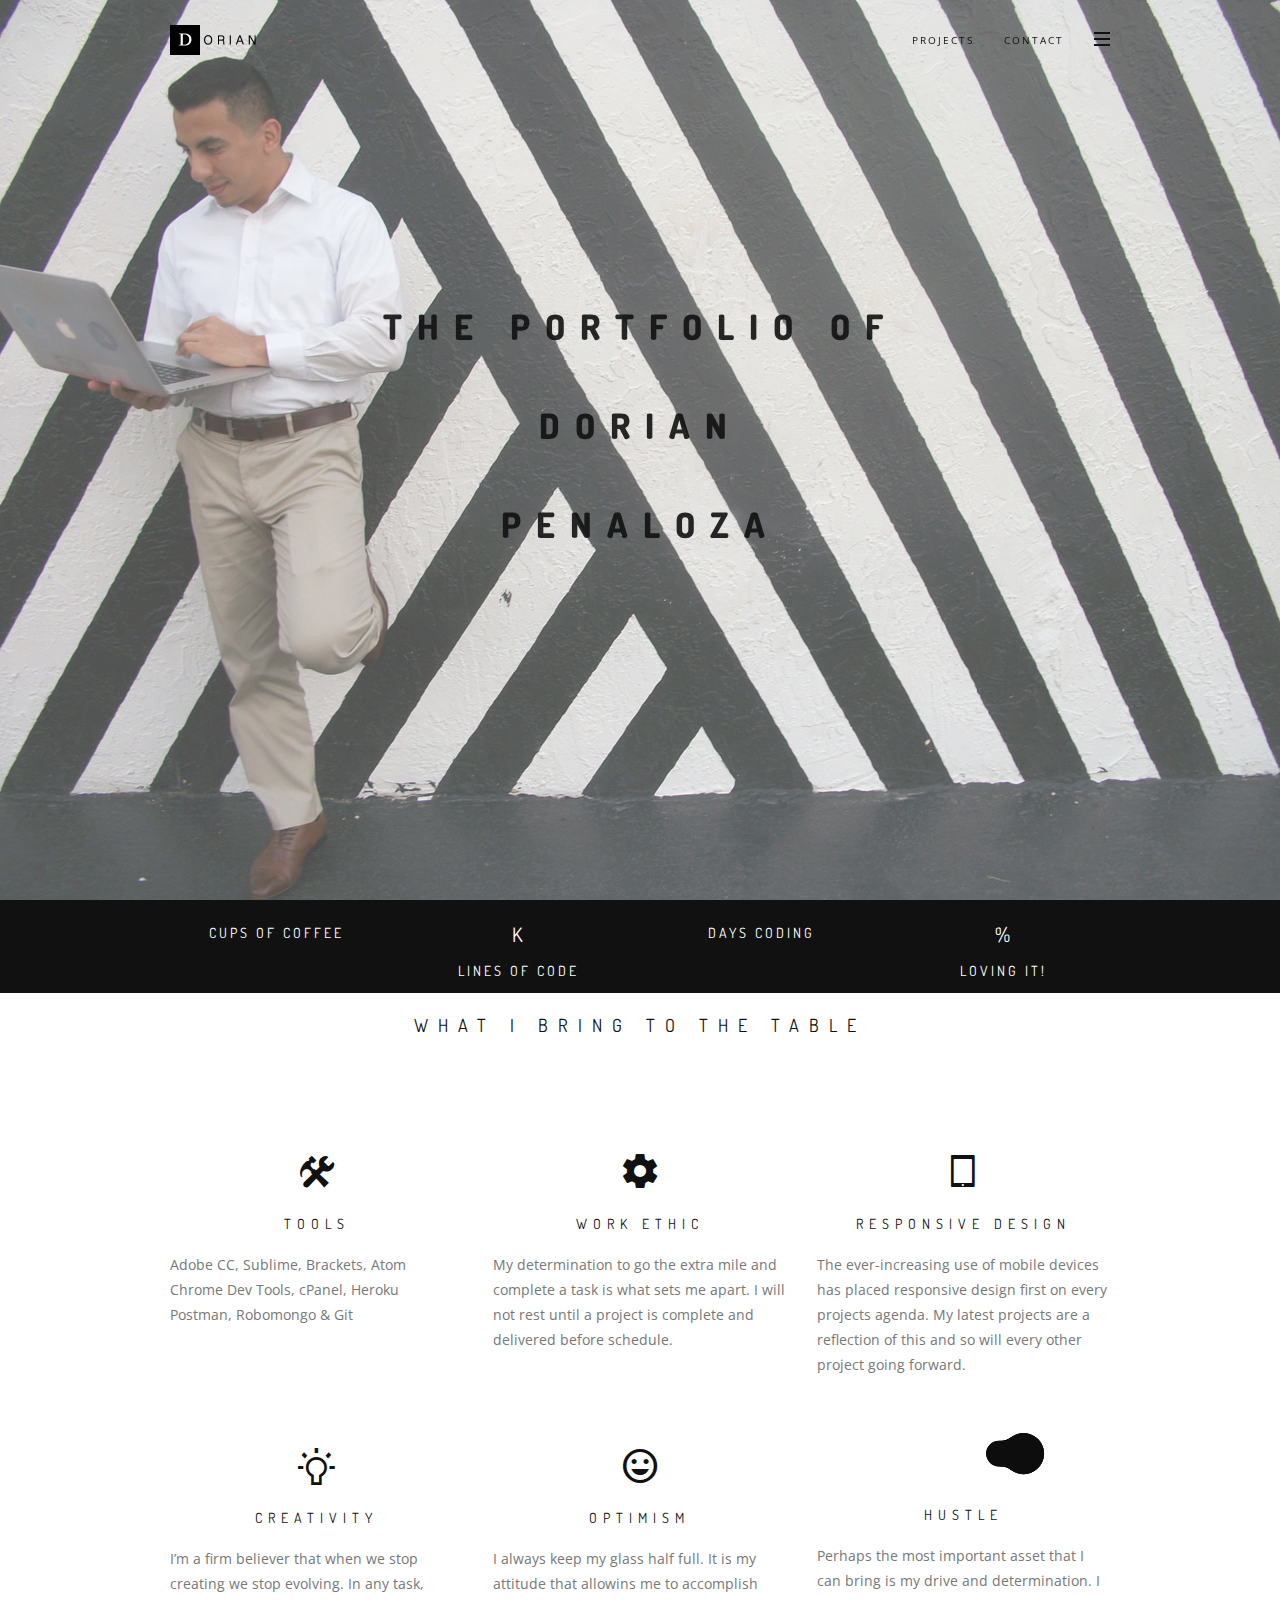
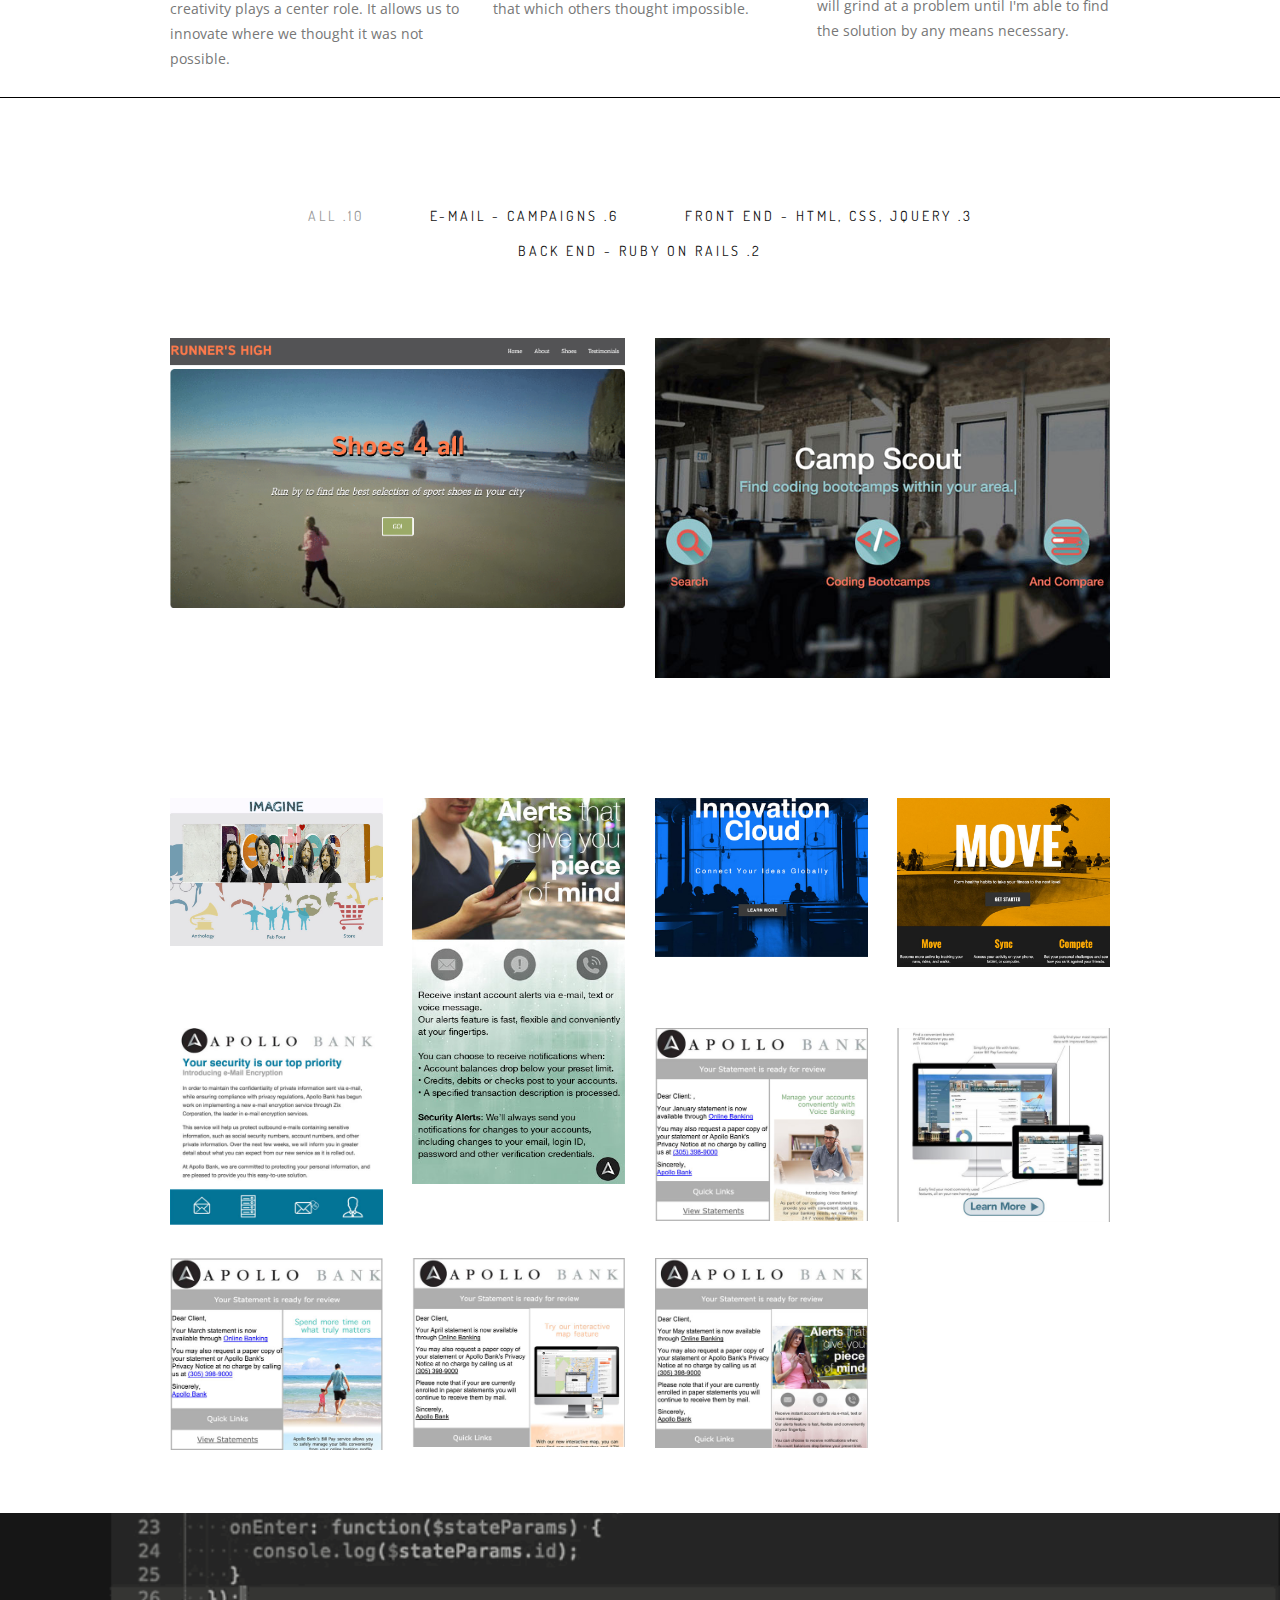
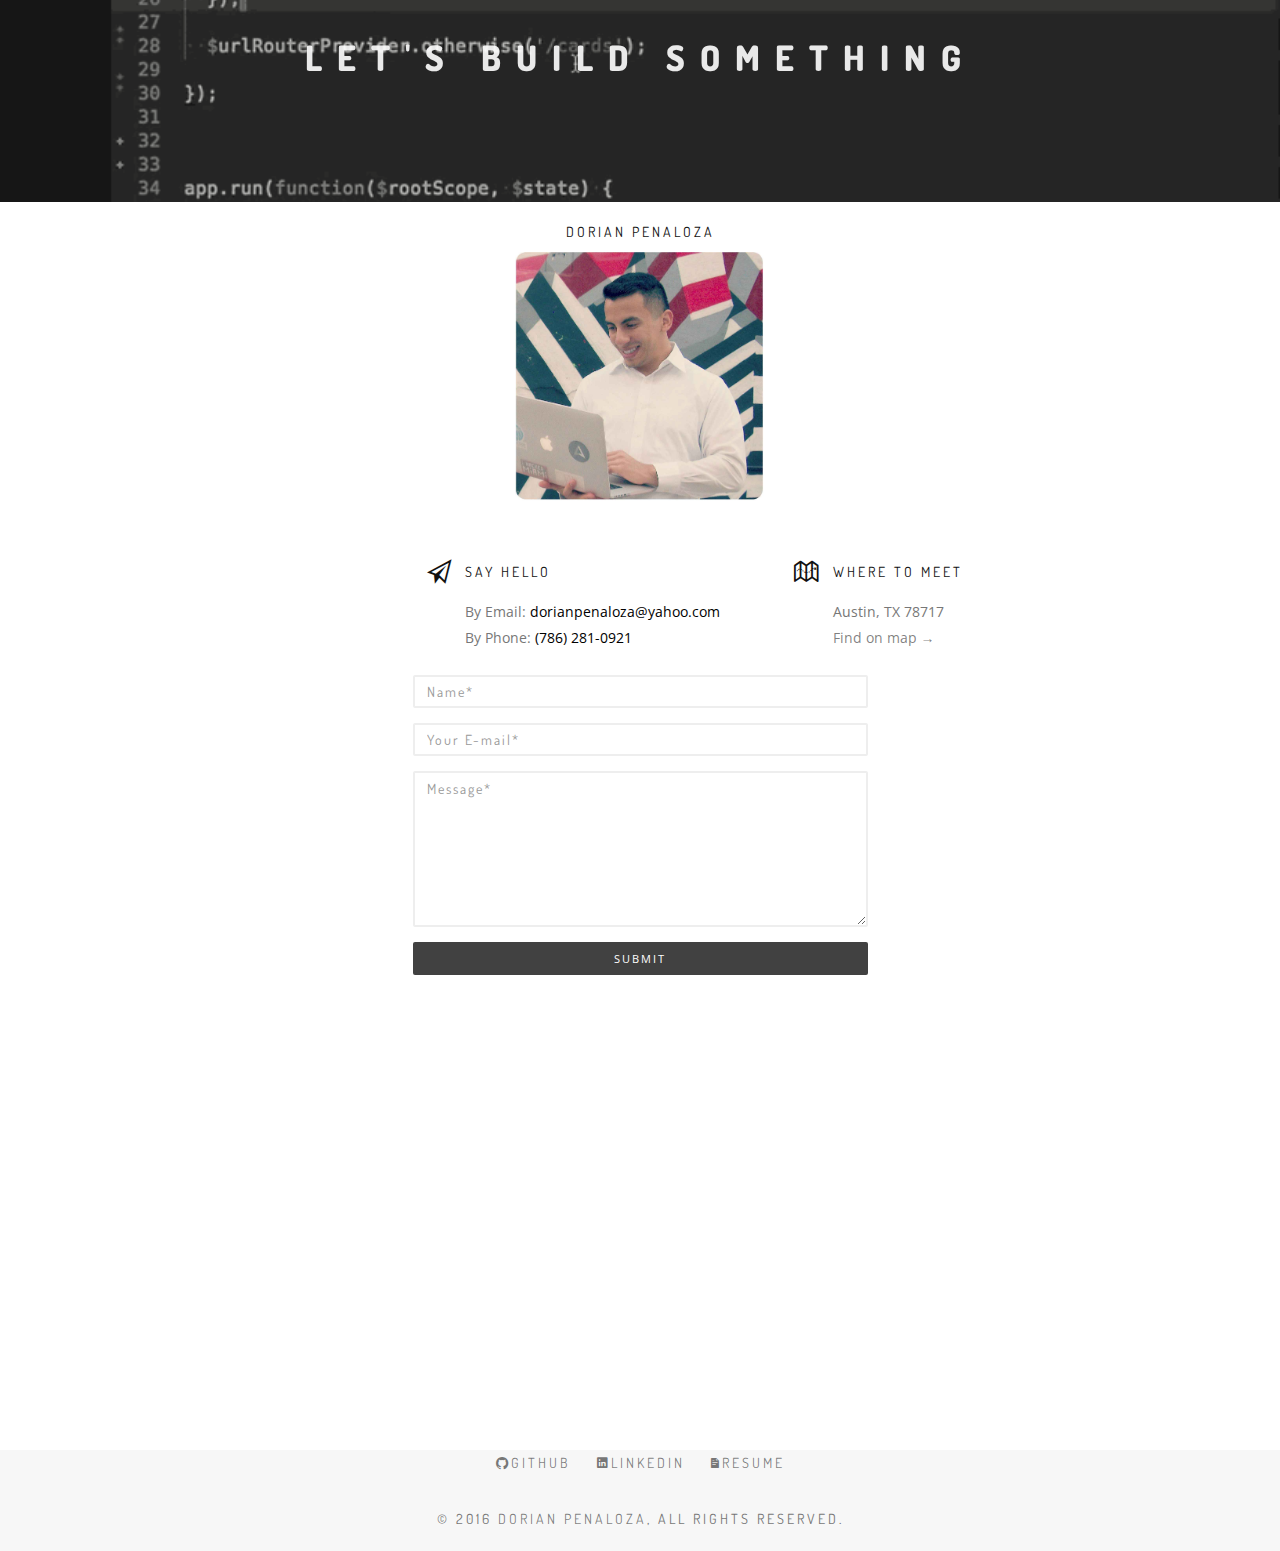
==== index.html @ 83045cae "hustleSVG updloaded" ====
<!DOCTYPE html>
<html lang="en">
<head>
	<meta charset="UTF-8">
	<meta name="viewport" content="width=device-width, initial-scale=1.0">
	<meta name="description" content="">
	<meta name="author" content="">

	<title>orian Penaloza</title>

	<!-- Favicons -->
	<link rel="shortcut icon" href="assets/images/favicon.png">
	<link rel="apple-touch-icon" href="assets/images/apple-touch-icon.png">
	<link rel="apple-touch-icon" sizes="72x72" href="assets/images/apple-touch-icon-72x72.png">
	<link rel="apple-touch-icon" sizes="114x114" href="assets/images/apple-touch-icon-114x114.png">

	<!-- Bootstrap core CSS -->
	<link href="assets/bootstrap/css/bootstrap.min.css" rel="stylesheet">

	<!-- Plugins -->
	<link href="assets/css/ionicons.min.css" rel="stylesheet">
	<link href="assets/css/owl.carousel.css" rel="stylesheet">
	<link href="assets/css/vertical.css" rel="stylesheet">

	<!-- Template core CSS -->
	<link href="assets/css/style.css" rel="stylesheet">
</head>
<body>

	<!-- PRELOADER -->
	<div class="page-loader">
		<div class="loader">Loading...</div>
	</div>
	<!-- /PRELOADER -->

	<!-- OVERLAY MENU -->
	<div id="overlay-menu" class="overlay-menu">

		<a href="#" id="overlay-menu-hide" class="navigation-hide"><i class="ion-close-round"></i></a>

		<div class="overlay-menu-inner">
			<nav class="overlay-menu-nav">

				<ul id="nav">
					<li><a>Projects</a>
						<ul>
							<li><a href="emails.html" title="Emails">E-Mails</a></li>
							<li><a href="front_end.html" title="Front End">Front End</a>
							<li><a href="back_end.html" title="Back End">Back End</a></li>
						</ul>
					</li>
				</ul>

			</nav>
		</div>

		<div class="overlay-navigation-footer">

			<div class="container">

				<div class="row">

					<div class="col-sm-12 text-center">
						<p class="copyright font-alt m-b-0">© 2016 Dorian Penaloza, All Rights Reserved.</p>
					</div>

				</div>

			</div>

		</div>

	</div>
	<!-- /OVERLAY MENU -->

	<!-- WRAPPER -->
	<div class="wrapper">

		<!-- NAVIGATION -->
		<nav class="navbar navbar-custom navbar-transparent navbar-light navbar-fixed-top">

			<div class="container">

				<div class="navbar-header">
					<!-- YOU LOGO HERE -->
					<a class="navbar-brand" href="index.html">
						<!-- IMAGE OR SIMPLE TEXT -->
						<img src="assets/images/logo-dark.png" width="95" alt="">
					</a>
				</div>

				<!-- ICONS NAVBAR -->
				<ul id="icons-navbar" class="nav navbar-nav navbar-right">
					<li><a href="#contact" title="Contact">Contact</a></li>
					<li>
						<a href="#" id="toggle-menu" class="show-overlay" title="Menu">
							<span class="icon-bar"></span>
							<span class="icon-bar"></span>
							<span class="icon-bar"></span>
						</a>
					</li>

				</ul>
				<!-- /ICONS NAVBAR -->

				<ul class="extra-navbar nav navbar-nav navbar-right">
					<li><a href="#projects" title="Projects">Projects</a></li>
				</ul>

			</div>

		</nav>
		<!-- /NAVIGATION -->

		<!-- HERO -->
		<section id="hero" class="index_img index_mobile module-hero module-parallax module-full-height bg-light-30">

			<!-- HERO TEXT -->
			<div class="hero-caption">
				<div class="hero-text">
					<h3 class="mh-line-size-1 font-alt m-b-50">The Portfolio of</h3>
					<h1 class="mh-line-size-1 font-alt m-b-50">Dorian</h1>
					<a name="about"></a>
					<h1 id="about" class="mh-line-size-1 font-alt m-b-50">Penaloza</h1>

				</div>
			</div>
			<!-- /HERO TEXT -->

		</section>
		<!-- /HERO -->


		<!-- COUNTERS -->

		<section class="module-small bg-dark" >

			<div class="container">

				<div class="row">

					<!-- COUNTER -->
					<div class="col-sm-3 m-b-md-20">
						<div class="counter-item">
							<div class="counter-title font-alt">
								<h5 class="font-alt counter-number" data-number="368"><span></span></h5>
								Cups of coffee
							</div>
						</div>
					</div>
					<!-- /COUNTER -->

					<!-- COUNTER -->
					<div class="col-sm-3 m-b-md-20">
						<div class="counter-item">
							<div class="counter-title font-alt">
								<h5 class="font-alt counter-number" data-number="183"><span></span>k</h5>
								Lines of Code
							</div>
						</div>
					</div>
					<!-- /COUNTER -->

					<!-- COUNTER -->
					<div class="col-sm-3 m-b-md-20">
						<div class="counter-item">
							<div class="counter-title font-alt">
								<h5 class="font-alt counter-number" data-number="463"><span></span></h5>
								Days coding
							</div>
						</div>
					</div>
					<!-- /COUNTER -->

					<!-- COUNTER -->
					<div class="col-sm-3 m-b-md-20">
						<div class="counter-item">
							<div class="counter-title font-alt">
								<h5 class="counter-number" data-number="100"><span></span>%</h5>
								Loving it!
							</div>
						</div>
					</div>
					<!-- /COUNTER -->

				</div>

			</div>

		</section>
		<!-- /COUNTERS -->

		<!-- STORY -->
		<section id="services" class="module">

			<div class="container">

				<!-- MODULE TITLE -->
				<div class="row">
					<div class="col-sm-6 col-sm-offset-3">
						<h2 class="module-title font-alt">What I bring to the table</h2>
					</div>
				</div>
				<!-- /MODULE TITLE -->

				<div class="row multi-columns-row">

					<!-- CONTENT BOX -->
					<div class="col-sm-6 col-md-4 col-lg-4">
						<div class="content-box">
							<div class="content-box-icon">
								<i class="ion-settings"></i>
							</div>
							<h5 class="content-box-title font-alt">Tools</h5>
							<div class="content-box-text">
								Adobe CC, Sublime, Brackets, Atom <br>
								Chrome Dev Tools, cPanel, Heroku <br>
								Postman, Robomongo & Git
							</div>
						</div>
					</div>
					<!-- /CONTENT BOX -->

					<!-- CONTENT BOX -->
					<div class="col-sm-6 col-md-4 col-lg-4">
						<div class="content-box">
							<div class="content-box-icon">
								<i class="ion-android-settings"></i>
							</div>
							<h5 class="content-box-title font-alt">Work Ethic</h5>
							<div class="content-box-text">
								My determination to go the extra mile and complete a task is what sets me apart. I will not rest until a project is complete and delivered before schedule.
							</div>
						</div>
					</div>
					<!-- /CONTENT BOX -->

					<!-- CONTENT BOX -->
					<div class="col-sm-6 col-md-4 col-lg-4">
						<div class="content-box">
							<div class="content-box-icon">
								<i class="ion-ipad"></i>
							</div>
							<h5 class="content-box-title font-alt">Responsive design</h5>
							<div class="content-box-text">
								The ever-increasing use of mobile devices has placed responsive design first on every projects agenda. My latest projects are a reflection of this and so will every other project going forward.
							</div>
						</div>
					</div>
					<!-- /CONTENT BOX -->

					<!-- CONTENT BOX -->
					<div class="col-sm-6 col-md-4 col-lg-4">
						<div class="content-box">
							<div class="content-box-icon">
								<i class="ion-android-bulb"></i>
							</div>
							<h5 class="content-box-title font-alt">Creativity</h5>
							<div class="content-box-text">
								I’m a firm believer that when we stop creating we stop evolving. In any task, creativity plays a center role. It allows us to innovate where we thought it was not possible.
							</div>
						</div>
					</div>
					<!-- /CONTENT BOX -->

					<!-- CONTENT BOX -->
					<div class="col-sm-6 col-md-4 col-lg-4">
						<div class="content-box">
							<div class="content-box-icon">
								<i class="ion-android-happy"></i>
							</div>
							<h5 class="content-box-title font-alt">Optimism</h5>
							<div class="content-box-text">
								I always keep my glass half full. It is my attitude that allowins me to accomplish that which others thought impossible.
							</div>
						</div>
					</div>
					<!-- /CONTENT BOX -->

					<!-- CONTENT BOX -->
					<div class="col-sm-6 col-md-4 col-lg-4">
						<div class="content-box">
							<div class="content-box">
								<h6><svg width="100%" height="48" viewBox="100 50 165 75">
									<defs>
										<filter id="goo">
											<feGaussianBlur in="SourceGraphic" stdDeviation="7" result="blur" />
											<feColorMatrix in="blur" mode="matrix" values="1 0 0 0 0  0 1 0 0 0  0 0 1 0 0  0 0 0 17 -7" result="cm" />
											<feComposite in="SourceGraphic" in2="cm">
										</filter>
										<filter id="f2" x="0%" y="0%" width="250%" height="100%">
											<feOffset in="SourceAlpha" dx="9" dy="3" />
											<feGaussianBlur result="blurOut" in="offOut" stdDeviation="0.51" />
											<feComponentTransfer>
												<feFuncA type="linear" slope="0.05" />
											</feComponentTransfer>
											<feMerge>
												<feMergeNode/>
												<feMergeNode in="SourceGraphic" />
											</feMerge>
										</filter>
									</defs>
									<g filter="url(#goo)" style="fill:#FFFFFF">
										<ellipse id="drop" cx="125" cy="90" rx="20" ry="20" fill-opacity="1" fill="#ededed"/>
										<ellipse id="drop2"cx="125" cy="90" rx="20" ry="20" fill-opacity="1" fill="#ededed"/>
									</g>
								</svg></h6>
							</div>
							<h5 class="content-box-title font-alt">Hustle</h5>
							<div class="content-box-text">
								Perhaps the most important asset that I can bring is my drive and determination. I will grind at a problem until I'm able to find the solution by any means necessary.
							</div>
						</div>
					</div>
					<!-- /CONTENT BOX -->

				</div>

			</div>

		</section>
		<!-- /STORY -->

		<section class="module module-parallax bg-dark" style="background-color: black">

			<div class="container">

				<div class="row">

					<div class="col-sm-6 col-sm-offset-3">

						<!-- QOUTES CAROUSEL -->
						<div class="owl-carousel slider-quotes text-center">

							<!-- SLIDE 1 -->
							<div class="item">


								<h5 class="module-icon m-b-20">
									<i class="ion-quote"></i>
								</h5>
								<div class="font-serif m-b-20" >
									"Anyone who has lost track of time when using a computer knows the propensity to dream, the urge to make dreams come true and the tendency to miss lunch."
								</div>
								<div class="quote-author font-alt">Tim Berners-Lee</div>
							</div>
							<!-- /SLIDE 1 -->

							<!-- SLIDE 2 -->
							<div class="item">
								<h5 class="module-icon m-b-20">
									<i class="ion-quote"></i>
								</h5>
								<div class="font-serif m-b-20">
									“Imagination is the Discovering Faculty, pre-eminently. It is that which penetrates into the unseen worlds around us, the worlds of Science."
								</div>
								<div class="quote-author font-alt">Ada Lovelace</div>
							</div>
							<!-- /SLIDE 2 -->

							<!-- SLIDE 3 -->
							<div class="item">
								<h5 class="module-icon m-b-20">
									<i class="ion-quote"></i>
								</h5>
								<div class="font-serif m-b-20">
									"Choose a job you love, and you will never have to work a day in your life."
								</div>
								<div class="quote-author font-alt">Confucius</div>
							</div>
							<!-- /SLIDE 3 -->

							<!-- SLIDE 4 -->
							<div class="item">
								<h5 class="module-icon m-b-20">
									<i class="ion-quote"></i>
								</h5>
								<div class="font-serif m-b-20">
									"Simplicity is the ultimate sophistication."
								</div>
								<div class="quote-author font-alt">Leonardo da Vinci</div>
							</div>
							<!-- /SLIDE 4 -->

						</div>
						<!-- /QOUTES CAROUSEL -->

					</div>

				</div>
			<a name="projects"></a>
			</div>


		</section>

		<!-- PORTFOLIO -->
				<section id="portfolio" class="module">

			<div class="container">

				<!-- FILTER -->

				<div class="row">

					<div class="col-sm-12">
						<ul id="filters" class="filters font-alt">
							<li><a href="#" data-filter="*" class="current">All .10</a></li>
							<li><a href="#" data-filter=".branding" title="Click to filter">E-mail - Campaigns .6</a></li>
							<li><a href="#" data-filter=".design" title="Click to filter">Front End - HTML, CSS, jQuery .3</a></li>
							<li><a href="#" data-filter=".web" title="Click to filter">Back End - Ruby on Rails .2</a></li>
						</ul>
					</div>

				</div>
				<!-- /FILTER -->

				<!-- WORKS GRID -->
				<div class="row">

					<div id="works-grid" class="works-grid works-hover-w">

						<!-- REMEMBER TO NOT DELETE THIS DIV -->
						<div class="grid-sizer"></div>

						<!-- PORTFOLIO ITEM -->
						<div class="work-item wide-tall web">
							<a href="assets/projects/aca1final/index.html" target="_blank">
								<img src="assets/images/portfolio/runnershigh.png" alt="">
								<div class="work-caption font-alt">
									<h3 class="work-title">Runner's High</h3>
									<div class="work-descr">
										HTML, CSS, JQ
									</div>
								</div>
							</a>
						</div>
						<!-- /PORTFOLIO ITEM -->

						<!-- PORTFOLIO ITEM -->
						<div class="work-item wide-tall web">
							<a href="back_end.html">
								<img src="assets/images/portfolio/campscout.jpg" alt="">
								<div class="work-caption font-alt">
									<h3 class="work-title">CampScout</h3>
									<div class="work-descr">
										Ruby on Rails
									</div>
								</div>
							</a>
						</div>
						<!-- /PORTFOLIO ITEM -->

						<!-- PORTFOLIO ITEM -->
						<div class="work-item design">
							<a href="front_end.html">
								<img src="assets/images/portfolio/imagine1.jpg" alt="">
								<div class="work-caption font-alt">
									<h3 class="work-title">IMAGINE</h3>
									<div class="work-descr">
										HTML, CSS, JQ
									</div>
								</div>
							</a>
						</div>
						<!-- /PORTFOLIO ITEM -->

						<!-- PORTFOLIO ITEM -->
						<div class="work-item tall">
							<a href="emails.html">
								<img src="assets/images/portfolio/apollo_may.jpg" alt="">
								<div class="work-caption font-alt">
									<h3 class="work-title">Apollo Bank</h3>
									<div class="work-descr">
										Email Campaigns
									</div>
								</div>
							</a>
						</div>
						<!-- /PORTFOLIO ITEM -->

						<!-- PORTFOLIO ITEM -->
						<div class="work-item web">
							<a href="back_end.html">
								<img src="assets/images/portfolio/innovationcloud.jpg" alt="">
								<div class="work-caption font-alt">
									<h3 class="work-title">Innovation Cloud</h3>
									<div class="work-descr">
										Ruby on Rails
									</div>
								</div>
							</a>
						</div>
						<!-- /PORTFOLIO ITEM -->

						<!-- PORTFOLIO ITEM -->
						<div class="work-item design">
							<a href="front_end.html">
								<img src="assets/images/portfolio/move.jpg" alt="">
								<div class="work-caption font-alt">
									<h3 class="work-title">MOVE</h3>
									<div class="work-descr">
										HTML, CSS, JS
									</div>
								</div>
							</a>
						</div>
						<!-- /PORTFOLIO ITEM -->

						<!-- PORTFOLIO ITEM -->
						<div class="work-item branding">
							<a href="emails.html">
								<img src="assets/images/portfolio/encryption.jpg" alt="">
								<div class="work-caption font-alt">
									<h3 class="work-title">Apollo Bank - Email Encryption</h3>
									<div class="work-descr">
										Email Campaigns
									</div>
								</div>
							</a>
						</div>
						<!-- /PORTFOLIO ITEM -->

						<!-- PORTFOLIO ITEM -->
						<div class="work-item branding">
							<a href="emails.html">
								<img src="assets/images/portfolio/apollo_jan.jpg" alt="">
								<div class="work-caption font-alt">
									<h3 class="work-title">Apollo Bank eStatement January</h3>
									<div class="work-descr">
										Email Campaigns
									</div>
								</div>
							</a>
						</div>
						<!-- /PORTFOLIO ITEM -->

						<!-- PORTFOLIO ITEM -->
						<div class="work-item branding">
							<a href="emails.html">
								<img src="assets/images/portfolio/apollo_feb.jpg" alt="">
								<div class="work-caption font-alt">
									<h3 class="work-title">Apollo Bank eStatement February</h3>
									<div class="work-descr">
										Email Campaigns
									</div>
								</div>
							</a>
						</div>
						<!-- /PORTFOLIO ITEM -->

						<!-- PORTFOLIO ITEM -->
						<div class="work-item branding">
							<a href="emails.html">
								<img src="assets/images/portfolio/apollo_march.jpg" alt="">
								<div class="work-caption font-alt">
									<h3 class="work-title">Apollo Bank eStatement March</h3>
									<div class="work-descr">
										Email Campaigns
									</div>
								</div>
							</a>
						</div>
						<!-- /PORTFOLIO ITEM -->

						<!-- PORTFOLIO ITEM -->
						<div class="work-item branding">
							<a href="emails.html">
								<img src="assets/images/portfolio/apollo_april.jpg" alt="">
								<div class="work-caption font-alt">
									<h3 class="work-title">Apollo Bank eStatement April</h3>
									<div class="work-descr">
										Email Campaigns
									</div>
								</div>
							</a>
						</div>
						<!-- /PORTFOLIO ITEM -->

						<!-- PORTFOLIO ITEM -->
						<div class="work-item branding">
							<a href="emails.html">
								<img src="assets/images/portfolio/apollo_may2.jpg" alt="">
								<div class="work-caption font-alt">
									<h3 class="work-title">Apollo Bank eStatement May</h3>
									<div class="work-descr">
										Email Campaigns
									</div>
								</div>
							</a>
						</div>
						<!-- /PORTFOLIO ITEM -->
					<a name="contact"></a>
					</div>

				</div>
				<!-- /WORKS GRID -->

			</div>

		</section>
		<!-- /PORTFOLIO -->

		<!-- HERO -->
		<section id="hero" class="module-hero module-video module-full-height" data-background="assets/images/live_code.gif">

			<!-- HERO TEXT -->
			<div class="hero-caption">
				<div class="hero-text">
					<h5 class="mh-line-size-1 font-alt m-b-20"></h5>
					<h5 class="mh-line-size-1 font-alt m-b-20"><font color="white">Let's Build Something</font></h5>

				</div>
			</div>
			<!-- /HERO TEXT -->

		</section>
		<!-- /HERO -->

		<!-- CONTACT -->
		<section class="module">
			<div class="container">

				<div class="row">
					<div class="col-sm-6 col-sm-offset-3">
						<h2 class="module-title font-alt"></h2>
						<div class="contact-img">
						<h5 class="team-name font-alt">Dorian Penaloza</h5>
						<img src="assets/images/contact.jpg" height="250" width="250" alt="Dorian Penaloza">
						<div class="team-role font-serif">Web Developer</div>
						</div>
					</div>
				</div>

					<div id="contact_info" class="row col-sm-6 col-sm-offset-3">
						<!-- ALT CONTENT BOX -->
						<div class="alt-content-box col-sm-3">
							<div class="alt-content-box-icon">
								<i class="ion-paper-airplane"></i>
							</div>
							<h5 class="alt-content-box-title font-alt">Say Hello</h5>
							By Email: <a href="mailto:dorianpenaloza@yahoo.com" style="color: black;">dorianpenaloza@yahoo.com</a>
							<br>
							By Phone: <a href="tel:786-281-0921" name="tel:786-281-0921" style="color: black;">(786) 281-0921</a>
						</div>
						<!-- /ALT CONTENT BOX -->

						<!-- ALT CONTENT BOX -->
						<div class="alt-content-box col-sm-3">
							<div class="alt-content-box-icon">
								<i class="ion-map"></i>
							</div>
							<h5 class="alt-content-box-title font-alt">Where to meet</h5>
							Austin, TX 78717<br>
							<a href="#module-maps" class="section-scroll">Find on map →</a>
						</div>
						<!-- /ALT CONTENT BOX -->
					</div>
					<!-- GOOGLE FORM -->
					<div class="row">
						<div style="margin-bottom:25px;" class="col-sm-6 col-sm-offset-3">
							<form action="https://docs.google.com/forms/d/e/1FAIpQLScQBJAobh7pVHIHrKOg-4TbBCxViecbdFflQ3mAKx3EUwsLpg/formResponse" method="post" class="contactform">
								<div class="form-group">
									<label class="sr-only">Name</label>
									<input type="text" class="form-control" name="entry.2005620554" placeholder="Name*">
								</div>
								<div class="form-group">
									<label class="sr-only">Your Email</label>
									<input type="email" name="entry.1045781291" class="form-control" placeholder="Your E-mail*">
									<p class="help-block text-danger"></p>
								</div>
								<div class="form-group">
									<textarea class="form-control" name="entry.839337160" rows="7" placeholder="Message*"></textarea>
									<p class="help-block text-danger"></p>
								</div>
								<div class="text-center">
									<button class="btn btn-block btn-round btn-d" type="submit" value="SEND">Submit</button>
								</div>
							</form>
						</div>
					</div>
					<!-- /GOOGLE FORM -->
			</div>
		</section>
		<!-- /CONTACT -->

		<!-- GOOGLE MAP -->
		<section id="module-maps">
			<div id="map"></div>
		</section>
		<!-- /GOOGLE MAP -->

		<!-- FOOTER -->
		<footer class="module bg-light">
			<div class="container">
				<div class="row">
					<div class="col-sm-12">
						<ul class="social-text-links font-alt text-center m-b-20">
							<li><i class="ion-social-github"></i><a href="https://github.com/dorianpenaloza">Github</a></li>
							<li><i class="ion-social-linkedin"></i><a href="https://www.linkedin.com/pub/dorian-penaloza/7b/11a/a17">Linkedin</a></li>
							<li><i class="ion-document-text"></i><a href="dorian_penaloza_cv.pdf">Resume</a></li>
							<p class="copyright text-center m-b-0">© 2016 <a href="#">Dorian Penaloza</a>, All Rights Reserved.</p>
						</ul>
					</div>
				</div>
			</div>
		</footer>
		<!-- /FOOTER -->

	</div>
	<!-- /WRAPPER -->

	<!-- Javascript files -->
	<script src="assets/js/jquery-2.1.3.min.js"></script>
	<script src="assets/bootstrap/js/bootstrap.min.js"></script>
	<script src="assets/js/jquery.superslides.min.js"></script>
	<script src="assets/js/jquery.magnific-popup.min.js"></script>
	<script src="assets/js/owl.carousel.min.js"></script>
	<script src="assets/js/jquery.simple-text-rotator.min.js"></script>
	<script src="assets/js/imagesloaded.pkgd.js"></script>
	<script src="assets/js/isotope.pkgd.min.js"></script>
	<script src="assets/js/packery-mode.pkgd.min.js"></script>
	<script src="assets/js/appear.js"></script>
	<script src="assets/js/jquery.easing.1.3.js"></script>
	<script src="assets/js/jqBootstrapValidation.js"></script>
	<script src="assets/js/jquery.parallax-1.1.3.js"></script>
	<script src="assets/js/smoothscroll.js"></script>
	<!-- <script src="https://maps-api-ssl.google.com/maps/api/js?v=3"></script> -->
	<script src="https://maps-api-ssl.google.com/maps/api/js?key=AIzaSyC4ow-AOMAYfZzW2f-w2A5UB8wJxl7rhe0"></script>
	<script src="assets/js/gmaps.js"></script>
	<script type="text/javascript" src="assets/js/TweenMax.min.js"></script>
	<script type="text/javascript" src="assets/js/hustleicon.js"></script>
	<script src="assets/js/contact.js"></script>
	<script src="assets/js/custom.js"></script>

</body>
</html>
---- assets/css/vertical.css ----
/*
 * Author - Sergei Troitskyi
 * https://wrapbootstrap.com/user/web-master72
*/
.m-b-0{margin-bottom:0 !important}
.m-b-10{margin-bottom:10px !important}
.m-b-20{margin-bottom:20px !important}
.m-b-30{margin-bottom:30px !important}
.m-b-40{margin-bottom:40px !important}
.m-b-50{margin-bottom:50px !important}
.m-b-60{margin-bottom:60px !important}
.m-b-70{margin-bottom:70px !important}
.m-b-80{margin-bottom:80px !important}
.m-b-90{margin-bottom:90px !important}

.m-t-0{margin-top:0 !important}
.m-t-10{margin-top:10px !important}
.m-t-20{margin-top:20px !important}
.m-t-30{margin-top:30px !important}
.m-t-40{margin-top:40px !important}
.m-t-50{margin-top:50px !important}
.m-t-60{margin-top:60px !important}
.m-t-70{margin-top:70px !important}
.m-t-80{margin-top:80px !important}
.m-t-90{margin-top:90px !important}
.m-t-100{margin-top:100px !important}
.m-t-110{margin-top:110px !important}
.m-t-120{margin-top:120px !important}
.m-t-130{margin-top:130px !important}
.m-t-140{margin-top:140px !important}

.p-t-0{padding-top:0 !important}.p-t-10{padding-top:10px !important}.p-t-20{padding-top:20px !important}.p-t-30{padding-top:30px !important}.p-t-40{padding-top:40px !important}.p-t-50{padding-top:50px !important}.p-t-60{padding-top:60px !important}.p-t-70{padding-top:70px !important}.p-t-80{padding-top:80px !important}.p-t-90{padding-top:90px !important}.p-b-0{padding-bottom:0 !important}.p-b-10{padding-bottom:10px !important}.p-b-20{padding-bottom:20px !important}.p-b-30{padding-bottom:30px !important}.p-b-40{padding-bottom:40px !important}.p-b-50{padding-bottom:50px !important}.p-b-60{padding-bottom:60px !important}.p-b-70{padding-bottom:70px !important}.p-b-80{padding-bottom:80px !important}.p-b-90{padding-bottom:90px !important}@media only screen and (max-width:991px){.m-b-md-0{margin-bottom:0 !important}.m-b-md-10{margin-bottom:10px !important}.m-b-md-20{margin-bottom:20px !important}.m-b-md-30{margin-bottom:30px !important}.m-b-md-40{margin-bottom:40px !important}.m-b-md-50{margin-bottom:50px !important}.m-b-md-60{margin-bottom:60px !important}.m-b-md-70{margin-bottom:70px !important}.m-b-md-80{margin-bottom:80px !important}.m-b-md-90{margin-bottom:90px !important}.m-t-md-0{margin-top:0 !important}.m-t-md-10{margin-top:10px !important}.m-t-md-20{margin-top:20px !important}.m-t-md-30{margin-top:30px !important}.m-t-md-40{margin-top:40px !important}.m-t-md-50{margin-top:50px !important}.m-t-md-60{margin-top:60px !important}.m-t-md-70{margin-top:70px !important}.m-t-md-80{margin-top:80px !important}.m-t-md-90{margin-top:90px !important}.p-t-md-0{padding-top:0 !important}.p-t-md-10{padding-top:10px !important}.p-t-md-20{padding-top:20px !important}.p-t-md-30{padding-top:30px !important}.p-t-md-40{padding-top:40px !important}.p-t-md-50{padding-top:50px !important}.p-t-md-60{padding-top:60px !important}.p-t-md-70{padding-top:70px !important}.p-t-md-80{padding-top:80px !important}.p-t-md-90{padding-top:90px !important}.p-b-md-0{padding-bottom:0 !important}.p-b-md-10{padding-bottom:10px !important}.p-b-md-20{padding-bottom:20px !important}.p-b-md-30{padding-bottom:30px !important}.p-b-md-40{padding-bottom:40px !important}.p-b-md-50{padding-bottom:50px !important}.p-b-md-60{padding-bottom:60px !important}.p-b-md-70{padding-bottom:70px !important}.p-b-md-80{padding-bottom:80px !important}.p-b-md-90{padding-bottom:90px !important}}@media (max-width: 767px){.m-b-sm-0{margin-bottom:0 !important}.m-b-sm-10{margin-bottom:10px !important}.m-b-sm-20{margin-bottom:20px !important}.m-b-sm-30{margin-bottom:30px !important}.m-b-sm-40{margin-bottom:40px !important}.m-b-sm-50{margin-bottom:50px !important}.m-b-sm-60{margin-bottom:60px !important}.m-b-sm-70{margin-bottom:70px !important}.m-b-sm-80{margin-bottom:80px !important}.m-b-sm-90{margin-bottom:90px !important}.m-t-sm-0{margin-top:0 !important}.m-t-sm-10{margin-top:10px !important}.m-t-sm-20{margin-top:20px !important}.m-t-sm-30{margin-top:30px !important}.m-t-sm-40{margin-top:40px !important}.m-t-sm-50{margin-top:50px !important}.m-t-sm-60{margin-top:60px !important}.m-t-sm-70{margin-top:70px !important}.m-t-sm-80{margin-top:80px !important}.m-t-sm-90{margin-top:90px !important}.p-t-sm-0{padding-top:0 !important}.p-t-sm-10{padding-top:10px !important}.p-t-sm-20{padding-top:20px !important}.p-t-sm-30{padding-top:30px !important}.p-t-sm-40{padding-top:40px !important}.p-t-sm-50{padding-top:50px !important}.p-t-sm-60{padding-top:60px !important}.p-t-sm-70{padding-top:70px !important}.p-t-sm-80{padding-top:80px !important}.p-t-sm-90{padding-top:90px !important}.p-b-sm-0{padding-bottom:0 !important}.p-b-sm-10{padding-bottom:10px !important}.p-b-sm-20{padding-bottom:20px !important}.p-b-sm-30{padding-bottom:30px !important}.p-b-sm-40{padding-bottom:40px !important}.p-b-sm-50{padding-bottom:50px !important}.p-b-sm-60{padding-bottom:60px !important}.p-b-sm-70{padding-bottom:70px !important}.p-b-sm-80{padding-bottom:80px !important}.p-b-sm-90{padding-bottom:90px !important}}
---- assets/css/style.css ----
@import url("https://fonts.googleapis.com/css?family=Dosis");
@import url("https://fonts.googleapis.com/css?family=Libre+Baskerville:400italic");
@import url("https://fonts.googleapis.com/css?family=Open+Sans:300,400,400italic,700");

/* ------------------------------------------------------------------
General Styles
------------------------------------------------------------------ */

body {
	background: #fff;
	font: 400 14px/1.8 "Open Sans", sans-serif;
	color: #777;
	overflow-x: hidden;
	-ms-overflow-style: scrollbar;
}

img {
	max-width: 100%;
	height: auto;
}

iframe {
	border: 0;
}


/* ------------------------------------------------------------------
Header Images Classes
------------------------------------------------------------------ */
.index_img {
	background-image: url(../images/index_img.jpg);
}

@media screen and (max-width: 767px) {
  .index_mobile {
    		background-image: url(../images/index_mobile.jpg);
    		background-repeat: no-repeat;
	-webkit-background-size: cover;
	   -moz-background-size: cover;
	     -o-background-size: cover;
	        background-size: cover;
  }
}

.emails {
	background-image: url(../images/emails.jpg);
}

.front_end {
	background-image: url(../images/front_end.jpg);
}

.back_end {
	background-image: url(../images/back_end.jpg);
}
/* ------------------------------------------------------------------
Selection
------------------------------------------------------------------ */

::-moz-selection {
	background: #000;
	color: #fff;
}

::-webkit-selection {
	background: #000;
	color: #fff;
}

::selection {
	background: #000;
	color: #fff;
}

/* ------------------------------------------------------------------
Transition elsements
------------------------------------------------------------------- */

a,
.btn,
.navbar a {
	-webkit-transition: all 0.3s cubic-bezier(0.300, 0.100, 0.580, 1.000);
	   -moz-transition: all 0.3s cubic-bezier(0.300, 0.100, 0.580, 1.000);
	     -o-transition: all 0.3s cubic-bezier(0.300, 0.100, 0.580, 1.000);
	        transition: all 0.3s cubic-bezier(0.300, 0.100, 0.580, 1.000);
}

.overlay-menu {
	-webkit-transition: all 0.4s ease-in-out 0s;
	   -moz-transition: all 0.4s ease-in-out 0s;
	    -ms-transition: all 0.4s ease-in-out 0s;
	     -o-transition: all 0.4s ease-in-out 0s;
	        transition: all 0.4s ease-in-out 0s;
}

/* ------------------------------------------------------------------
Reset box-shadow
------------------------------------------------------------------- */

.btn,
.well,
.panel,
.progress,
.form-control, .form-control:hover, .form-control:focus {
	-webkit-box-shadow: none;
	   -moz-box-shadow: none;
	    -ms-box-shadow: none;
	     -o-box-shadow: none;
	        box-shadow: none;
}

/* ------------------------------------------------------------------
Reset border-radius
------------------------------------------------------------------- */

.well, .label, .alert,
.modal-content {
	-webkit-border-radius: 2px;
	   -moz-border-radius: 2px;
	    -ms-border-radius: 2px;
	     -o-border-radius: 2px;
	        border-radius: 2px;
}

/* ------------------------------------------------------------------
Typography
------------------------------------------------------------------- */

a {
	color: rgba(17, 17, 17, 0.55);
}

a:hover, a:focus {
	text-decoration: none;
	color: #111;
	outline: 0;
}

.bg-dark a {
	color: #aaa;
}

.bg-dark a:hover,
.bg-dark a:focus {
	color: #fff;
}

.text-light {
	color: rgba(255, 255, 255, 0.7);
}

.text-light h1, .text-light h2, .text-light h3, .text-light h4, .text-light h5, .text-light h6,
.text-light .h1, .text-light .h2, .text-light .h3, .text-light .h4, .text-light .h5, .text-light .h6 {
	color: #fff;
}

h1, h2, h3, h4, h5, h6, .h1, .h2, .h3, .h4, .h5, .h6 {
	line-height: 1.4;
	font-weight: 400;
	color: #111;
}

h1, .h1 {
	font-size: 28px;
}

h2, .h2 {
	font-size: 24px;
}

h3, .h3 {
	font-size: 18px;
}

h4, .h4 {
	font-size: 16px;
}

h5, .h5 {
	font-size: 14px;
}

h6, .h6 {
	font-size: 12px;
}

p, ol, ul, blockquote {
	margin: 10px 0 20px;
}

blockquote {
	border-color: #f7f7f7;
}

blockquote.serif-quote {
	border: 0;
	padding-left: 0;
	padding-right: 0;
}

.font-alt {
	font-family: "Dosis", sans-serif;
	text-transform: uppercase;
	letter-spacing: 3px;
}

.font-serif {
	font-family: "Libre Baskerville", "Times New Roman", sans-serif;
	letter-spacing: 1px;
	font-style: italic;
	color: white;
}

.rotate {
	text-shadow: none !important;
}

/* ------------------------------------------------------------------
Forms
------------------------------------------------------------------- */

.form-control {
	border: 2px solid #eee;
	height: 33px;
	font-family: "Dosis", sans-serif;
	letter-spacing: 2px;
	-webkit-border-radius: 2px;
	   -moz-border-radius: 2px;
	    -ms-border-radius: 2px;
	     -o-border-radius: 2px;
	        border-radius: 2px;
	-webkit-transition: all 0.3s cubic-bezier(0.300, 0.100, 0.580, 1.000);
	   -moz-transition: all 0.3s cubic-bezier(0.300, 0.100, 0.580, 1.000);
	     -o-transition: all 0.3s cubic-bezier(0.300, 0.100, 0.580, 1.000);
	        transition: all 0.3s cubic-bezier(0.300, 0.100, 0.580, 1.000);
}

.form-control:focus {
	border-color: #111;
}

/* Form sizes */

.input-lg,
.form-horizontal .form-group-lg .form-control {
	height: 43px;
	font-size: 13px;
}

.input-sm, .form-horizontal .form-group-sm .form-control {
	height: 29px;
	font-size: 10px;
}

/* ------------------------------------------------------------------
Buttons
------------------------------------------------------------------- */

.btn {
	text-transform: uppercase;
	letter-spacing: 2px;
	font-size: 11px;
	padding: 8px 37px;
	-webkit-border-radius: 0;
	   -moz-border-radius: 0;
	     -o-border-radius: 0;
	        border-radius: 0;
}

.btn.focus, .btn:focus,
.btn.active.focus, .btn.active:focus,
.btn:active.focus, .btn:active:focus {
	background: none;
	outline: 0;
}

/* Button types */

.btn.btn-round {
	-webkit-border-radius: 2px;
	   -moz-border-radius: 2px;
	     -o-border-radius: 2px;
	        border-radius: 2px;
}

.btn.btn-circle {
	-webkit-border-radius: 30px;
	   -moz-border-radius: 30px;
	     -o-border-radius: 30px;
	        border-radius: 30px;
}

/* Button colors */

.btn.btn-w {
	background: rgba(255, 255, 255, 0.8);
	color: #111;
}

.btn.btn-w:hover, .btn.btn-w:focus {
	background: white;
	color: #111;
}

.btn.btn-border-w {
	background: transparent;
	border: 1px solid rgba(255, 255, 255, 0.75);
	color: #fff;
}

.btn.btn-border-w:hover, .btn.btn-border-w:focus {
	background: #fff;
	border-color: transparent;
	color: #111;
}

.btn.btn-g {
	background: #eee;
	color: #111;
}

.btn.btn-g:hover, .btn.btn-g:focus {
	background: rgba(238, 238, 238, 0.7);
	color: #111;
}

.btn.btn-d {
	background: rgba(17, 17, 17, 0.8);
	color: #fff;
}

.btn.btn-d:hover, .btn.btn-d:focus {
	background: #111111;
}

.btn.btn-border-d {
	background: transparent;
	border: 2px solid #111;
	color: #111;
}

.btn.btn-border-d:hover {
	background: #111;
	color: #fff;
}

.btn.btn-b {
	background: #111111;
	color: #fff;
}

.btn.btn-b:hover, .btn.btn-b:focus {
	background: rgba(17, 17, 17, 0.8);
}

/* Button sizes */

.btn.btn-lg {
	font-size: 13px;
	padding: 12px 45px;
}

.btn.btn-sm {
	letter-spacing: 1px;
	font-size: 10px;
	padding: 6px 25px;
}

.btn.btn-xs {
	letter-spacing: 0;
	font-size: 10px;
	padding: 4px 19px;
}

/* ------------------------------------------------------------------
Progress bars
------------------------------------------------------------------- */

.progress {
	overflow: visible;
	height: 4px;
}

.progress-title {
	margin-top: 0;
}

.progress-bar {
	position: relative;
	-webkit-border-radius: 4px;
	   -moz-border-radius: 4px;
	    -ms-border-radius: 4px;
	     -o-border-radius: 4px;
	        border-radius: 4px;
}

.progress-bar.pb-dark {
	background: #111;
}

.progress-bar span {
	position: absolute;
	padding: 4px 0px;
	display: block;
	top: -28px;
	right: 0;
	opacity: 0;
	line-height: 12px;
	font-size: 12px;
	color: #777;
}

/* ------------------------------------------------------------------
Tabs and Accordion
------------------------------------------------------------------- */

.nav-tabs {
	border-color: #eee;
}

.nav-tabs > li > a {
	-webkit-border-radius: 2px;
	   -moz-border-radius: 2px;
	    -ms-border-radius: 2px;
	     -o-border-radius: 2px;
	        border-radius: 2px;
}

.nav-tabs >li.active > a,
.nav-tabs >li.active > a:hover,
.nav-tabs >li.active > a:focus {
	border: 1px solid #eee;
	border-bottom-color: transparent;
}

.nav-tabs > li > a:hover,
.nav-tabs > li > a:focus {
	background: #eee;
}

.tab-content {
	padding: 15px 0;
}

/* Accordion */

.panel-group {
	border: 1px solid #eee;
	-webkit-border-radius: 2px;
	   -moz-border-radius: 2px;
	    -ms-border-radius: 2px;
	     -o-border-radius: 2px;
	        border-radius: 2px;
}

.panel-group .panel {
	border-radius: 0;
}

.panel {
	border: 0;
	border-bottom: 1px solid #eee;
}

.panel-default > .panel-heading + .panel-collapse > .panel-body {
	border-color: #eee;
}

.panel-heading {
	padding: 15px 20px;
}

.panel-default > .panel-heading {
	background: transparent;
	border-color: #eee;
}

.panel-heading a {
	position: relative;
	display: block;
}

.panel-heading a:after {
	position: absolute;
	content: "\f106";
	top: 50%;
	right: 0px;
	margin-top: -7px;
	font-family: "FontAwesome";
	font-size: 14px;
	line-height: 1;
}

.panel-heading a.collapsed:after {
	content: "\f107";
}

.panel-title {
	font-size: 12px;
}

.panel-group .panel + .panel {
	border-top: 0;
	margin-top: 0;
}

/* -------------------------------------------------------------------
Price-tables
------------------------------------------------------------------- */

.price-table {
	background: #fff;
	border: 1px solid #eee;
	padding: 25px 20px;
	margin: 15px 0 30px;
	text-align: center;
	-webkit-border-radius: 2px;
	   -moz-border-radius: 2px;
	     -o-border-radius: 2px;
	        border-radius: 2px;
}

.price-table:hover {
	border-color: #eee;
}

.price-table.best {
	margin: 0 0 30px;
}

.price-table .small {
	margin: 0;
}

.borderline {
	position: relative;
	background: #eee;
	display: block;
	height: 1px;
	width: 100%;
	margin: 20px 0 15px;
}

.borderline:before {
	position: absolute;
	background: #eee;
	content: "";
	bottom: -7px;
	left: 50%;
	height: 14px;
	width: 14px;
	-webkit-transform: rotate(45deg);
	   -moz-transform: rotate(45deg);
	    -ms-transform: rotate(45deg);
	     -o-transform: rotate(45deg);
	margin-left: -7px;
}

.borderline:after {
	position: absolute;
	background: #fff;
	content: "";
	bottom: -5px;
	left: 50%;
	height: 16px;
	width: 16px;
	-webkit-transform: rotate(45deg);
	   -moz-transform: rotate(45deg);
	    -ms-transform: rotate(45deg);
	     -o-transform: rotate(45deg);
	margin-left: -8px;
}

.price-table h4 {
	color: #111;
	margin: 0;
}

.price-table p.price {
	font-size: 60px;
	color: #111;
	padding: 0;
	margin: 0 0 0 -10px;
}

.price-table p.price span {
	display: inline-block;
	vertical-align: top;
	font-size: 16px;
	padding-top: 25px;
}

.price-details {
	list-style: none;
	padding: 0;
	margin: 0 0 23px;
}

.price-details li {
	padding: 7px 0;
}

.price-details li > span {
	text-decoration: line-through;
	color: #aaa;
}

/* ------------------------------------------------------------------
Pagination
------------------------------------------------------------------- */

.pagination > li {
	display: inline-block;
}

.pagination > li > a,
.pagination > li > span {
	background: #f7f7f7;
	border: 0;
	width: 38px;
	height: 38px;
	padding: 0;
	margin: 0;
	text-align: center;
	line-height: 38px;
	color: #111;
	-webkit-border-radius: 2px;
	   -moz-border-radius: 2px;
	     -o-border-radius: 2px;
	        border-radius: 2px;
}

.pagination > .active > a,
.pagination > .active > span,
.pagination > .active > a:hover,
.pagination > .active > span:hover,
.pagination > .active > a:focus,
.pagination > .active > span:focus {
	background: #111;
}

.pagination > li > a:hover,
.pagination > li > span:hover,
.pagination > li > a:focus,
.pagination > li > span:focus {
	background: #f0f0f0;
	color: #111;
}

/* ------------------------------------------------------------------
Social links
------------------------------------------------------------------- */

.social-text-links,
.social-icon-links {
	list-style: none;
	padding: 0;
	margin: 0;
}

.socicon-round > li > a {
	-webkit-border-radius: 2px;
	   -moz-border-radius: 2px;
	     -o-border-radius: 2px;
	        border-radius: 2px;
}

.socicon-circle > li > a {
	-webkit-border-radius: 100%;
	   -moz-border-radius: 100%;
	     -o-border-radius: 100%;
	        border-radius: 100%;
}

.social-text-links > li {
	display: inline-block;
	margin: 0 10px 20px;
}

.social-icon-links > li {
	display: inline-block;
	margin: 0 5px 10px 0;
}

.social-icon-links > li > a {
	display: inline-block;
	background: #f7f7f7;
	height: 36px;
	width: 36px;
	text-align: center;
	line-height: 36px;
	font-size: 14px;
	color: #111;
}

.social-icon-links > li > a:hover {
	background: #f0f0f0;
}

/* ------------------------------------------------------------------
Content box
------------------------------------------------------------------- */

.content-box {
	margin: 25px 0;
}
#contact {

}
#contact_info {
	width: 1500px;
}
.content-box-icon {
	text-align: center;
	font-size: 42px;
	color: #111;
}

.content-box-title {
	letter-spacing: 6px;
	text-align: center;
	margin: 5px 0 18px;
}

/* Alt content box */

.alt-content-box {
	position: relative;
	padding-left: 45px;
	margin: 25px 0;
}

.alt-content-box-icon {
	position: absolute;
	height: 38px;
	width: 38px;
	left: 0;
	top: 0;
	text-align: center;
	line-height: 38px;
	font-size: 28px;
	color: #111;
}

.alt-content-box-title {
	margin-bottom: 18px;
}

/* ------------------------------------------------------------------
Gallery box
------------------------------------------------------------------- */

.gallery-box {
	text-align: center;
	margin: 35px 0;
}

.gallery-box-text {
	font-size: 12px;
}

.gallery-box .gallery {
	display: block;
	margin: 20px 0 0;
}

.gallery-box .gallery:after {
	background: rgba(255, 255, 255, 0.3);
	position: absolute;
	content: "";
	left: 0;
	top: 0;
	height: 100%;
	width: 100%;
	opacity: 5;
	-webkit-transition: all 0.3s cubic-bezier(0.300, 0.100, 0.580, 1.000);
	   -moz-transition: all 0.3s cubic-bezier(0.300, 0.100, 0.580, 1.000);
	     -o-transition: all 0.3s cubic-bezier(0.300, 0.100, 0.580, 1.000);
	        transition: all 0.3s cubic-bezier(0.300, 0.100, 0.580, 1.000);
}

.gallery-box:hover .gallery:after {
	opacity: 0;
}

/* ------------------------------------------------------------------
Counters
------------------------------------------------------------------- */

.counter-item {
	text-align: center;
}

.counter-number {
	font-size: 20px;
}

/* ------------------------------------------------------------------
Contact Image
------------------------------------------------------------------- */


.contact-img {
	text-align: center;
	margin-top: -50px;
}

/* ------------------------------------------------------------------
Client logos
------------------------------------------------------------------- */

.client-item {
	position: relative;
	border-top: 1px solid #eee;
	border-right: 1px solid #eee;
	padding: 0;
	text-align: center;
	-webkit-transition: all 0.3s cubic-bezier(0.300, 0.100, 0.580, 1.000);
	   -moz-transition: all 0.3s cubic-bezier(0.300, 0.100, 0.580, 1.000);
	     -o-transition: all 0.3s cubic-bezier(0.300, 0.100, 0.580, 1.000);
	        transition: all 0.3s cubic-bezier(0.300, 0.100, 0.580, 1.000);
}

.client-item a {
	display: block;
	width: 100%;
	padding: 50px 15px;
	opacity: 0.9;
}

.client-item a:hover {
	background-color: rgba(0, 0, 0, 0.05);
	opacity: 1;
}

.client-item:before {
	position: absolute;
	border-left: 1px solid #eee;
	height: 100%;
	content: "";
	top: 0;
	left: -1px;
}

.client-item:after {
	position: absolute;
	border-bottom: 1px solid #eee;
	width: 100%;
	content: "";
	bottom: -1px;
	left: 0;
}

.quote-author {
	font-size: 14px;
	opacity: 0.75;
	color: white;
}

/* ------------------------------------------------------------------
Owl sliders
------------------------------------------------------------------- */

.owl-carousel .owl-controls .owl-buttons .owl-prev,
.owl-carousel .owl-controls .owl-buttons .owl-next {
	position: absolute;
	background: #fff;
	display: block;
	height: 40px;
	width: 40px;
	top: 50%;
	margin: -20px 10px 0;
	padding: 0;
	opacity: 0;
	text-align: center;
	line-height: 40px;
	font-size: 17px;
	color: #111;
	-webkit-border-radius: 2px;
	   -moz-border-radius: 2px;
	        border-radius: 2px;
	-webkit-transition: all 0.3s cubic-bezier(0.300, 0.100, 0.580, 1.000);
	   -moz-transition: all 0.3s cubic-bezier(0.300, 0.100, 0.580, 1.000);
	     -o-transition: all 0.3s cubic-bezier(0.300, 0.100, 0.580, 1.000);
	        transition: all 0.3s cubic-bezier(0.300, 0.100, 0.580, 1.000);
}

.owl-carousel .owl-controls .owl-buttons .owl-prev {
	left: -20px;
}

.owl-carousel .owl-controls .owl-buttons .owl-next{
	right: -20px;
}


.owl-carousel:hover .owl-controls .owl-buttons .owl-prev {
	opacity: 0.5;
	left: 0px;
}

.owl-carousel:hover .owl-controls .owl-buttons .owl-next {
	opacity: 0.5;
	right: 0px;
}

/* Pagination */

.owl-pagination {
	position: absolute;
	z-index: 3;
	margin-top: 15px;
	text-align: center;
	width: 100%;
}

.slider-quotes .owl-pagination {
	bottom: -50px;
	margin: 0;
}

.ion-quote {
	color: white;
}

/* Slider images */

.slider-images .owl-pagination {
	bottom: 10px;
	margin: 0;
}

.owl-page {
	position: relative;
	background: rgba(255, 255, 255, 0.7);
	display: inline-block;
	overflow: hidden;
	height: 6px;
	width: 6px;
	margin: 6px 4px;
	text-indent: -200%;
	z-index: 1000;
	-webkit-border-radius: 6px;
	   -moz-border-radius: 6px;
	        border-radius: 6px;
	-webkit-box-shadow: 0 0 1px rgba(17, 17, 17, 0.4);
	   -moz-box-shadow: 0 0 1px rgba(17, 17, 17, 0.4);
	     -o-box-shadow: 0 0 1px rgba(17, 17, 17, 0.4);
	        box-shadow: 0 0 1px rgba(17, 17, 17, 0.4);
	-webkit-transition: all 0.3s cubic-bezier(0.000, 0.000, 0.580, 1.000);
	   -moz-transition: all 0.3s cubic-bezier(0.000, 0.000, 0.580, 1.000);
	     -o-transition: all 0.3s cubic-bezier(0.000, 0.000, 0.580, 1.000);
	        transition: all 0.3s cubic-bezier(0.000, 0.000, 0.580, 1.000);
}

.owl-page.active {
	-webkit-transform: scale(1.3);
	   -moz-transform: scale(1.3);
	     -o-transform: scale(1.3);
	        transform: scale(1.3);
}

/* ------------------------------------------------------------------
Overlays
------------------------------------------------------------------- */

.bg-light {
	background-color: #f7f7f7;
	height: 100%;
	width: 100%;
}

.bg-dark {
	background-color: #111;
	height: 100%;
	width: 100%;
}

.bg-dark,
.bg-dark-30,
.bg-dark-60,
.bg-dark-90,
.bg-dark h1, .bg-dark h2, .bg-dark h3, .bg-dark h4, .bg-dark h5, .bg-dark h6,
.bg-dark-30 h1, .bg-dark-30 h2, .bg-dark-30 h3, .bg-dark-30 h4, .bg-dark-30 h5, .bg-dark-30 h6,
.bg-dark-60 h1, .bg-dark-60 h2, .bg-dark-60 h3, .bg-dark-60 h4, .bg-dark-60 h5, .bg-dark-60 h6,
.bg-dark-90 h1, .bg-dark-90 h2, .bg-dark-90 h3, .bg-dark-90 h4, .bg-dark-90 h5, .bg-dark-90 h6 {
	color: #fff;
}

.bg-film:before,
.bg-dark-30:before,
.bg-dark-60:before,
.bg-dark-90:before,
.bg-light-30:before,
.bg-light-60:before,
.bg-light-90:before {
	position: absolute;
	height: 100%;
	width: 100%;
	z-index: 0;
}

.bg-dark-30:before {
	background: rgba(34, 34, 34, 0.3);
	content: "";
	left: 0;
	top: 0;
}

.bg-dark-60:before {
	background: rgba(34, 34, 34, 0.6);
	content: "";
	left: 0;
	top: 0;
}

.bg-dark-90:before {
	background: rgba(34, 34, 34, 0.9);
	content: "";
	left: 0;
	top: 0;
}

.bg-light-30:before {
	background: rgba(255, 255, 255, 0.3);
	content: "";
	left: 0;
	top: 0;
}

.bg-light-60:before {
	background: rgba(255, 255, 255, 0.6);
	content: "";
	left: 0;
	top: 0;
}

.bg-light-90:before {
	background: rgba(255, 255, 255, 0.9);
	content: "";
	left: 0;
	top: 0;
}

.bg-film:before {
	background: url(../images/dot.gif);
	opacity: 0.06;
	content: "";
	left: 0;
	top: 0;
}

/* ------------------------------------------------------------------
Navigation
------------------------------------------------------------------- */

.navbar-custom {
	-webkit-transition: all 0.3s cubic-bezier(0.300, 0.100, 0.580, 1.000);
	   -moz-transition: all 0.3s cubic-bezier(0.300, 0.100, 0.580, 1.000);
	     -o-transition: all 0.3s cubic-bezier(0.300, 0.100, 0.580, 1.000);
	        transition: all 0.3s cubic-bezier(0.300, 0.100, 0.580, 1.000);
}

.navbar-custom {
	background: rgba(10, 10, 10, 0.9);
	border: 0;
	padding-top: 5px;
	padding-bottom: 5px;
	text-transform: uppercase;
	letter-spacing: 2px;
	font-size: 10px;
}

.navbar-custom .navbar-brand {
	padding: 10px 15px;
	letter-spacing: 4px;
	font-weight: 400;
	font-size: 20px;
	color: #fff;
}

.navbar-custom a {
	color: #fff;
}

.navbar-custom .nav > li > a:focus,
.navbar-custom .nav > li > a:hover,
.navbar-custom .nav .open > a,
.navbar-custom .nav .open > a:focus,
.navbar-custom .nav .open > a:hover,
.navbar-custom .dropdown-menu > li > a:focus,
.navbar-custom .dropdown-menu > li > a:hover {
	background: none;
	color: rgba(255, 255, 255, 0.7);
}

.show-overlay .icon-bar {
	margin-top: 2px;
}

.show-overlay .icon-bar + .icon-bar {
	margin-top: 4px;
}

.show-overlay .icon-bar {
	background: #fff;
	display: block;
	height: 2px;
	width: 16px;
}

.navbar-custom.show-overlay .icon-bar {
	background: #fff;
}

.navbar-custom .show-overlay:hover .icon-bar {
	background: rgba(255, 255, 255, 0.7);
}

/* Navbar transparent */

.navbar-transparent {
	background: transparent;
	padding-top: 15px;
	padding-bottom: 15px;
}

.navbar-transparent a,
.navbar-transparent .navbar-brand {
	color: #FFF;
}

.navbar-transparent.nav > li > a:focus,
.navbar-transparent .nav > li > a:hover,
.navbar-transparent .nav .open > a,
.navbar-transparent .nav .open > a:focus,
.navbar-transparent .nav .open > a:hover,
.navbar-transparent.dropdown-menu > li > a:focus,
.navbar-transparent .dropdown-menu > li > a:hover {
	background: none;
	color: rgba(255, 255, 255, 0.7);
}

.navbar-transparent .show-overlay .icon-bar {
	background: #fff;
}

/* Navbar light */

.navbar-transparent.navbar-light {
	background: transparent;
	webkit-box-shadow: none;
	  -moz-box-shadow: none;
	       box-shadow: none;
}

.navbar-light {
	background: rgba(255, 255, 255, 0.95);
	webkit-box-shadow: 0 1px 0 rgba(0, 0, 0, 0.05);
	  -moz-box-shadow: 0 1px 0 rgba(0, 0, 0, 0.05);
	       box-shadow: 0 1px 0 rgba(0, 0, 0, 0.05);
}

.navbar-light a,
.navbar-light .navbar-brand {
	color: #111;
}

.navbar-light .nav > li > a:focus,
.navbar-light .nav > li > a:hover,
.navbar-light .nav .open > a,
.navbar-light .nav .open > a:focus,
.navbar-light .nav .open > a:hover,
.navbar-light .dropdown-menu > li > a:focus,
.navbar-light .dropdown-menu > li > a:hover {
	background: none;
	color: rgba(17, 17, 17, 0.7);
}

.navbar-light .show-overlay .icon-bar {
	background: #111;
}

.navbar-light .show-overlay:hover .icon-bar {
	background: rgba(17, 17, 17, 0.7);
}

/* Overlay menu */

.overlay-menu {
	position: fixed;
	background: rgba(0, 0, 0, 0.9);
	display: table;
	min-height: 100%;
	height: 100%;
	width: 100%;
	visibility: hidden;
	z-index: 9999;
	opacity: 0;
}

.overlay-menu.active {
	visibility: visible;
	opacity: 1;
	top: 0;
}


/* Hide menu link */

.navigation-hide {
	position: absolute;
	right: 20px;
	top: 20px;
	height: 40px;
	width: 40px;
	text-align: center;
	line-height: 40px;
	color: #fff;
}

.navigation-hide:hover {
	color: rgba(255, 255, 255, 0.7);
}

.overlay-menu-inner {
	vertical-align: middle;
	display: table-cell;
	height: 100%;
	width: 100%;
	text-align: center;
}

.overlay-menu-nav {
	max-width: 300px;
	margin: 0 auto 60px;
}

.overlay-navigation-footer {
	font-size: 1.2rem;
	position: absolute;
	left: 0;
	bottom: 18px;
	width: 100%;
	color: #666;
}

/* Overlay navbar */

#nav,
#nav ul {
	list-style: none;
	padding: 0;
	margin: 0;
}

#nav > li > a {
	font-family: "Dosis", sans-serif;
	text-transform: uppercase;
	letter-spacing: 3px;
	font-size: 30px;
	color: #FDFDFD;
}

#nav li a:hover, #nav li a.active {
	color: #fff;
}

#nav li ul {
	padding: 5px 0;
	margin: 5px 0 10px;
}

#nav li ul li a {
	font-family: "Dosis", sans-serif;
	display: inline-block;
	padding: 6px 0;
	text-transform: uppercase;
	letter-spacing: 2px;
	font-size: 20px;
	color: #666;
}

/* ------------------------------------------------------------------
Hero
------------------------------------------------------------------- */

.module-hero {
	position: relative;
	background-repeat: no-repeat;
	background-position: center;
	-webkit-background-size: cover;
	   -moz-background-size: cover;
	     -o-background-size: cover;
	        background-size: cover;

}

.hero-caption {
	display: table;
	height: 100%;
	width: 100%;
	text-align: center;
}

.hero-text {
	display: table-cell;
	vertical-align: middle;
	height: 100%;
}

/* Hero caption sizes*/

.mh-line-size-1,
.mh-line-size-2,
.mh-line-size-3,
.mh-line-size-4,
.mh-line-size-5,
.mh-line-size-6 {
	font-weight: 800;
	margin: 0;
}

.mh-line-size-1 {
	letter-spacing: 15px;
	font-size: 35px;
	opacity: 0.9;
}

.mh-line-size-2 {
	letter-spacing: 15px;
	font-size: 26px;
	opacity: 0.9;
}

.mh-line-size-3 {
	letter-spacing: 15px;
	font-size: 26px;
	opacity: 0.8;
}

.mh-line-size-4 {
	letter-spacing: 10px;
	font-size: 16px;
	opacity: 0.6;
}

.mh-line-size-5 {
	letter-spacing: 3px;
	font-size: 14px;
	opacity: 0.6;
}

.mh-line-size-6 {
	font-size: 15px;
	opacity: 0.6;
}

/* ------------------------------------------------------------------
Modules
------------------------------------------------------------------- */

.wrapper {
	background: #fff;
	overflow: hidden;
	margin: 0 auto;
	width: 100%;
}


.module-video {
	padding-top: 100px;
	padding-bottom: 100px;
}

.module,
.module-small {
	position: relative;
	background-repeat: no-repeat;
	background-position: center center;
	-webkit-background-size: cover;
	   -moz-background-size: cover;
	     -o-background-size: cover;
	        background-size: contain;
}

.module-small {
	padding: 10px 0;
}

.navbar-custom + .module {
	padding: 200px 0;
}

.navbar-custom + .module-small {
	padding: 130px 0;
}

.module-parallax {
	background-attachment: fixed;
}

/* Module titles */

.module-title {
	text-transform: uppercase;
	letter-spacing: 10px;
	text-align: center;
	font-size: 18px;
	margin-bottom: 70px;
}

.module-subtitle {
	text-align: center;
	margin-bottom: 70px;
}

.module-icon {
	font-size: 48px;
	margin-bottom: 70px;
}

.module-title + .module-subtitle {
	margin-top: -35px;
}

.divider {
	margin: 0;
}

.copyright {
	padding: 0 5px;
}

/* ------------------------------------------------------------------
Works grid
------------------------------------------------------------------- */

.works-grid {
	position: relative;
	width: 100%;
}

.work-item,
.grid-sizer {
	width: 25%;
}

.work-item.wide,
.work-item.wide-tall {
	width: 50%;
}

.show-more {
	font-size: 11px !important;
}

/* ------------------------------------------------------------------
Works item
------------------------------------------------------------------- */

.work-item a {
	position: absolute;
	top: 0;
	bottom: 30px;
	right: 15px;
	left: 15px;
	overflow: hidden;
}

.work-item a:after {
	position: absolute;
	display: block;
	content: "";
	top: 0;
	left: 0;
	width: 100%;
	height: 100%;
	-webkit-transition: all 0.3s cubic-bezier(0.300, 0.100, 0.580, 1.000);
	   -moz-transition: all 0.3s cubic-bezier(0.300, 0.100, 0.580, 1.000);
	     -o-transition: all 0.3s cubic-bezier(0.300, 0.100, 0.580, 1.000);
	        transition: all 0.3s cubic-bezier(0.300, 0.100, 0.580, 1.000);
}

.work-item img {
	height: auto;
	width: 100%;
}

.work-caption {
	position: absolute;
	left: 0;
	top: 100%;
	width: 100%;
	opacity: 0;
	overflow: hidden;
	padding: 20px;
	z-index: 3;
	text-align: center;
	-webkit-transition: all 0.3s cubic-bezier(0.300, 0.100, 0.580, 1.000);
	   -moz-transition: all 0.3s cubic-bezier(0.300, 0.100, 0.580, 1.000);
	     -o-transition: all 0.3s cubic-bezier(0.300, 0.100, 0.580, 1.000);
	        transition: all 0.3s cubic-bezier(0.300, 0.100, 0.580, 1.000);
}

.work-title {
	font-size: 14px;
	color: #fff;
	margin: 6px 0 6px;
}

.work-descr {
	font-size: 11px;
	color: rgba(255, 255, 255, 0.75);
}

/* White hover */

.works-hover-w .work-title {
	color: #111;
}

.works-hover-w .work-descr {
	color: rgba(17, 17, 17, 0.75);
}

/* ------------------------------------------------------------------
Works item hover
------------------------------------------------------------------- */

.work-item:hover a:after {
	background: rgba(34, 34, 34, 0.75);
	background: rgba(0, 0, 0, 0.8);
}

.works-hover-w .work-item:hover a:after {
	background: rgba(255, 255, 255, 0.8);
}

.work-item:hover .work-caption {
	opacity: 1;
	top: 50%;
	-webkit-transform: translateY(-50%);
	   -moz-transform: translateY(-50%);
	        transform: translateY(-50%);
}

/* ------------------------------------------------------------------
Portfolio Filter
------------------------------------------------------------------- */

#portfolio {
	margin-top: 100px;
	margin-bottom: 25px;
}

.filters {
	text-align: center;
	list-style: none;
	padding: 0;
	margin: 0 0 70px;
}

.filters > li {
	display: inline-block;
	margin: 5px 30px;
}

.filters > li sup {
	top: -.7em;
	font-size: 80%;
	color: #999;
}

.filters > li > a {
	text-transform: uppercase;
	color: #111;
}

.filters > li > a:hover, .filters > li > a.current,
.filters > li > a:hover sup, .filters > li > a.current sup {
	color: #999;
}

/* ------------------------------------------------------------------
Portfolio Single
------------------------------------------------------------------- */

.image-caption {
	position: relative;
	margin: 0 0 20px;
}

.image-caption .caption-text {
	position: absolute;
	display: table;
	bottom: 0;
	height: 100%;
	width: 100%;
	z-index: 2;
	padding: 20px;
	font-size: 12px;
}

.project-details {
	list-style: none;
	padding: 0;
	margin: 0;
}

.project-details li {
	padding: 0 0 10px;
}

/* ------------------------------------------------------------------
Blog
------------------------------------------------------------------- */

/* Fix Firefox 3 column width bug */

@-moz-document url-prefix() {

	@media (min-width: 1310px) {
		.posts-masonry .col-lg-4 {
			width: 33.3333%;
		}
	}

	@media (min-width: 992px) {
		.posts-masonry .col-md-4 {
			width: 33.3333%;
		}
	}

}

.post {
	width: 100%;
}

.post-media {
	position: relative;
	margin: 0 0 20px;
}

.post-media img {
	width: 100%;
}

.post-media a:after {
	background: rgba(255, 255, 255, 0.3);
	position: absolute;
	content: "";
	left: 0;
	top: 0;
	height: 100%;
	width: 100%;
	opacity: 0;
	-webkit-transition: all 0.3s cubic-bezier(0.300, 0.100, 0.580, 1.000);
	   -moz-transition: all 0.3s cubic-bezier(0.300, 0.100, 0.580, 1.000);
	     -o-transition: all 0.3s cubic-bezier(0.300, 0.100, 0.580, 1.000);
	        transition: all 0.3s cubic-bezier(0.300, 0.100, 0.580, 1.000);
}

.post-media:hover a:after {
	opacity: 1;
}

.post-title {
	margin: 0;
}

.post-title a {
	color: #111;
}

.post-title a:hover {
	color: rgba(34, 34, 34, 0.55);
}

.post-meta {
	font-size: 12px;
	margin: 0 0 10px;
}

.post-header {
	margin: 0 0 20px;
}

/* Single post */

.post-single .post-media,
.post-single .post-header,
.post-single .post-entry {
	margin: 0 0 40px;
}

.post-single .post-meta {
	margin: 0 0 20px;
}

/* ------------------------------------------------------------------
Tags
------------------------------------------------------------------- */

.tags a {
	background: #f7f7f7;
	position: relative;
	display: inline-block;
	padding: 1px 15px 1px 10px;
	margin: 0px 15px 10px 0;
	height: 26px;
	letter-spacing: 1px;
	line-height: 24px;
	font-size: 11px;
	-webkit-border-radius: 2px 0 0 2px;
	   -moz-border-radius: 2px 0 0 2px;
	        border-radius: 2px 0 0 2px;
	-webkit-transition: all 0.3s cubic-bezier(0.300, 0.100, 0.580, 1.000);
	   -moz-transition: all 0.3s cubic-bezier(0.300, 0.100, 0.580, 1.000);
	     -o-transition: all 0.3s cubic-bezier(0.300, 0.100, 0.580, 1.000);
	        transition: all 0.3s cubic-bezier(0.300, 0.100, 0.580, 1.000);
}

.tags a:before {
	border-left: 8px solid #f7f7f7;
	border-top: 13px solid rgba(0, 0, 0, 0);
	border-bottom: 13px solid rgba(0, 0, 0, 0);
	position: absolute;
	content: "";
	right: -8px;
	top: 0;
	height: 0;
	width: 0;
	-webkit-transition: all 0.3s cubic-bezier(0.300, 0.100, 0.580, 1.000);
	   -moz-transition: all 0.3s cubic-bezier(0.300, 0.100, 0.580, 1.000);
	     -o-transition: all 0.3s cubic-bezier(0.300, 0.100, 0.580, 1.000);
	        transition: all 0.3s cubic-bezier(0.300, 0.100, 0.580, 1.000);
}

.tags a:after {
	background: #fff;
	position: absolute;
	display: block;
	content: "";
	right: 4px;
	top: 11px;
	height: 4px;
	width: 4px;
	-webkit-border-radius: 50%;
	   -moz-border-radius: 50%;
	        border-radius: 50%;
}

.tags a:hover {
	background: #f0f0f0;
}
.tags a:hover:before {
	border-left-color: #f0f0f0;
}

/* ------------------------------------------------------------------
Post author
------------------------------------------------------------------- */

.post-author .author-avatar {
	max-width: 70px;
	float: left;
}

.post-author .author-avatar img {
	-webkit-border-radius: 50%;
	   -moz-border-radius: 50%;
	        border-radius: 50%;
}

.post-author .author-content {
	margin-left: 100px;
}

.post-author .author-name {
	margin-top: 0;
}

/* ------------------------------------------------------------------
Comments and Comment form
------------------------------------------------------------------- */

.comment-avatar {
	float: left;
	max-width: 70px;
}

.comment-avatar img {
	-webkit-border-radius: 50%;
	   -moz-border-radius: 50%;
	        border-radius: 50%;
}

.comment-content {
	margin-left: 100px;
	margin-bottom: 30px;
}

.comment-author {
	margin: 0 0 20px;
}

.comment-author a {
	color: #111;
}

.comments,
.comment-form,
.post-author {
	margin: 80px 0 0;
}

.comment-title,
.comment-form-title,
.post-author-title {
	margin: 0 0 15px;
}

/* ------------------------------------------------------------------
Widgets
------------------------------------------------------------------- */

.widget {
	margin: 0 0 60px;
}

.widget-title {
	border-bottom: 1px solid #eee;
	padding: 0 0 10px;
	margin: 0 0 20px;
}

.widget ul {
	list-style: none;
	padding: 0;
	margin: 0;
}

.widget li {
	padding-bottom: 10px;
}

/* Search */

.search-box {
	position: relative;
}

.search-btn {
	background: transparent;
	border: none;
	position: absolute;
	overflow: hidden;
	right: 1px;
	top: 50%;
	height: 40px;
	width: 42px;
	outline: none;
	margin-top: -20px;
	line-height: 38px;
	font-size: 14px;
	color: #eee;
}

/* Recent posts */

.widget-posts li {
	padding-bottom: 20px;
}

.widget-posts-image {
	float: left;
	width: 64px;
}

.widget-posts-body {
	margin-left: 74px;
}

.widget-posts-title {
	margin: 0 0 5px;
}

.widget-posts-meta {
	letter-spacing: 1px;
	font-size: 11px;
}

/* -------------------------------------------------------------------
Google map
------------------------------------------------------------------- */

#module-maps {
	position: relative;
	height: 450px;
	width: 100%;
}

#map {
	height: 100%;
	width: 100%;
}

#map img {
	max-width: none;
}

/* ------------------------------------------------------------------
Preloader
------------------------------------------------------------------- */

.page-loader {
	background: #fff;
	position: fixed;
	top: 0;
	bottom: 0;
	right: 0;
	left: 0;
	z-index: 9998;
}

.loader {
	background: #ddd;
	position: absolute;
	display: inline-block;
	height: 40px;
	width: 40px;
	left: 50%;
	top: 50%;
	margin: -20px 0 0 -20px;
	text-indent: -9999em;
	-webkit-border-radius: 100%;
	   -moz-border-radius: 100%;
	        border-radius: 100%;
	-webkit-animation-fill-mode: both;
	        animation-fill-mode: both;
	-webkit-animation: ball-scale 1s 0s ease-in-out infinite;
	        animation: ball-scale 1s 0s ease-in-out infinite;
}


@-webkit-keyframes ball-scale {

	0% {
		-webkit-transform: scale(0);
		   -moz-transform: scale(0);
		    -ms-transform: scale(0);
		     -o-transform: scale(0);
		        transform: scale(0);
	}

	100% {
		opacity: 0;
		-webkit-transform: scale(1);
		   -moz-transform: scale(1);
		    -ms-transform: scale(1);
		     -o-transform: scale(1);
		        transform: scale(1);
	}

}

@keyframes ball-scale {

	0% {
		-webkit-transform: scale(0);
		   -moz-transform: scale(0);
		    -ms-transform: scale(0);
		     -o-transform: scale(0);
		        transform: scale(0);
	}

	100% {
		opacity: 0;
		-webkit-transform: scale(1);
		   -moz-transform: scale(1);
		    -ms-transform: scale(1);
		     -o-transform: scale(1);
		        transform: scale(1);
	}

}

/* -------------------------------------------------------------------
SVG icon Hustle
------------------------------------------------------------------- */
#drop {
	fill: currentColor;
}
#drop2 {
	fill: currentColor;
}

/* -------------------------------------------------------------------
Scroll to top
------------------------------------------------------------------- */

.scroll-up {
	position: fixed;
	display: none;
	bottom: 7px;
	right: 7px;
	z-index: 999;
}

.scroll-up a {
	background: #fff;
	display: block;
	height: 28px;
	width: 28px;
	text-align: center;
	line-height: 28px;
	font-size: 14px;
	color: #000;
	opacity: 0.6;
	-webkit-border-radius: 2px;
	   -moz-border-radius: 2px;
		 -o-border-radius: 2px;
			border-radius: 2px;
}

.scroll-up a:hover,
.scroll-up a:active {
	opacity: 1;
	color: #000;
}

/* ------------------------------------------------------------------
Reset bootstrap navigation styles for small screens
------------------------------------------------------------------- */

.navbar-custom .navbar-header {
	float: left;
}

.navbar-custom .navbar-right {
	float: right !important;
	margin-right: -15px;
}

.navbar-custom .navbar-nav {
	margin: 0 -15px;
}

.navbar-right + .extra-navbar {
	margin: 0 15px;
}

.navbar-custom .navbar-nav > li {
	float: left;
}

.navbar-custom .navbar-nav > li > a {
	padding-top: 15px;
	padding-bottom: 15px;
}
/* -------------------------------------------------------------------
Responsive Media Querries
------------------------------------------------------------------- */

@media (min-width: 768px) {

	/* Comments */

	.comment .comment {
		margin-left: 100px;
	}

}


@media (max-width: 992px) {

	/* Hero captions */

	.mh-line-size-1 {
		letter-spacing: 40px;
		font-size: 26px;
	}

	.mh-line-size-2 {
		letter-spacing: 28px;
		font-size: 20px;
	}

	.mh-line-size-3 {
		letter-spacing: 20px;
		font-size: 22px;
	}

	.mh-line-size-4 {
		letter-spacing: 8px;
		font-size: 16px;
	}

	/* Portfolio grid */

	.work-item,
	.grid-sizer {
		width: 33.3333%;
	}

	.work-item.wide,
	.work-item.wide-tall {
		width: 66.6666%;
	}

}

@media only screen and (max-width: 960px) {

	/* Side and overlay nav */
	.overlay-menu.active {
		position: absolute;
	}
	.aux-navigation-active .wrapper{
		position: fixed;
	}
	.aux-navigation-active .side-navigation-wrapper,
	.aux-navigation-active .overlay-menu {
		position: absolute;
	}

}

@media (max-width: 767px) {

	/* Hero captions */

	.mh-line-size-1 {
		letter-spacing: 24px;
		font-size: 26px;
	}

	.mh-line-size-2 {
		letter-spacing: 16px;
		font-size: 15px;
	}

	.mh-line-size-3 {
		letter-spacing: 14px;
		font-size: 14px;
	}

	.mh-line-size-4 {
		letter-spacing: 4px;
		font-size: 14px;
	}

	.mh-line-size-5 {
		letter-spacing: 2px;
		font-size: 13px;
	}

	.mh-line-size-6 {
		font-size: 13px;
	}

	/* Navbar */

	.extra-navbar {
		display: none;
	}

	/* Portfolio filters */

	.filters li {
		display: block;
		margin: 0 10px 10px;
	}

	.filters li:last-child {
		margin: 0 10px 140px;
	}

	/* Portfolio grid */

	.work-item,
	.grid-sizer {
		width: 50%;
	}

	.work-item.wide,
	.work-item.wide-tall {
		width: 100%;
	}

}

@media (max-width: 500px) {

	/* Hero captions */

	.mh-line-size-1 {
		letter-spacing: 12px;
		font-size: 26px;
	}

	.mh-line-size-2 {
		letter-spacing: 6px;
		font-size: 14px;
	}

	.mh-line-size-3 {
		letter-spacing: 4px;
		font-size: 13px;
	}

	.mh-line-size-4 {
		letter-spacing: 4px;
		font-size: 12px;
	}

	.mh-line-size-5 {
		letter-spacing: 2px;
		font-size: 11px;
	}

	.mh-line-size-6 {
		font-size: 12px;
	}

	/* Portfolio grid */

	.work-item,
	.grid-sizer {
		width: 100%;
	}

	.work-item.wide,
	.work-item.wide-tall {
		width: 100%;
	}

}

/* -------------------------------------------------------------------
Multi-columns-row
------------------------------------------------------------------- */

.multi-columns-row .first-in-row {
	clear: left;
}

.multi-columns-row .col-xs-6:nth-child(2n + 3) { clear: left; }
.multi-columns-row .col-xs-4:nth-child(3n + 4) { clear: left; }
.multi-columns-row .col-xs-3:nth-child(4n + 5) { clear: left; }
.multi-columns-row .col-xs-2:nth-child(6n + 7) { clear: left; }
.multi-columns-row .col-xs-1:nth-child(12n + 13) { clear: left; }

@media (min-width: 768px) {

	.multi-columns-row .col-xs-6:nth-child(2n + 3) { clear: none; }
	.multi-columns-row .col-xs-4:nth-child(3n + 4) { clear: none; }
	.multi-columns-row .col-xs-3:nth-child(4n + 5) { clear: none; }
	.multi-columns-row .col-xs-2:nth-child(6n + 7) { clear: none; }
	.multi-columns-row .col-xs-1:nth-child(12n + 13) { clear: none; }

	.multi-columns-row .col-sm-6:nth-child(2n + 3) { clear: left; }
	.multi-columns-row .col-sm-4:nth-child(3n + 4) { clear: left; }
	.multi-columns-row .col-sm-3:nth-child(4n + 5) { clear: left; }
	.multi-columns-row .col-sm-2:nth-child(6n + 7) { clear: left; }
	.multi-columns-row .col-sm-1:nth-child(12n + 13) { clear: left; }
}

@media (min-width: 992px) {

	.multi-columns-row .col-sm-6:nth-child(2n + 3) { clear: none; }
	.multi-columns-row .col-sm-4:nth-child(3n + 4) { clear: none; }
	.multi-columns-row .col-sm-3:nth-child(4n + 5) { clear: none; }
	.multi-columns-row .col-sm-2:nth-child(6n + 7) { clear: none; }
	.multi-columns-row .col-sm-1:nth-child(12n + 13) { clear: none; }

	.multi-columns-row .col-md-6:nth-child(2n + 3) { clear: left; }
	.multi-columns-row .col-md-4:nth-child(3n + 4) { clear: left; }
	.multi-columns-row .col-md-3:nth-child(4n + 5) { clear: left; }
	.multi-columns-row .col-md-2:nth-child(6n + 7) { clear: left; }
	.multi-columns-row .col-md-1:nth-child(12n + 13) { clear: left; }
}

@media (min-width: 1200px) {

	.multi-columns-row .col-md-6:nth-child(2n + 3) { clear: none; }
	.multi-columns-row .col-md-4:nth-child(3n + 4) { clear: none; }
	.multi-columns-row .col-md-3:nth-child(4n + 5) { clear: none; }
	.multi-columns-row .col-md-2:nth-child(6n + 7) { clear: none; }
	.multi-columns-row .col-md-1:nth-child(12n + 13) { clear: none; }

	.multi-columns-row .col-lg-6:nth-child(2n + 3) { clear: left; }
	.multi-columns-row .col-lg-4:nth-child(3n + 4) { clear: left; }
	.multi-columns-row .col-lg-3:nth-child(4n + 5) { clear: left; }
	.multi-columns-row .col-lg-2:nth-child(6n + 7) { clear: left; }
	.multi-columns-row .col-lg-1:nth-child(12n + 13) { clear: left; }

}
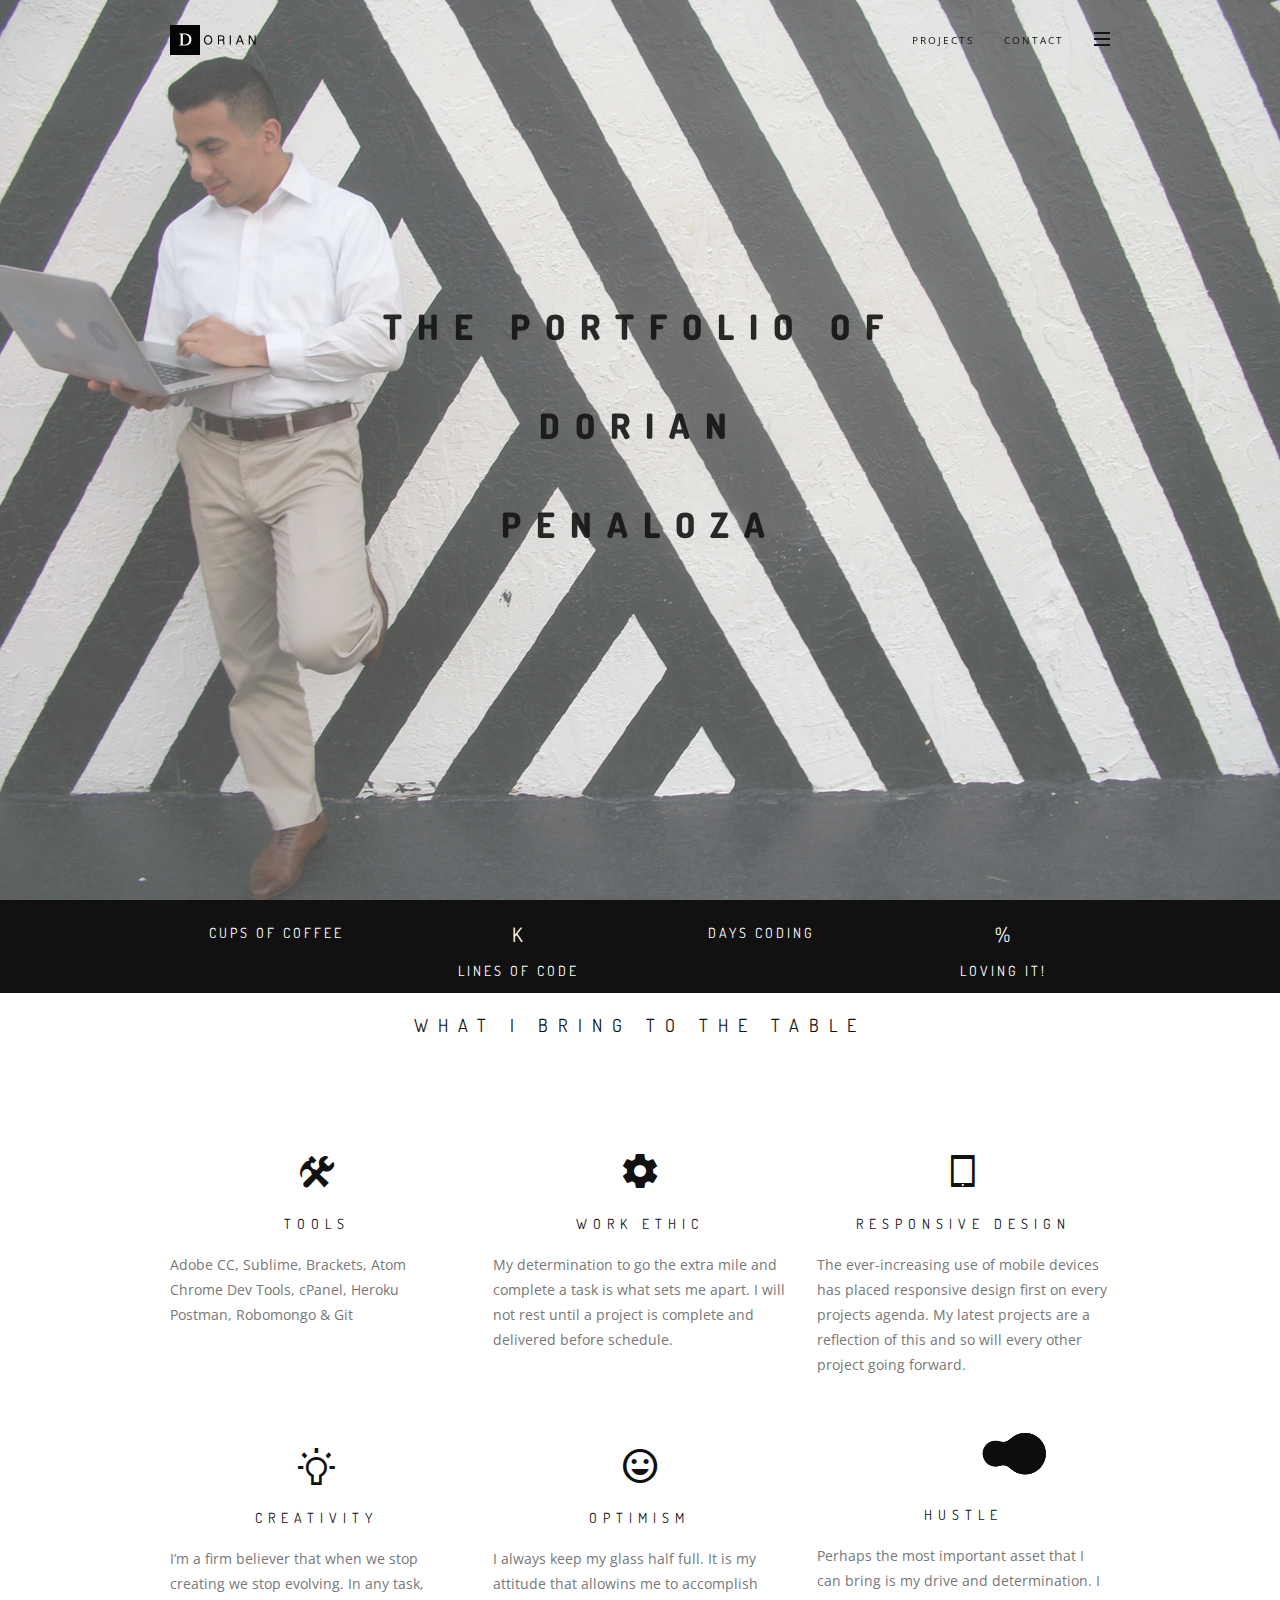
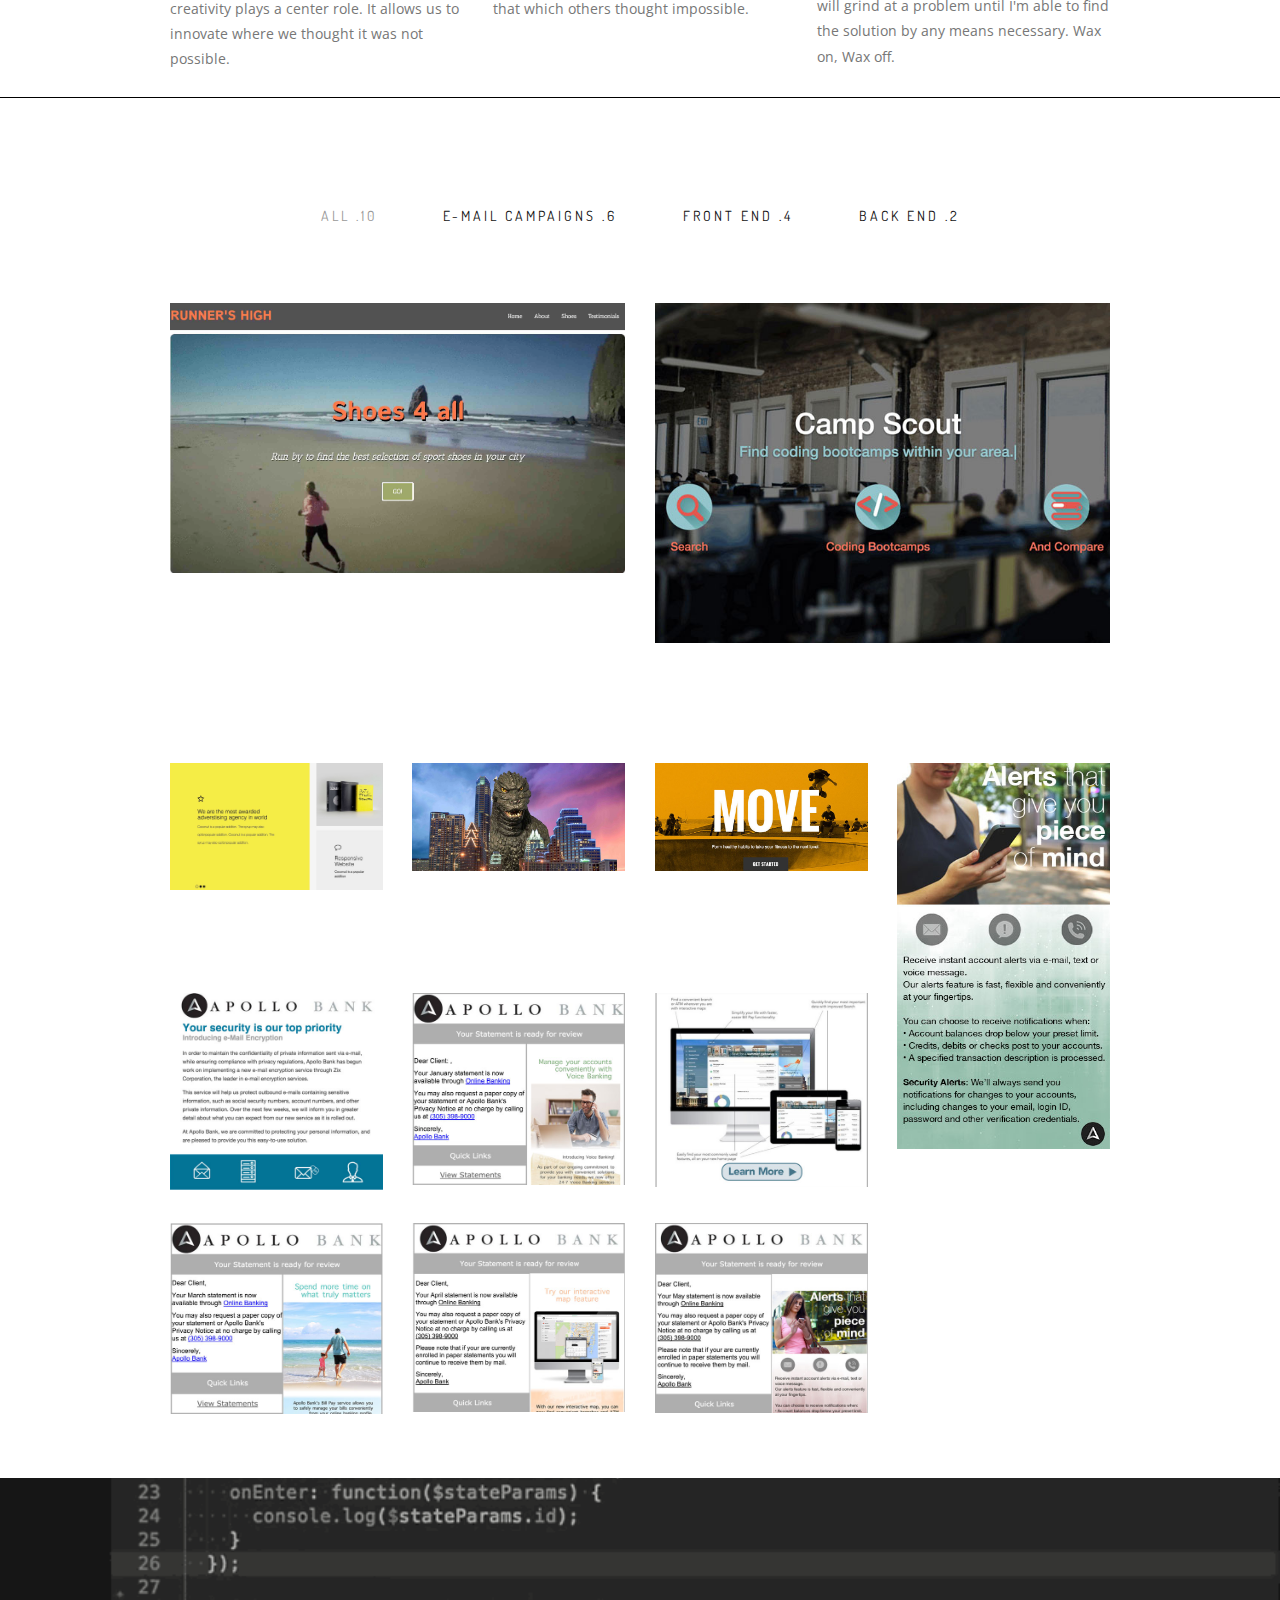
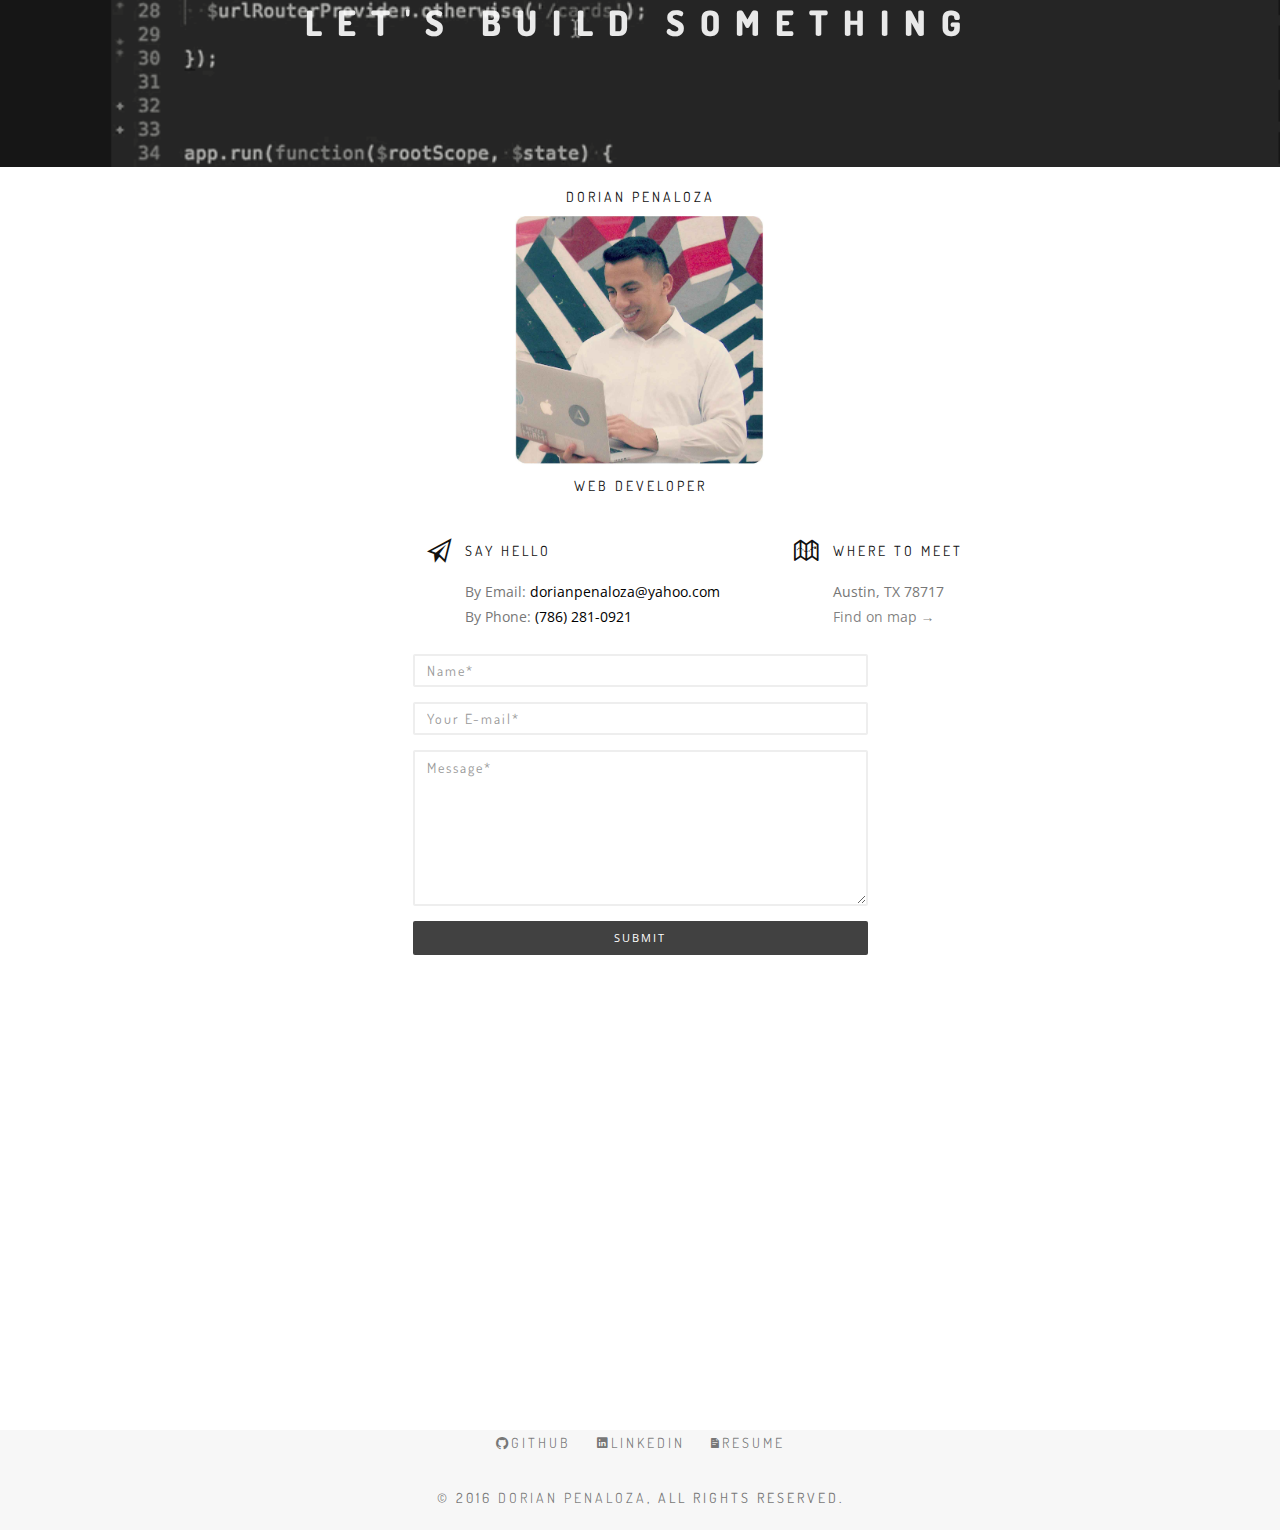
==== commit dd1081b6: "updated portfolio" ====
--- a/index.html
+++ b/index.html
@@ -308,7 +308,7 @@
 							</div>
 							<h5 class="content-box-title font-alt">Hustle</h5>
 							<div class="content-box-text">
-								Perhaps the most important asset that I can bring is my drive and determination. I will grind at a problem until I'm able to find the solution by any means necessary.
+								Perhaps the most important asset that I can bring is my drive and determination. I will grind at a problem until I'm able to find the solution by any means necessary. Wax on, Wax off.
 							</div>
 						</div>
 					</div>
@@ -406,9 +406,9 @@
 					<div class="col-sm-12">
 						<ul id="filters" class="filters font-alt">
 							<li><a href="#" data-filter="*" class="current">All .10</a></li>
-							<li><a href="#" data-filter=".branding" title="Click to filter">E-mail - Campaigns .6</a></li>
-							<li><a href="#" data-filter=".design" title="Click to filter">Front End - HTML, CSS, jQuery .3</a></li>
-							<li><a href="#" data-filter=".web" title="Click to filter">Back End - Ruby on Rails .2</a></li>
+							<li><a href="#" data-filter=".branding" title="Click to filter">E-mail Campaigns .6</a></li>
+							<li><a href="#" data-filter=".design" title="Click to filter">Front End .4</a></li>
+							<li><a href="#" data-filter=".web" title="Click to filter">Back End .2</a></li>
 						</ul>
 					</div>
 
@@ -424,13 +424,13 @@
 						<div class="grid-sizer"></div>
 
 						<!-- PORTFOLIO ITEM -->
-						<div class="work-item wide-tall web">
-							<a href="assets/projects/aca1final/index.html" target="_blank">
-								<img src="assets/images/portfolio/runnershigh.png" alt="">
+						<div class="work-item wide-tall design">
+							<a href="front_end">
+								<img src="assets/images/portfolio/runnershigh.jpg" alt="">
 								<div class="work-caption font-alt">
 									<h3 class="work-title">Runner's High</h3>
 									<div class="work-descr">
-										HTML, CSS, JQ
+										HTML, CSS, Bootstrap
 									</div>
 								</div>
 							</a>
@@ -454,11 +454,39 @@
 						<!-- PORTFOLIO ITEM -->
 						<div class="work-item design">
 							<a href="front_end.html">
-								<img src="assets/images/portfolio/imagine1.jpg" alt="">
-								<div class="work-caption font-alt">
-									<h3 class="work-title">IMAGINE</h3>
-									<div class="work-descr">
-										HTML, CSS, JQ
+								<img src="assets/images/portfolio/responsiveproject.jpg" alt="">
+								<div class="work-caption font-alt">
+									<h3 class="work-title">Responsive Design</h3>
+									<div class="work-descr">
+										HTML, CSS, Bootstrap
+									</div>
+								</div>
+							</a>
+						</div>
+						<!-- /PORTFOLIO ITEM -->
+
+						<!-- PORTFOLIO ITEM -->
+						<div class="work-item design">
+							<a href="front_end.html">
+								<img src="assets/images/portfolio/parallaxproject.jpg" alt="">
+								<div class="work-caption font-alt">
+									<h3 class="work-title">Parallax Site</h3>
+									<div class="work-descr">
+									HTML, CSS, Parallax CDN
+									</div>
+								</div>
+							</a>
+						</div>
+						<!-- /PORTFOLIO ITEM -->
+
+						<!-- PORTFOLIO ITEM -->
+						<div class="work-item design">
+							<a href="front_end.html">
+								<img src="assets/images/portfolio/move.jpg" alt="">
+								<div class="work-caption font-alt">
+									<h3 class="work-title">MOVE</h3>
+									<div class="work-descr">
+										HTML, CSS, JS
 									</div>
 								</div>
 							</a>
@@ -473,34 +501,6 @@
 									<h3 class="work-title">Apollo Bank</h3>
 									<div class="work-descr">
 										Email Campaigns
-									</div>
-								</div>
-							</a>
-						</div>
-						<!-- /PORTFOLIO ITEM -->
-
-						<!-- PORTFOLIO ITEM -->
-						<div class="work-item web">
-							<a href="back_end.html">
-								<img src="assets/images/portfolio/innovationcloud.jpg" alt="">
-								<div class="work-caption font-alt">
-									<h3 class="work-title">Innovation Cloud</h3>
-									<div class="work-descr">
-										Ruby on Rails
-									</div>
-								</div>
-							</a>
-						</div>
-						<!-- /PORTFOLIO ITEM -->
-
-						<!-- PORTFOLIO ITEM -->
-						<div class="work-item design">
-							<a href="front_end.html">
-								<img src="assets/images/portfolio/move.jpg" alt="">
-								<div class="work-caption font-alt">
-									<h3 class="work-title">MOVE</h3>
-									<div class="work-descr">
-										HTML, CSS, JS
 									</div>
 								</div>
 							</a>
@@ -627,7 +627,7 @@
 						<div class="contact-img">
 						<h5 class="team-name font-alt">Dorian Penaloza</h5>
 						<img src="assets/images/contact.jpg" height="250" width="250" alt="Dorian Penaloza">
-						<div class="team-role font-serif">Web Developer</div>
+						<h5 class="team-name font-alt">Web Developer</h5>
 						</div>
 					</div>
 				</div>
--- a/assets/css/style.css
+++ b/assets/css/style.css
@@ -49,11 +49,11 @@
 }
 
 .front_end {
-	background-image: url(../images/front_end.jpg);
+	background-image: url(../images/frontend.jpg);
 }
 
 .back_end {
-	background-image: url(../images/back_end.jpg);
+	background-image: url(../images/backend.jpg);
 }
 /* ------------------------------------------------------------------
 Selection
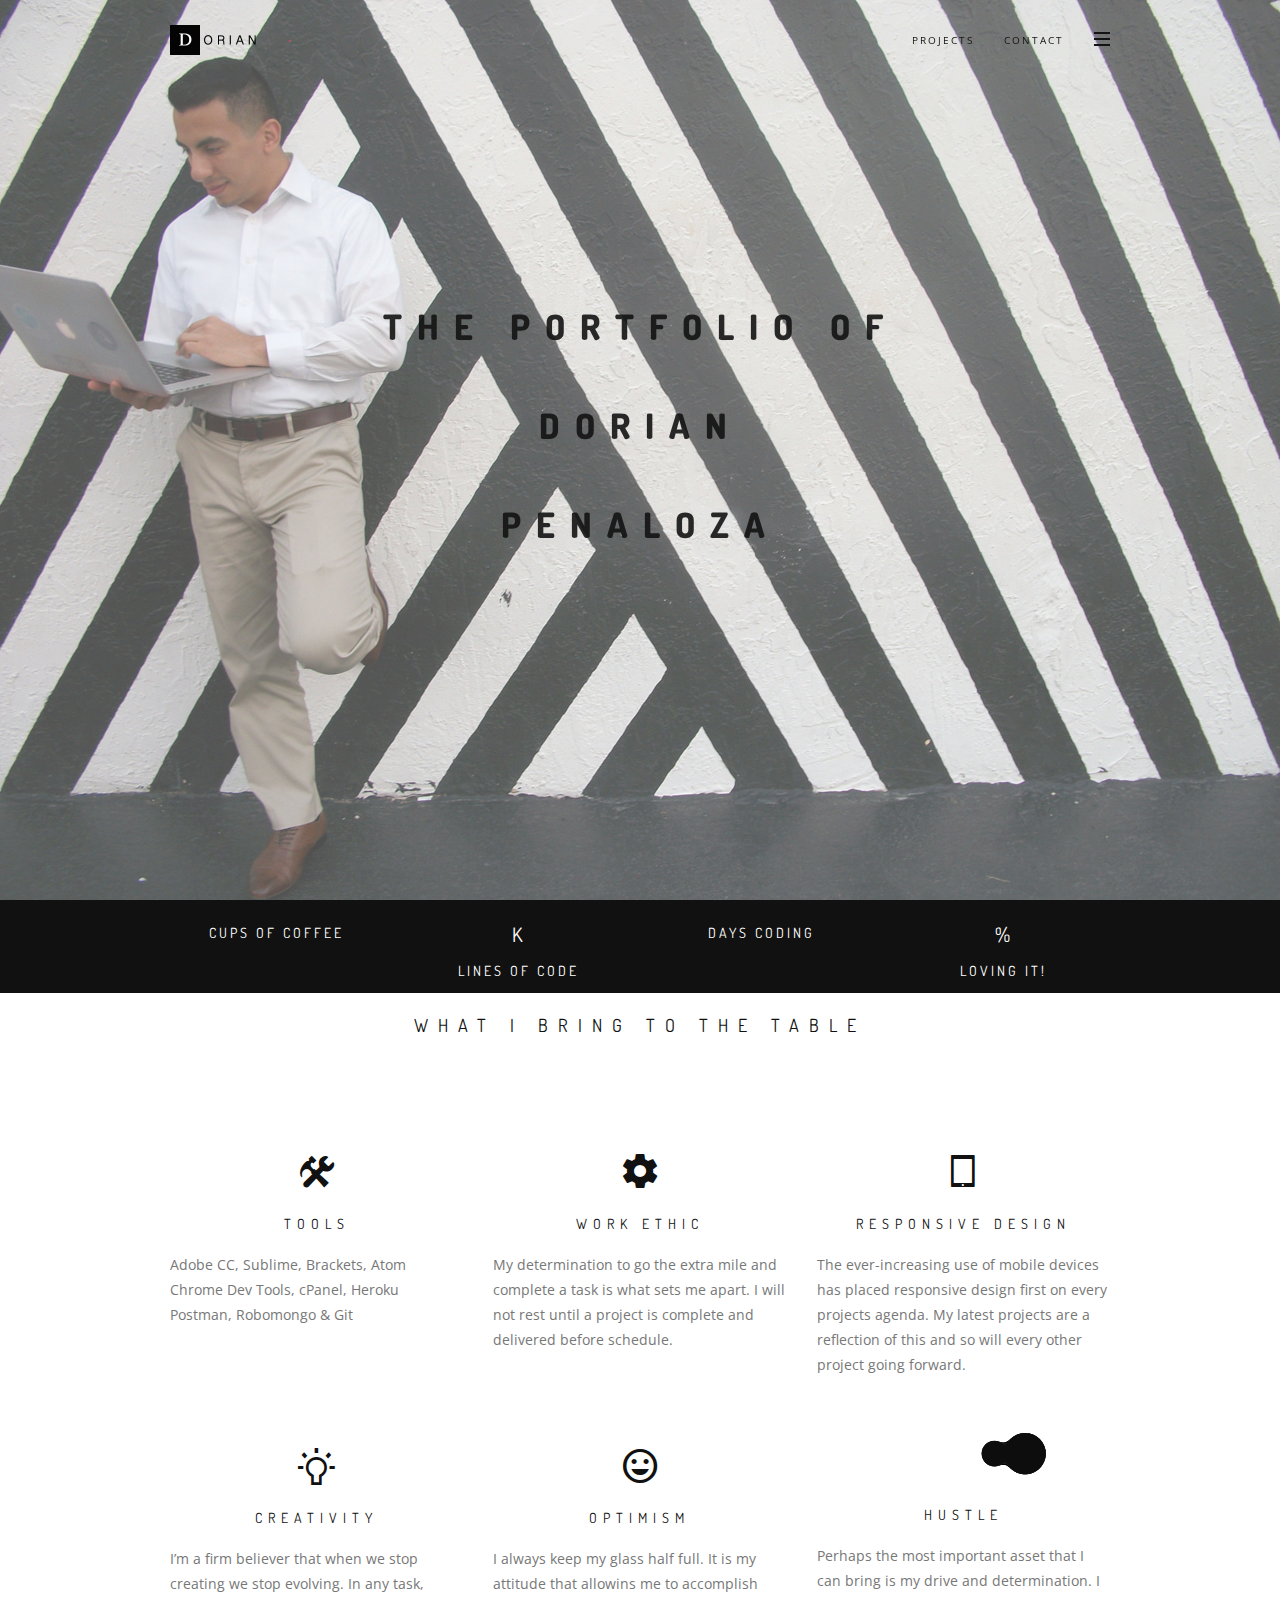
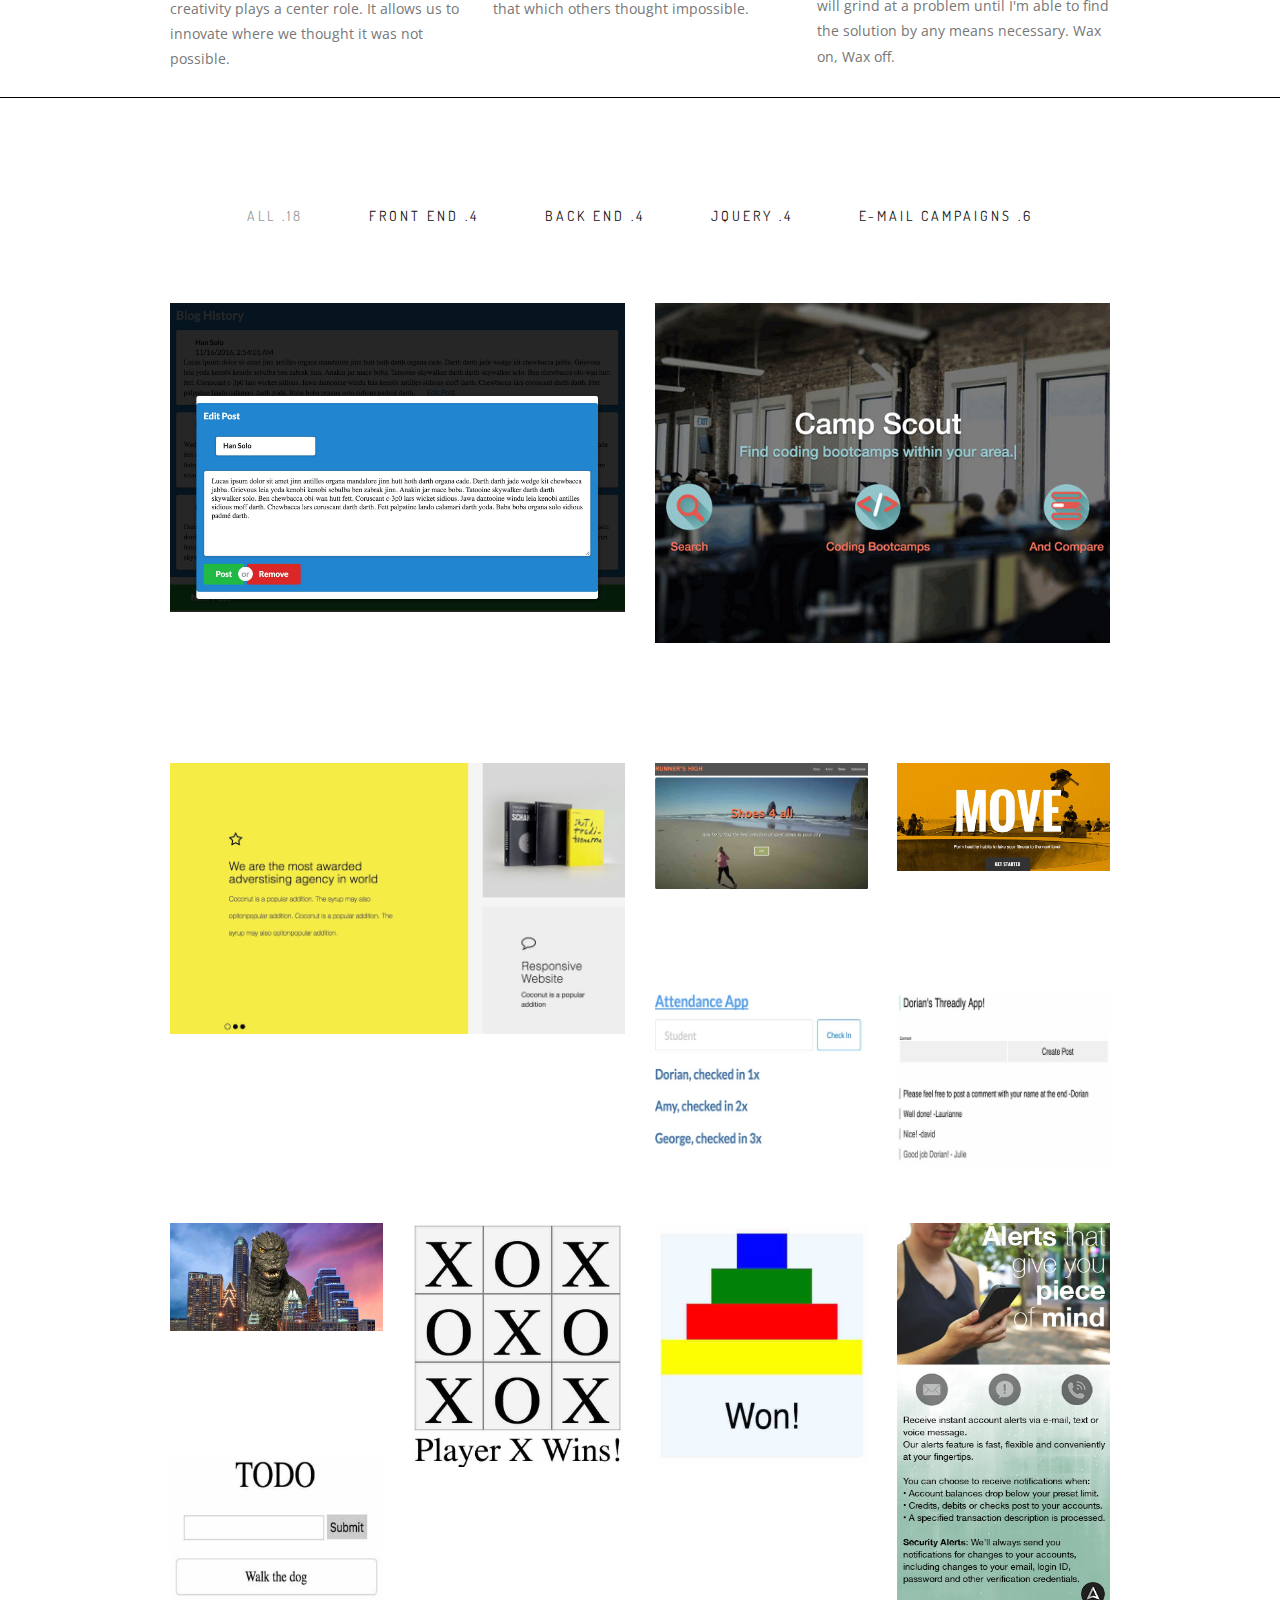
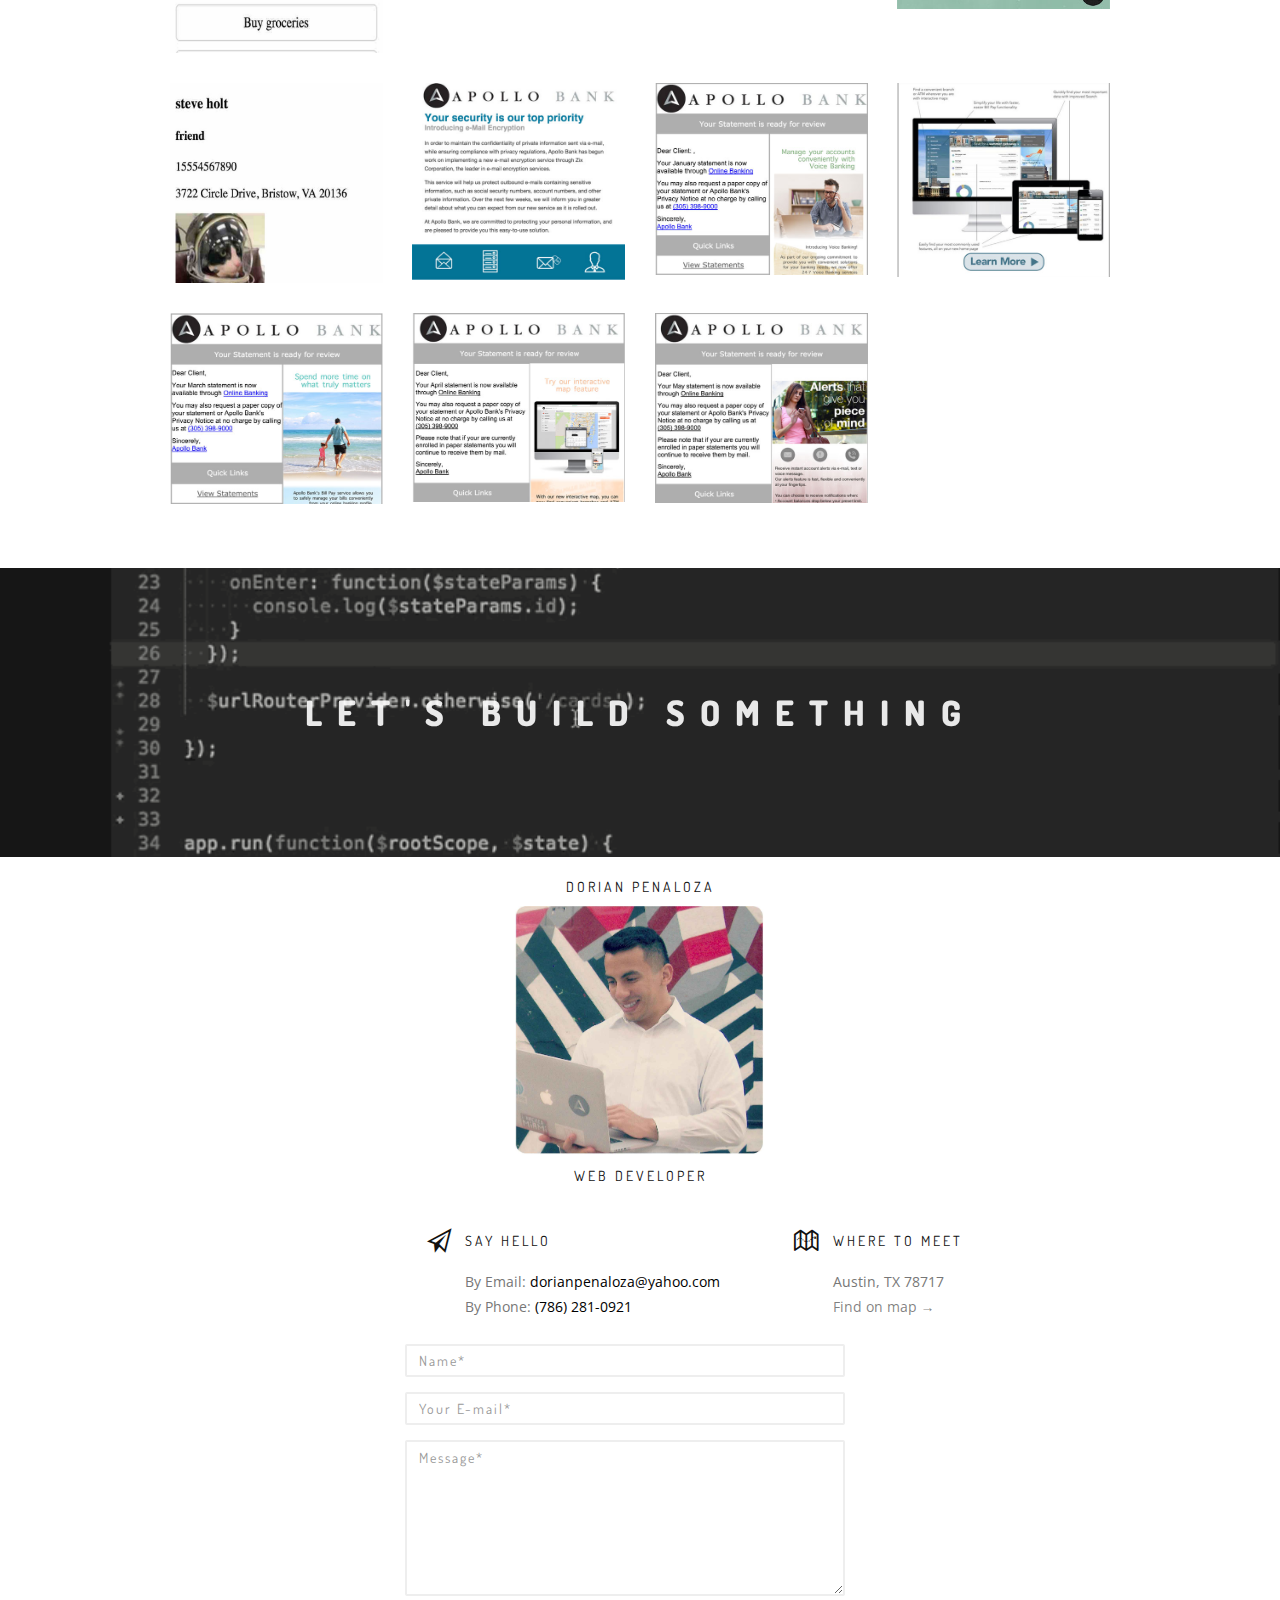
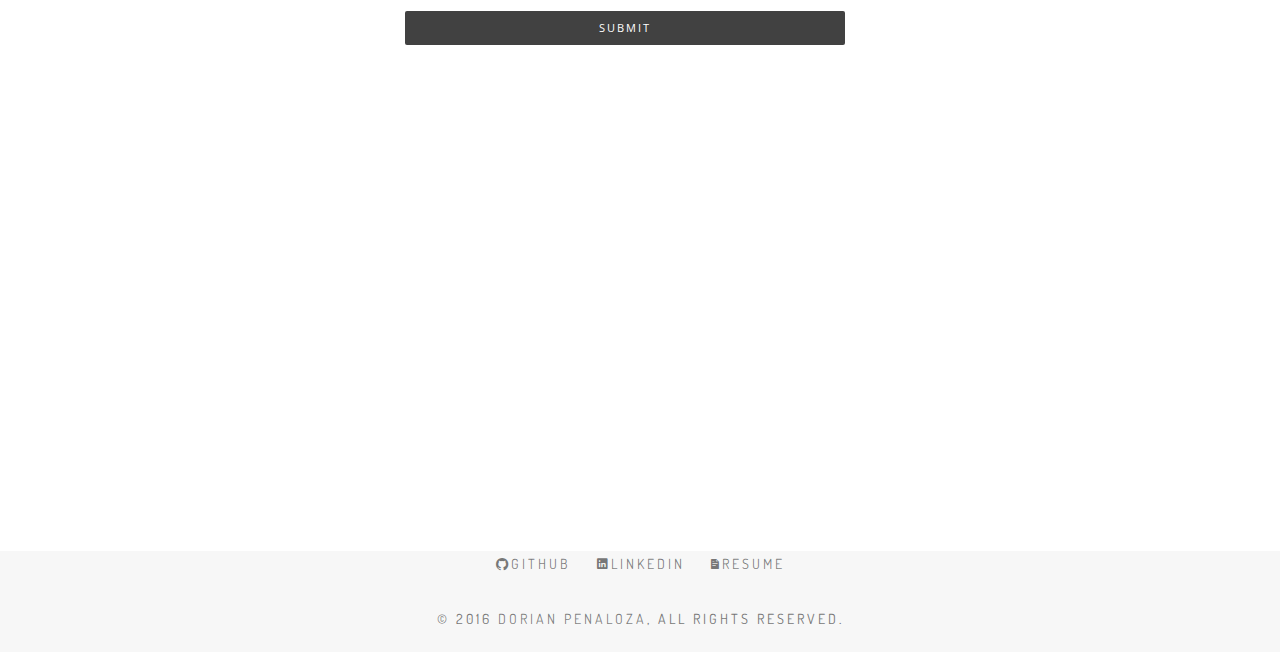
==== commit 41c2c4c1: "updated portfolio" ====
--- a/index.html
+++ b/index.html
@@ -6,7 +6,7 @@
 	<meta name="description" content="">
 	<meta name="author" content="">
 
-	<title>orian Penaloza</title>
+	<title>Dorian Penaloza</title>
 
 	<!-- Favicons -->
 	<link rel="shortcut icon" href="assets/images/favicon.png">
@@ -46,6 +46,7 @@
 						<ul>
 							<li><a href="emails.html" title="Emails">E-Mails</a></li>
 							<li><a href="front_end.html" title="Front End">Front End</a>
+							<li><a href="jquery.html" title="Back End">jQuery</a></li>
 							<li><a href="back_end.html" title="Back End">Back End</a></li>
 						</ul>
 					</li>
@@ -405,10 +406,11 @@
 
 					<div class="col-sm-12">
 						<ul id="filters" class="filters font-alt">
-							<li><a href="#" data-filter="*" class="current">All .10</a></li>
-							<li><a href="#" data-filter=".branding" title="Click to filter">E-mail Campaigns .6</a></li>
-							<li><a href="#" data-filter=".design" title="Click to filter">Front End .4</a></li>
-							<li><a href="#" data-filter=".web" title="Click to filter">Back End .2</a></li>
+							<li><a href="#" data-filter="*" class="current">All .18</a></li>
+							<li><a href="#" data-filter=".frontend" title="Click to filter">Front End .4</a></li>
+							<li><a href="#" data-filter=".backend" title="Click to filter">Back End .4</a></li>
+							<li><a href="#" data-filter=".jq" title="Click to filter">jQuery .4</a></li>
+							<li><a href="#" data-filter=".email" title="Click to filter">E-mail Campaigns .6</a></li>
 						</ul>
 					</div>
 
@@ -424,7 +426,49 @@
 						<div class="grid-sizer"></div>
 
 						<!-- PORTFOLIO ITEM -->
-						<div class="work-item wide-tall design">
+						<div class="work-item wide-tall backend">
+							<a href="back_end">
+								<img src="assets/images/portfolio/crud.jpg" alt="">
+								<div class="work-caption font-alt">
+									<h3 class="work-title">CRUD Blog</h3>
+									<div class="work-descr">
+										Express.js & MongoDB
+									</div>
+								</div>
+							</a>
+						</div>
+						<!-- /PORTFOLIO ITEM -->
+
+						<!-- PORTFOLIO ITEM -->
+						<div class="work-item wide-tall backend">
+							<a href="back_end.html">
+								<img src="assets/images/portfolio/campscout.jpg" alt="">
+								<div class="work-caption font-alt">
+									<h3 class="work-title">CampScout</h3>
+									<div class="work-descr">
+										Ruby on Rails
+									</div>
+								</div>
+							</a>
+						</div>
+						<!-- /PORTFOLIO ITEM -->
+
+						<!-- PORTFOLIO ITEM -->
+						<div class="work-item wide-tall frontend">
+							<a href="front_end.html">
+								<img src="assets/images/portfolio/responsiveproject.jpg" alt="">
+								<div class="work-caption font-alt">
+									<h3 class="work-title">Responsive Design</h3>
+									<div class="work-descr">
+										HTML, CSS, Bootstrap
+									</div>
+								</div>
+							</a>
+						</div>
+						<!-- /PORTFOLIO ITEM -->
+
+						<!-- PORTFOLIO ITEM -->
+						<div class="work-item frontend">
 							<a href="front_end">
 								<img src="assets/images/portfolio/runnershigh.jpg" alt="">
 								<div class="work-caption font-alt">
@@ -438,11 +482,39 @@
 						<!-- /PORTFOLIO ITEM -->
 
 						<!-- PORTFOLIO ITEM -->
-						<div class="work-item wide-tall web">
-							<a href="back_end.html">
-								<img src="assets/images/portfolio/campscout.jpg" alt="">
-								<div class="work-caption font-alt">
-									<h3 class="work-title">CampScout</h3>
+						<div class="work-item frontend">
+							<a href="front_end.html">
+								<img src="assets/images/portfolio/move.jpg" alt="">
+								<div class="work-caption font-alt">
+									<h3 class="work-title">MOVE</h3>
+									<div class="work-descr">
+										HTML, CSS, Bootstrap
+									</div>
+								</div>
+							</a>
+						</div>
+						<!-- /PORTFOLIO ITEM -->
+
+						<!-- PORTFOLIO ITEM -->
+						<div class="work-item backend">
+							<a href="back_end">
+								<img src="assets/images/portfolio/attendance.jpg" alt="">
+								<div class="work-caption font-alt">
+									<h3 class="work-title">Attendance App</h3>
+									<div class="work-descr">
+										Express.js
+									</div>
+								</div>
+							</a>
+						</div>
+						<!-- /PORTFOLIO ITEM -->
+
+						<!-- PORTFOLIO ITEM -->
+						<div class="work-item backend">
+							<a href="back_end">
+								<img src="assets/images/portfolio/threadlys.jpg" alt="">
+								<div class="work-caption font-alt">
+									<h3 class="work-title">Threadly App</h3>
 									<div class="work-descr">
 										Ruby on Rails
 									</div>
@@ -452,41 +524,41 @@
 						<!-- /PORTFOLIO ITEM -->
 
 						<!-- PORTFOLIO ITEM -->
-						<div class="work-item design">
-							<a href="front_end.html">
-								<img src="assets/images/portfolio/responsiveproject.jpg" alt="">
-								<div class="work-caption font-alt">
-									<h3 class="work-title">Responsive Design</h3>
-									<div class="work-descr">
-										HTML, CSS, Bootstrap
-									</div>
-								</div>
-							</a>
-						</div>
-						<!-- /PORTFOLIO ITEM -->
-
-						<!-- PORTFOLIO ITEM -->
-						<div class="work-item design">
+						<div class="work-item frontend">
 							<a href="front_end.html">
 								<img src="assets/images/portfolio/parallaxproject.jpg" alt="">
 								<div class="work-caption font-alt">
 									<h3 class="work-title">Parallax Site</h3>
 									<div class="work-descr">
-									HTML, CSS, Parallax CDN
-									</div>
-								</div>
-							</a>
-						</div>
-						<!-- /PORTFOLIO ITEM -->
-
-						<!-- PORTFOLIO ITEM -->
-						<div class="work-item design">
-							<a href="front_end.html">
-								<img src="assets/images/portfolio/move.jpg" alt="">
-								<div class="work-caption font-alt">
-									<h3 class="work-title">MOVE</h3>
-									<div class="work-descr">
-										HTML, CSS, JS
+									HTML, CSS, Bootstrap
+									</div>
+								</div>
+							</a>
+						</div>
+						<!-- /PORTFOLIO ITEM -->
+
+						<!-- PORTFOLIO ITEM -->
+						<div class="work-item tall jq">
+							<a href="jquery.html">
+								<img src="assets/images/portfolio/tictac.jpg" alt="">
+								<div class="work-caption font-alt">
+									<h3 class="work-title">Tic Tac Toe</h3>
+									<div class="work-descr">
+										jQuery
+									</div>
+								</div>
+							</a>
+						</div>
+						<!-- /PORTFOLIO ITEM -->
+
+						<!-- PORTFOLIO ITEM -->
+						<div class="work-item tall jq">
+							<a href="jquery.html">
+								<img src="assets/images/portfolio/hanoi.jpg" alt="">
+								<div class="work-caption font-alt">
+									<h3 class="work-title">Towers of Hanoi</h3>
+									<div class="work-descr">
+										jQuery
 									</div>
 								</div>
 							</a>
@@ -508,7 +580,35 @@
 						<!-- /PORTFOLIO ITEM -->
 
 						<!-- PORTFOLIO ITEM -->
-						<div class="work-item branding">
+						<div class="work-item jq">
+							<a href="jquery.html">
+								<img src="assets/images/portfolio/todo.jpg" alt="">
+								<div class="work-caption font-alt">
+									<h3 class="work-title">To Do List</h3>
+									<div class="work-descr">
+										jQuery
+									</div>
+								</div>
+							</a>
+						</div>
+						<!-- /PORTFOLIO ITEM -->
+
+						<!-- PORTFOLIO ITEM -->
+						<div class="work-item jq">
+							<a href="jquery.html">
+								<img src="assets/images/portfolio/addressbook.jpg" alt="">
+								<div class="work-caption font-alt">
+									<h3 class="work-title">Ajax Adress Book</h3>
+									<div class="work-descr">
+										jQuery
+									</div>
+								</div>
+							</a>
+						</div>
+						<!-- /PORTFOLIO ITEM -->
+
+						<!-- PORTFOLIO ITEM -->
+						<div class="work-item email">
 							<a href="emails.html">
 								<img src="assets/images/portfolio/encryption.jpg" alt="">
 								<div class="work-caption font-alt">
@@ -522,7 +622,7 @@
 						<!-- /PORTFOLIO ITEM -->
 
 						<!-- PORTFOLIO ITEM -->
-						<div class="work-item branding">
+						<div class="work-item email">
 							<a href="emails.html">
 								<img src="assets/images/portfolio/apollo_jan.jpg" alt="">
 								<div class="work-caption font-alt">
@@ -536,7 +636,7 @@
 						<!-- /PORTFOLIO ITEM -->
 
 						<!-- PORTFOLIO ITEM -->
-						<div class="work-item branding">
+						<div class="work-item email">
 							<a href="emails.html">
 								<img src="assets/images/portfolio/apollo_feb.jpg" alt="">
 								<div class="work-caption font-alt">
@@ -550,7 +650,7 @@
 						<!-- /PORTFOLIO ITEM -->
 
 						<!-- PORTFOLIO ITEM -->
-						<div class="work-item branding">
+						<div class="work-item email">
 							<a href="emails.html">
 								<img src="assets/images/portfolio/apollo_march.jpg" alt="">
 								<div class="work-caption font-alt">
@@ -564,7 +664,7 @@
 						<!-- /PORTFOLIO ITEM -->
 
 						<!-- PORTFOLIO ITEM -->
-						<div class="work-item branding">
+						<div class="work-item email">
 							<a href="emails.html">
 								<img src="assets/images/portfolio/apollo_april.jpg" alt="">
 								<div class="work-caption font-alt">
@@ -578,7 +678,7 @@
 						<!-- /PORTFOLIO ITEM -->
 
 						<!-- PORTFOLIO ITEM -->
-						<div class="work-item branding">
+						<div class="work-item email">
 							<a href="emails.html">
 								<img src="assets/images/portfolio/apollo_may2.jpg" alt="">
 								<div class="work-caption font-alt">
@@ -656,30 +756,13 @@
 						</div>
 						<!-- /ALT CONTENT BOX -->
 					</div>
+
 					<!-- GOOGLE FORM -->
-					<div class="row">
-						<div style="margin-bottom:25px;" class="col-sm-6 col-sm-offset-3">
-							<form action="https://docs.google.com/forms/d/e/1FAIpQLScQBJAobh7pVHIHrKOg-4TbBCxViecbdFflQ3mAKx3EUwsLpg/formResponse" method="post" class="contactform">
-								<div class="form-group">
-									<label class="sr-only">Name</label>
-									<input type="text" class="form-control" name="entry.2005620554" placeholder="Name*">
-								</div>
-								<div class="form-group">
-									<label class="sr-only">Your Email</label>
-									<input type="email" name="entry.1045781291" class="form-control" placeholder="Your E-mail*">
-									<p class="help-block text-danger"></p>
-								</div>
-								<div class="form-group">
-									<textarea class="form-control" name="entry.839337160" rows="7" placeholder="Message*"></textarea>
-									<p class="help-block text-danger"></p>
-								</div>
-								<div class="text-center">
-									<button class="btn btn-block btn-round btn-d" type="submit" value="SEND">Submit</button>
-								</div>
-							</form>
-						</div>
+					<div class="row col-sm-12 col-md-12 col-lg-12">
+						<iframe src="form.html" width="100%" height="350px"></iframe>
 					</div>
 					<!-- /GOOGLE FORM -->
+
 			</div>
 		</section>
 		<!-- /CONTACT -->
--- a/assets/css/style.css
+++ b/assets/css/style.css
@@ -50,6 +50,10 @@
 
 .front_end {
 	background-image: url(../images/frontend.jpg);
+}
+
+.jquery {
+	background-image: url(../images/jquery.jpg);
 }
 
 .back_end {
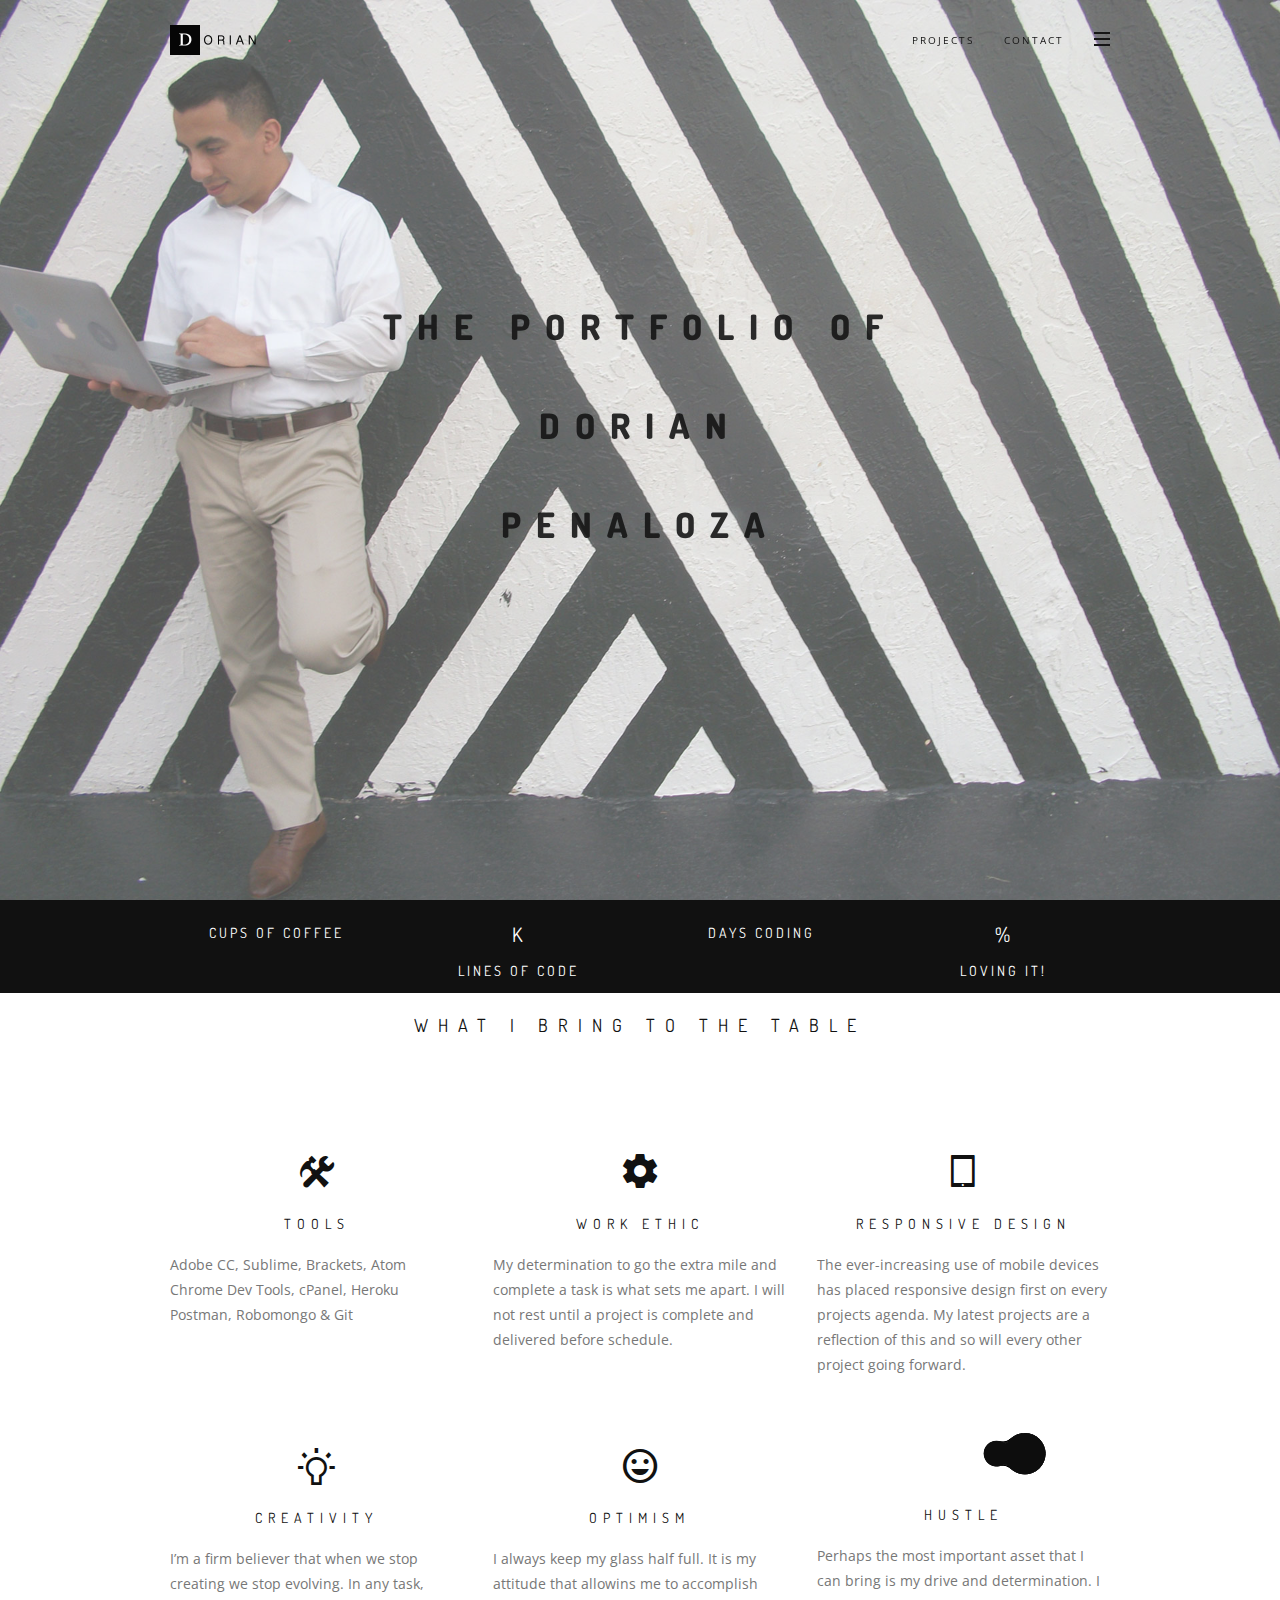
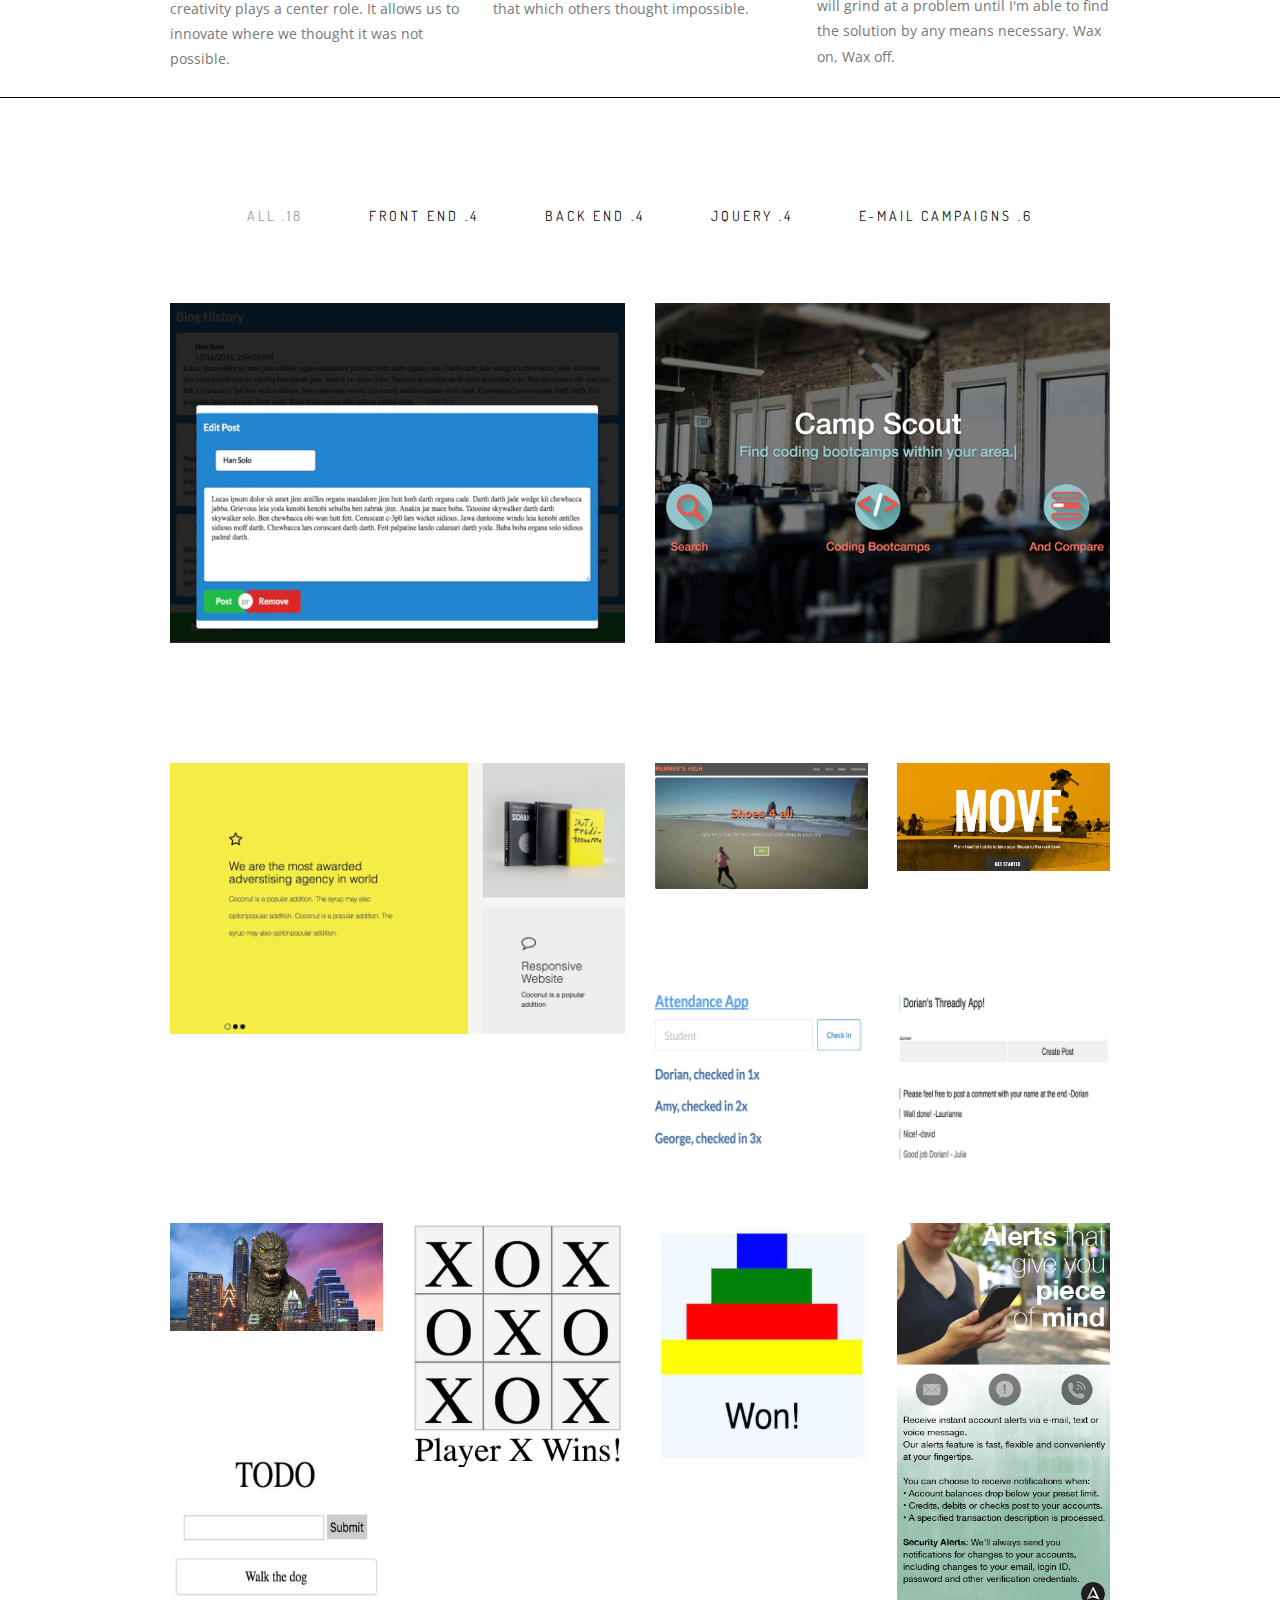
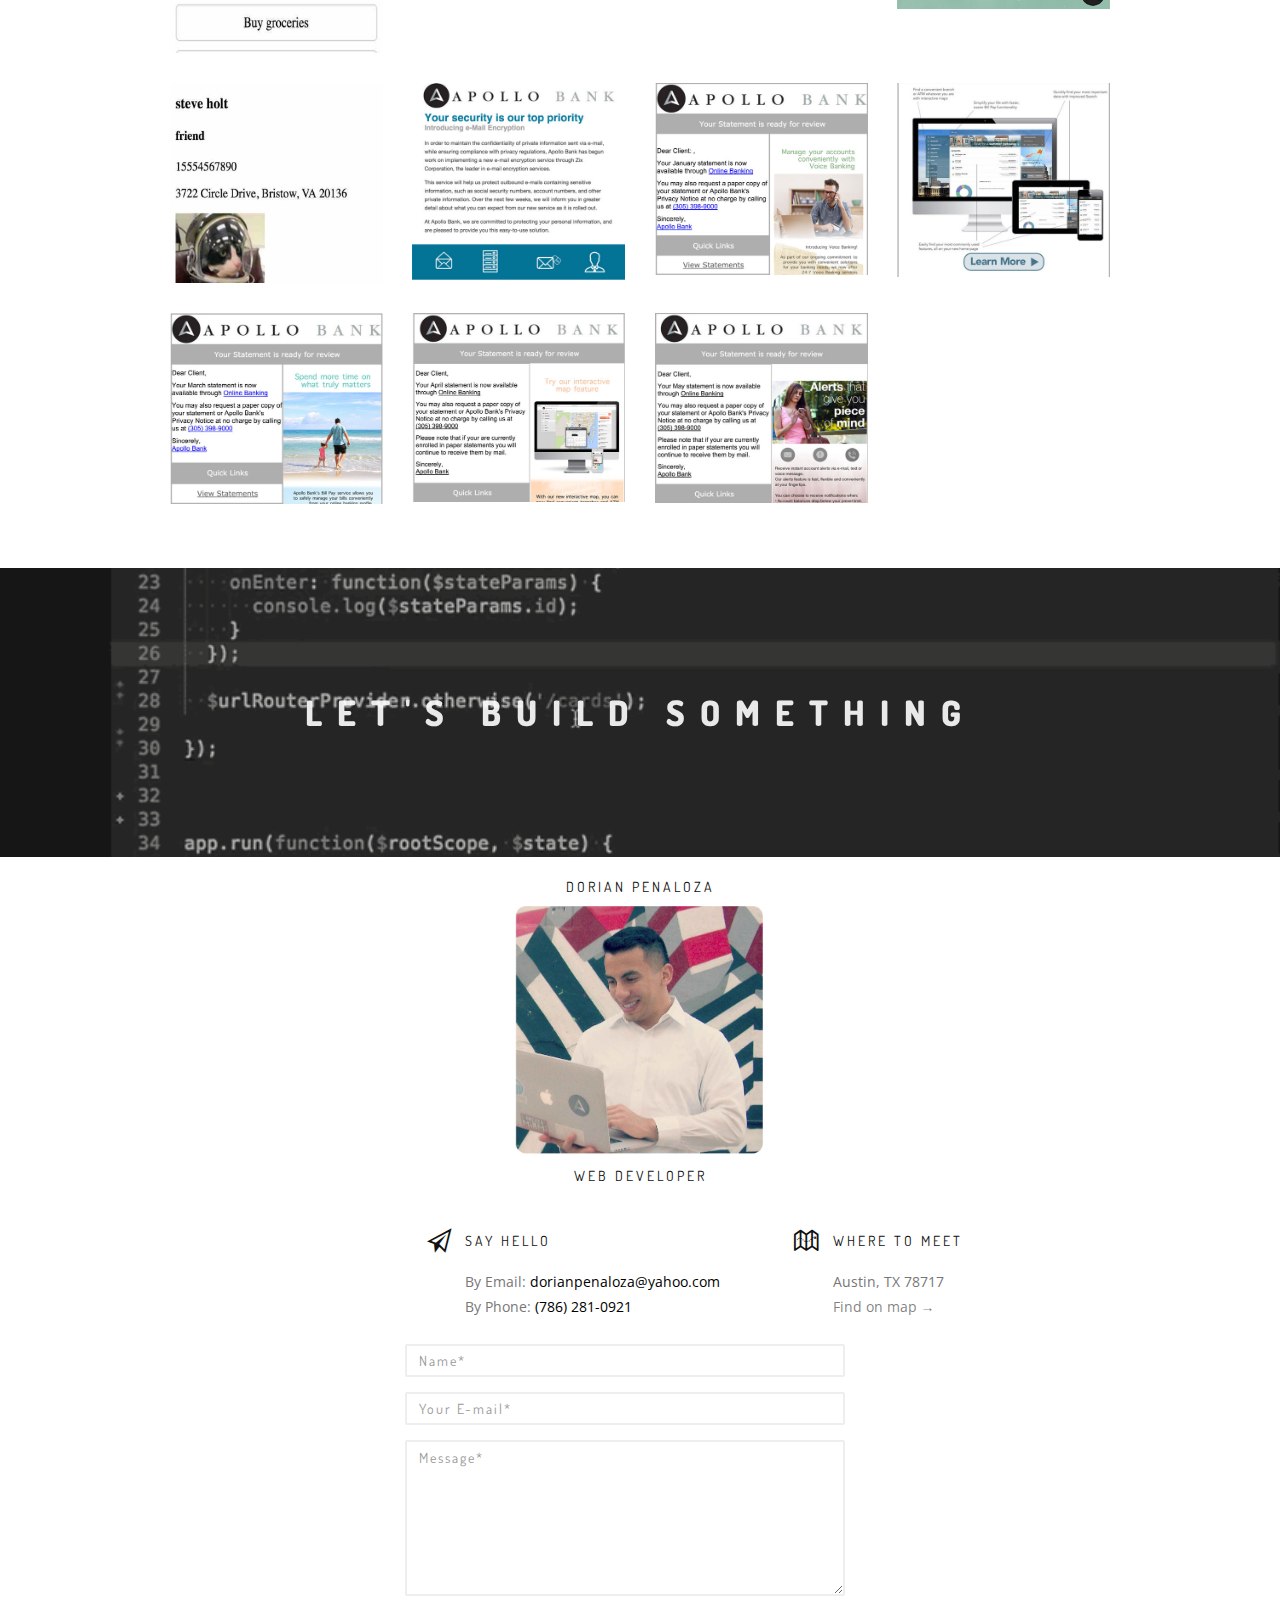
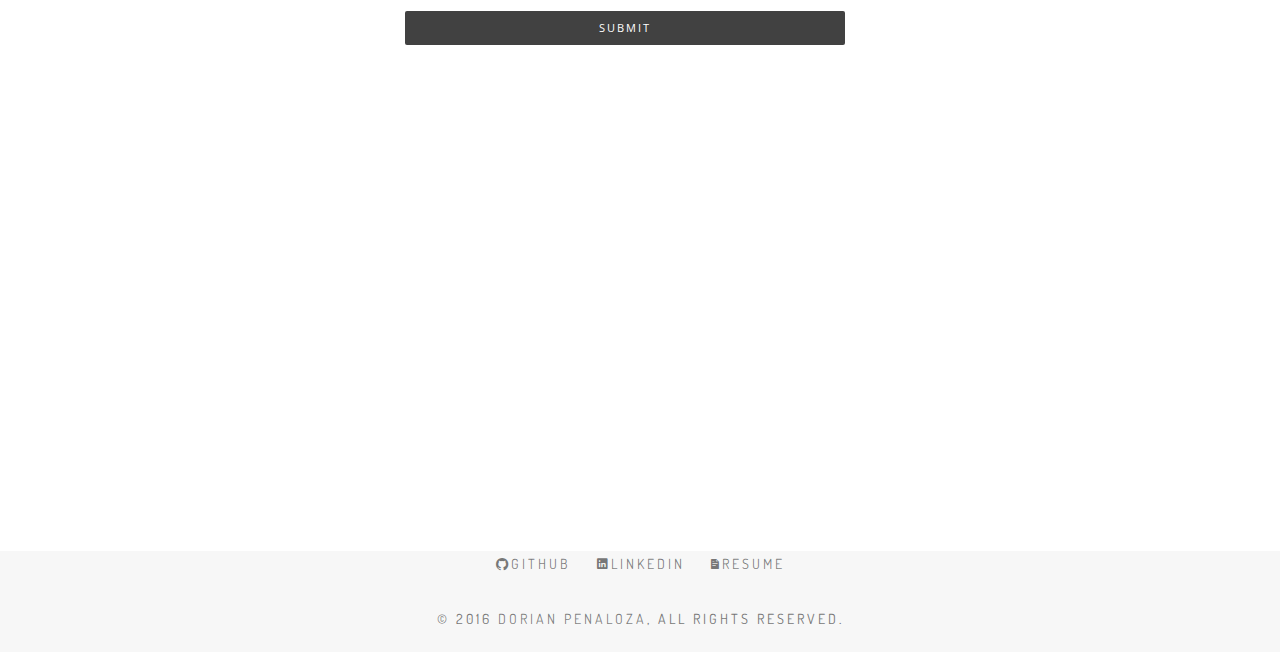
==== commit 8efcc0bc: "updated resume href" ====
--- a/index.html
+++ b/index.html
@@ -781,7 +781,7 @@
 						<ul class="social-text-links font-alt text-center m-b-20">
 							<li><i class="ion-social-github"></i><a href="https://github.com/dorianpenaloza">Github</a></li>
 							<li><i class="ion-social-linkedin"></i><a href="https://www.linkedin.com/pub/dorian-penaloza/7b/11a/a17">Linkedin</a></li>
-							<li><i class="ion-document-text"></i><a href="dorian_penaloza_cv.pdf">Resume</a></li>
+							<li><i class="ion-document-text"></i><a href="dorian.penaloza_resume.pdf">Resume</a></li>
 							<p class="copyright text-center m-b-0">© 2016 <a href="#">Dorian Penaloza</a>, All Rights Reserved.</p>
 						</ul>
 					</div>
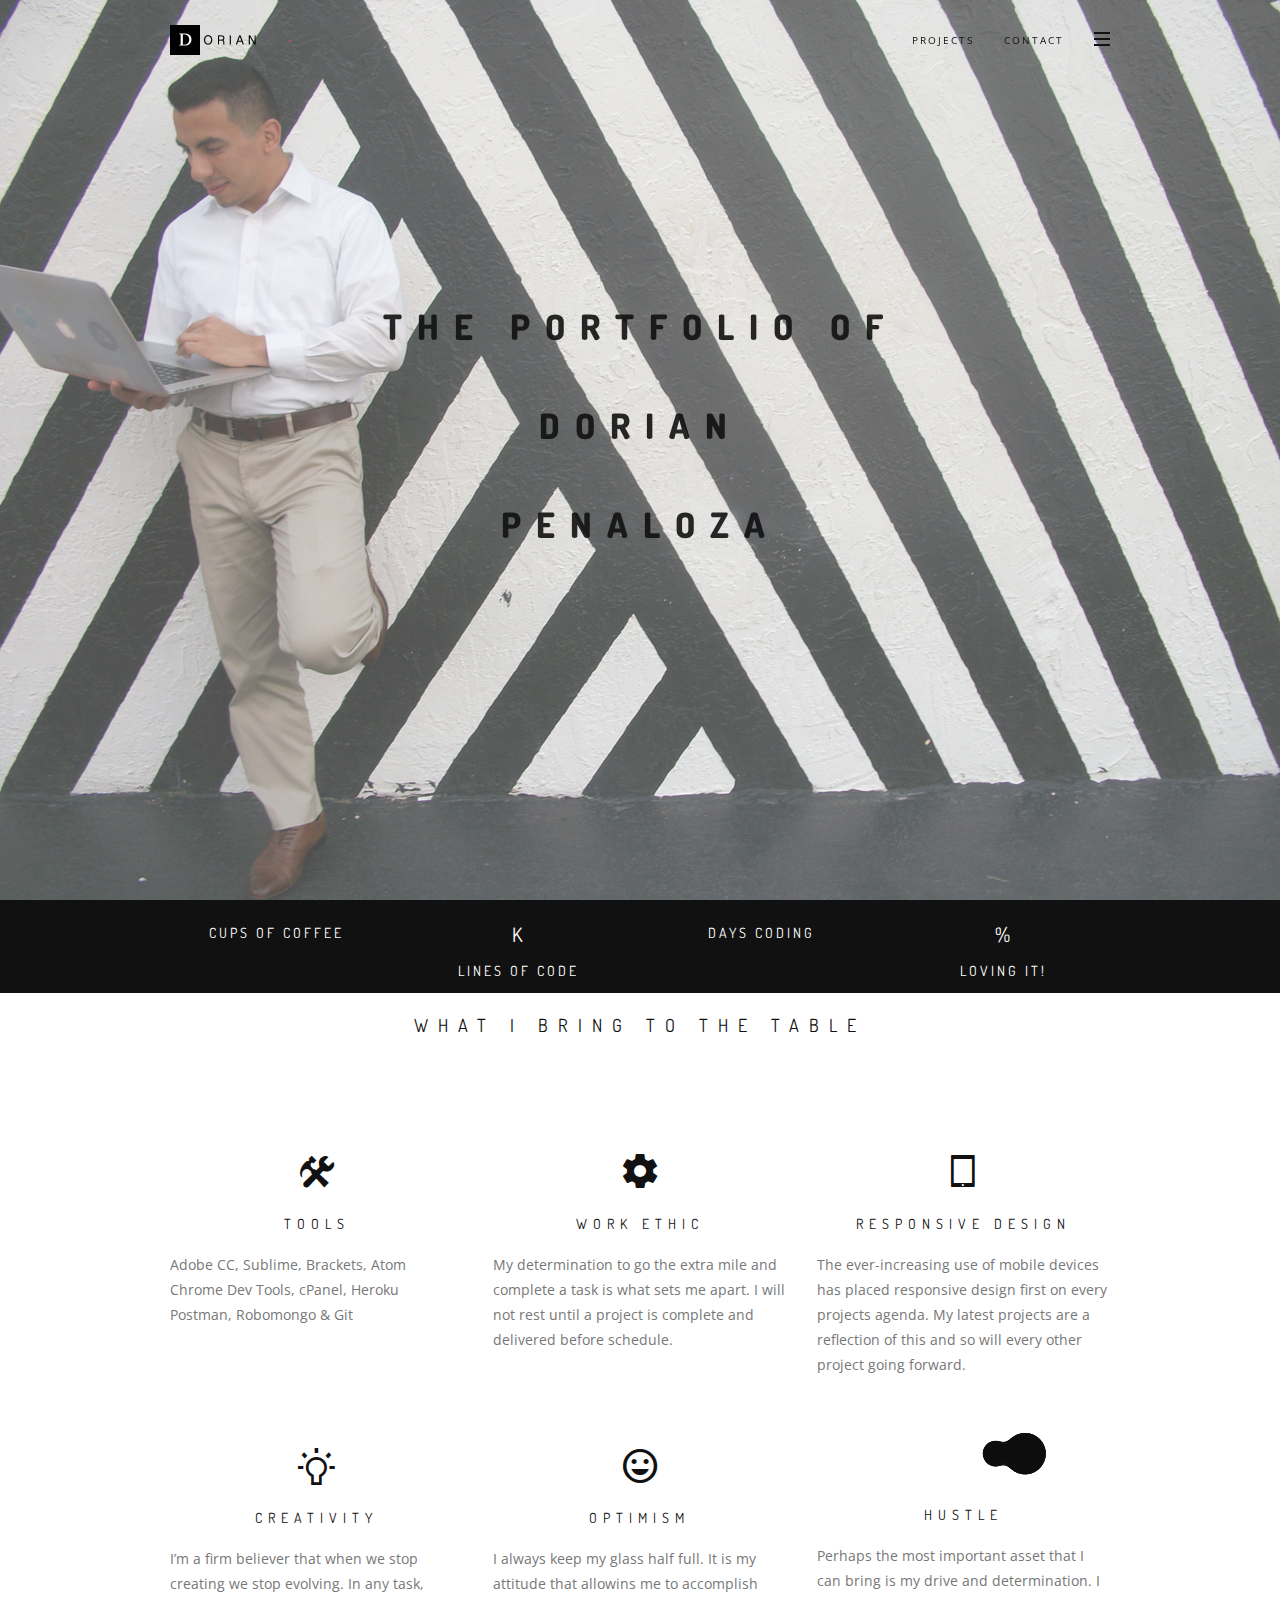
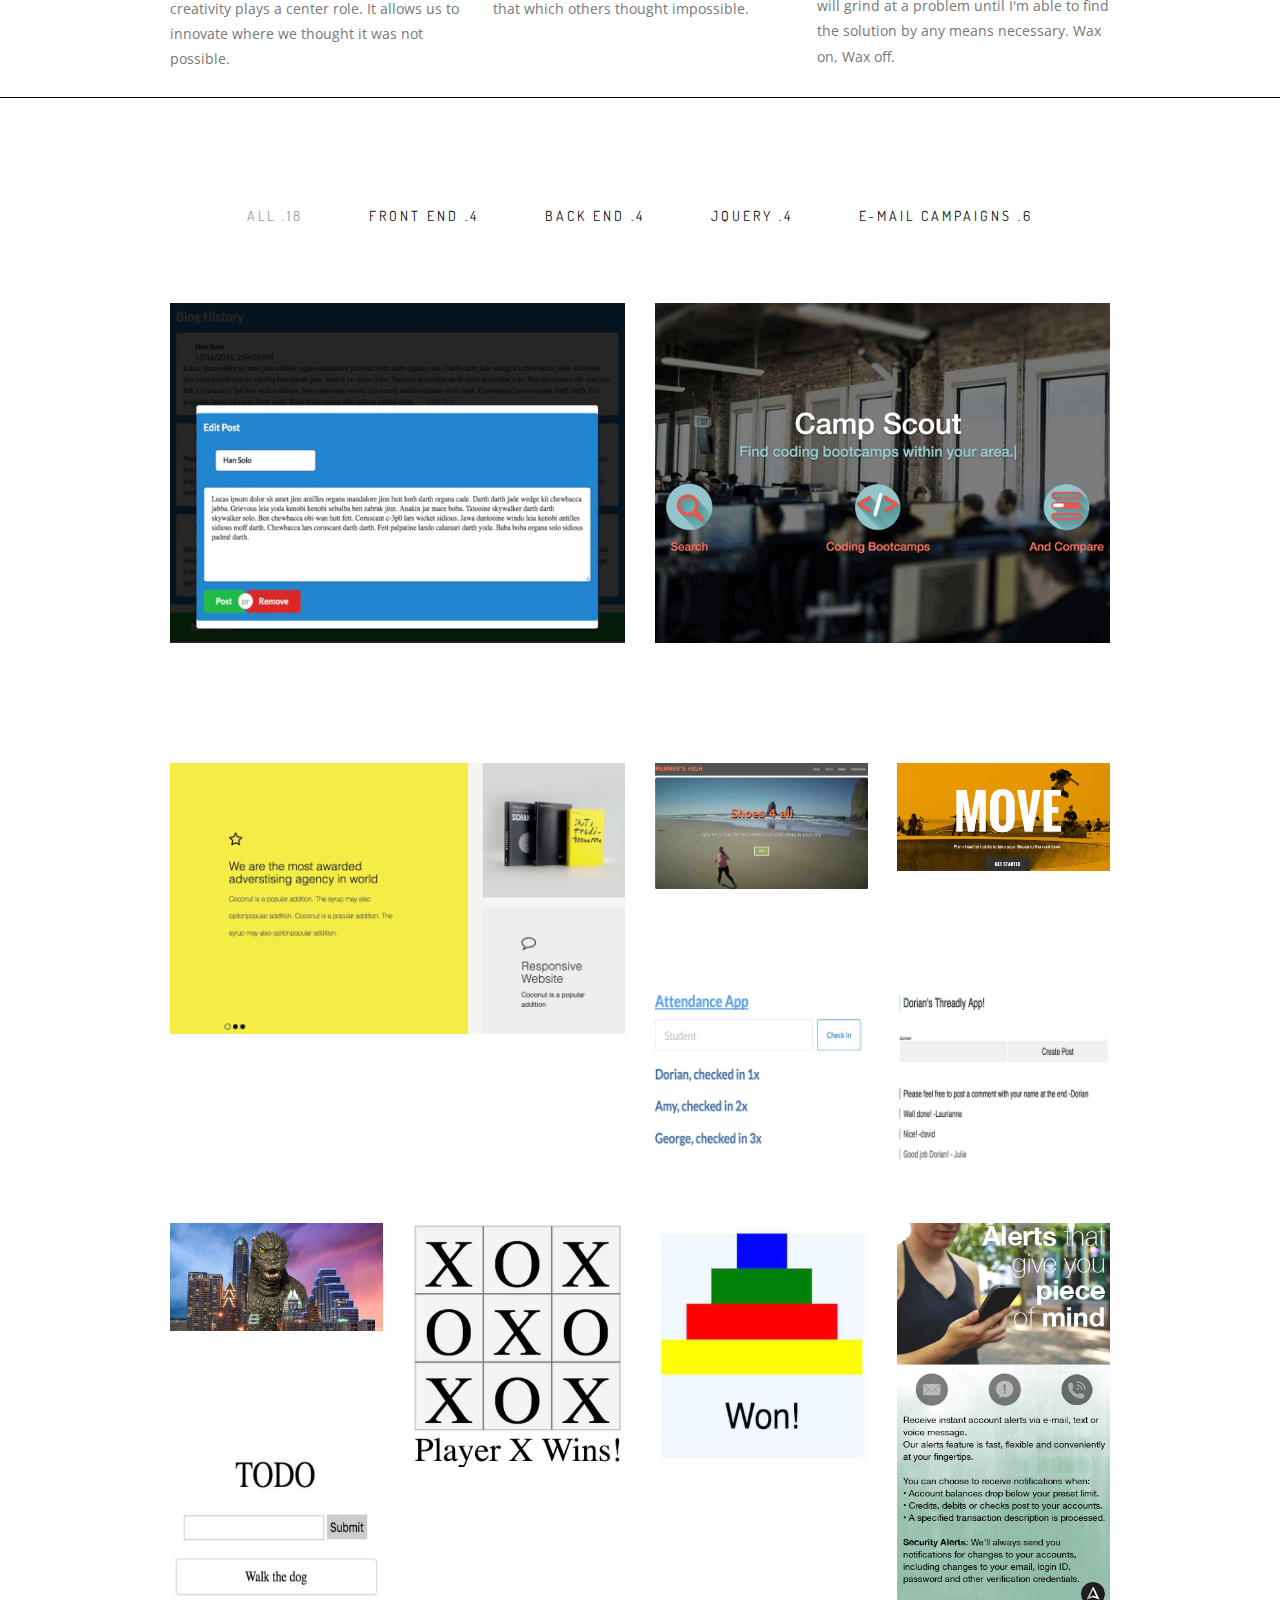
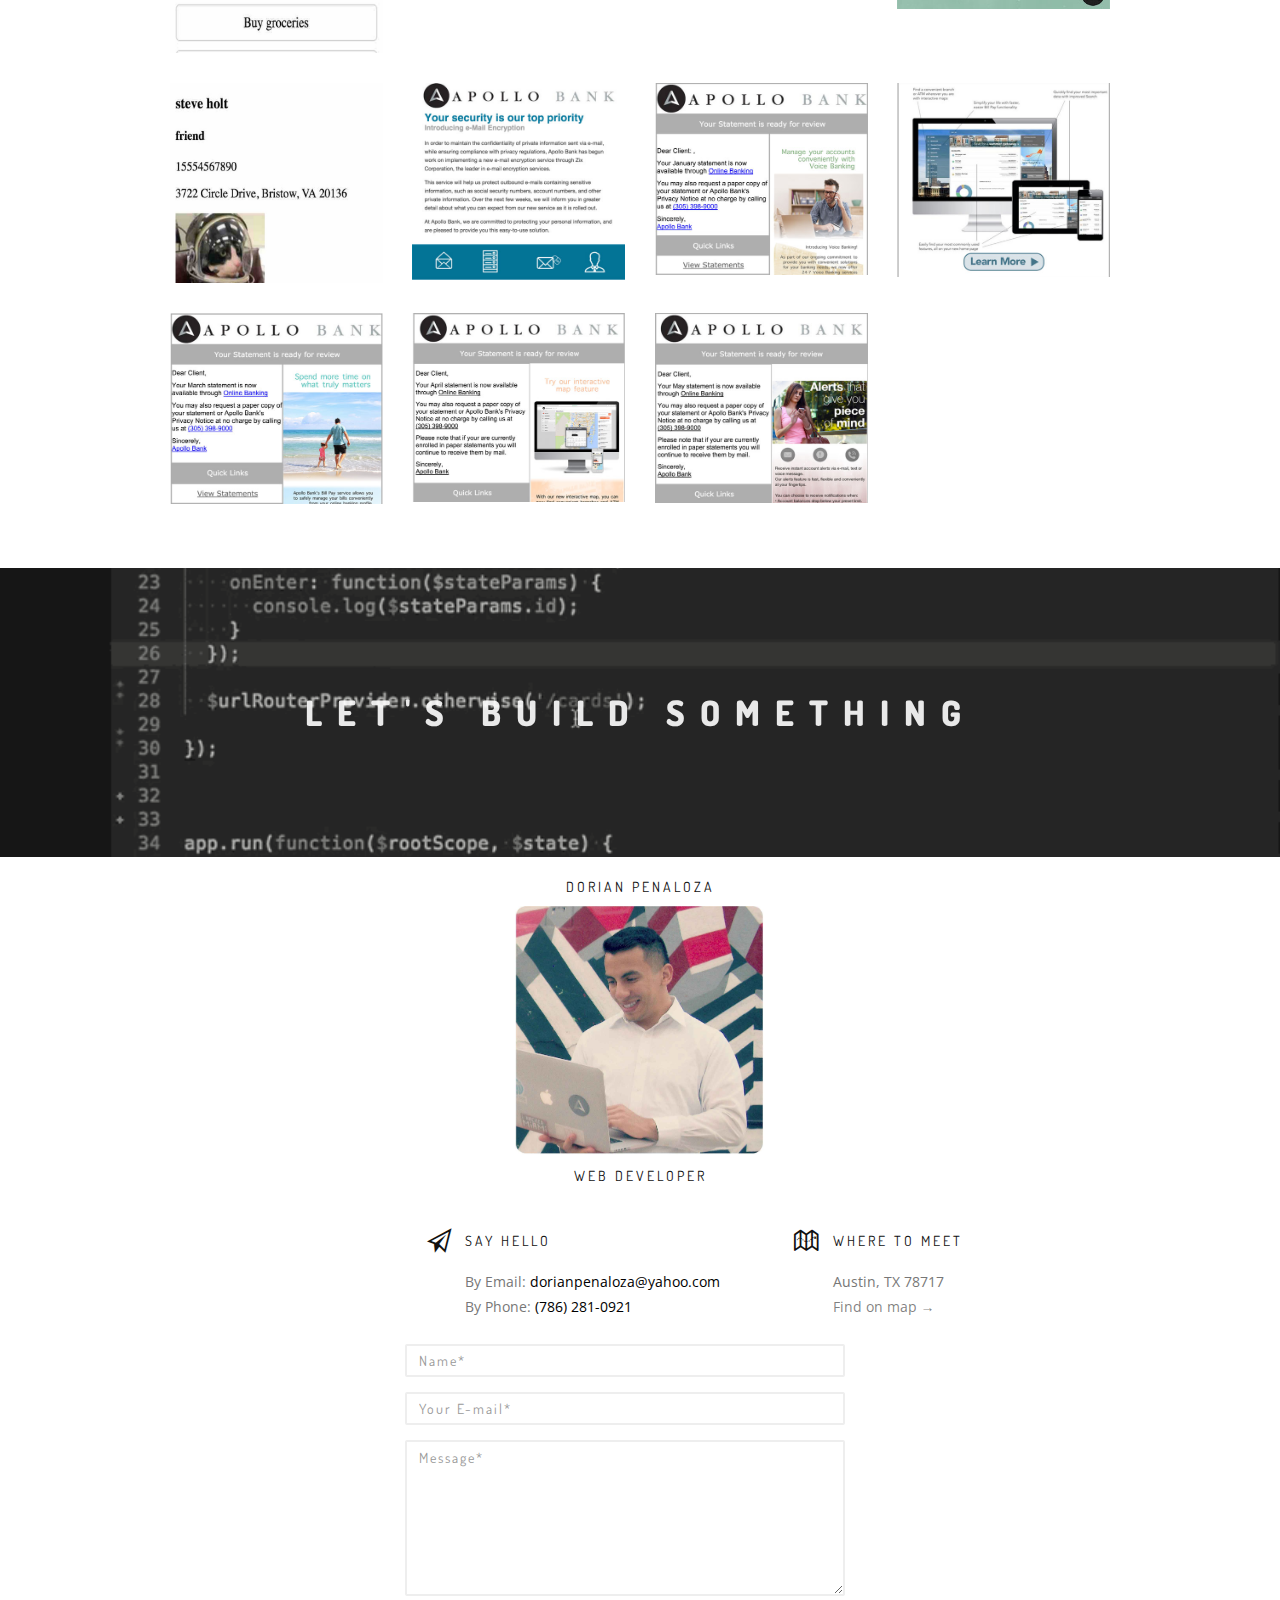
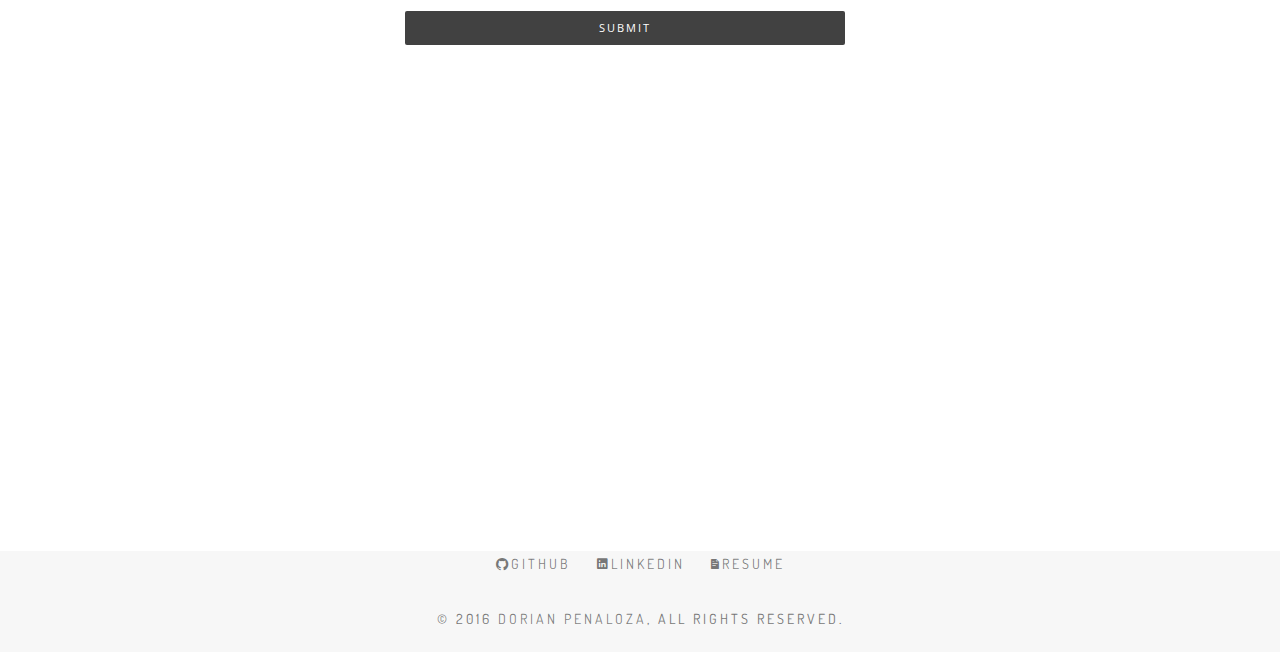
==== commit 761b6310: "updated resume href" ====
--- a/index.html
+++ b/index.html
@@ -779,9 +779,9 @@
 				<div class="row">
 					<div class="col-sm-12">
 						<ul class="social-text-links font-alt text-center m-b-20">
-							<li><i class="ion-social-github"></i><a href="https://github.com/dorianpenaloza">Github</a></li>
-							<li><i class="ion-social-linkedin"></i><a href="https://www.linkedin.com/pub/dorian-penaloza/7b/11a/a17">Linkedin</a></li>
-							<li><i class="ion-document-text"></i><a href="dorian.penaloza_resume.pdf">Resume</a></li>
+							<li><i class="ion-social-github"></i><a href="https://github.com/dorianpenaloza" target="_blank">Github</a></li>
+							<li><i class="ion-social-linkedin"></i><a href="https://www.linkedin.com/pub/dorian-penaloza/7b/11a/a17" target="_blank">Linkedin</a></li>
+							<li><i class="ion-document-text"></i><a href="dorian.penaloza_resume.pdf" target="_blank">Resume</a></li>
 							<p class="copyright text-center m-b-0">© 2016 <a href="#">Dorian Penaloza</a>, All Rights Reserved.</p>
 						</ul>
 					</div>
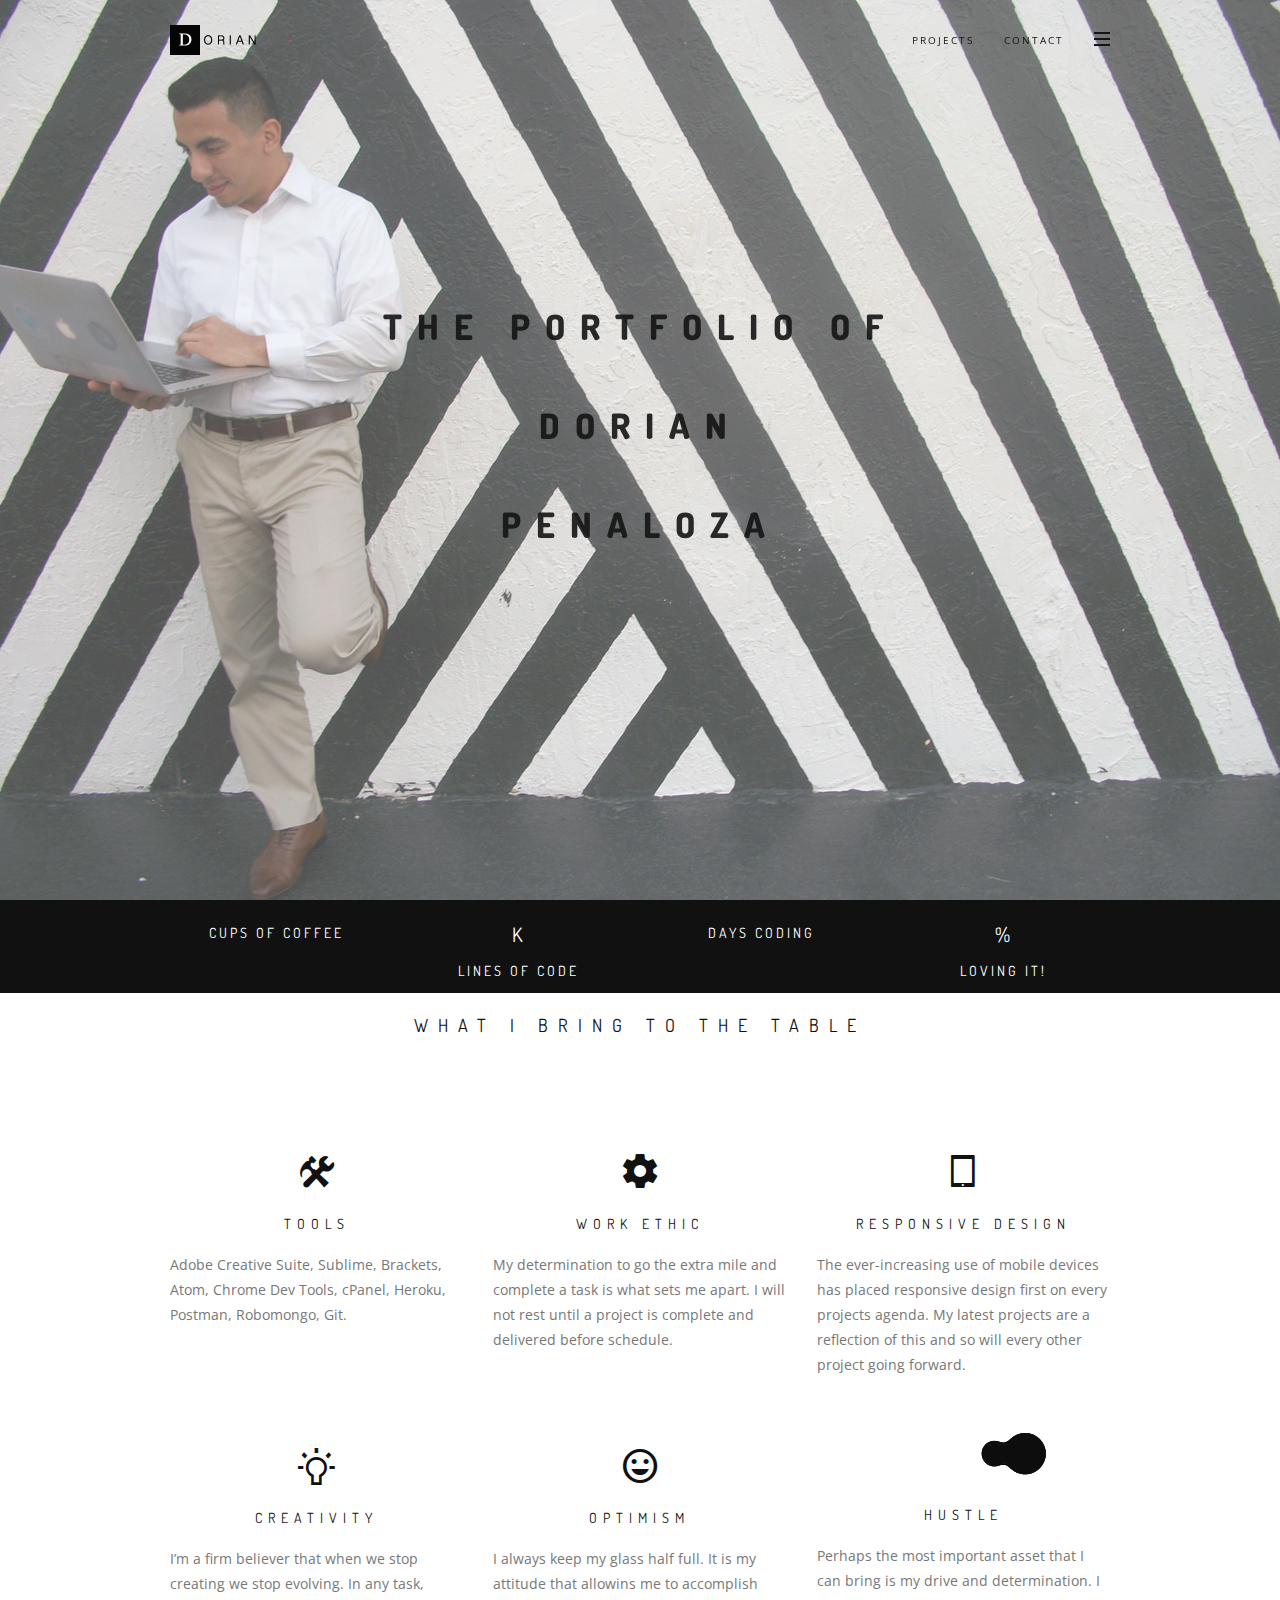
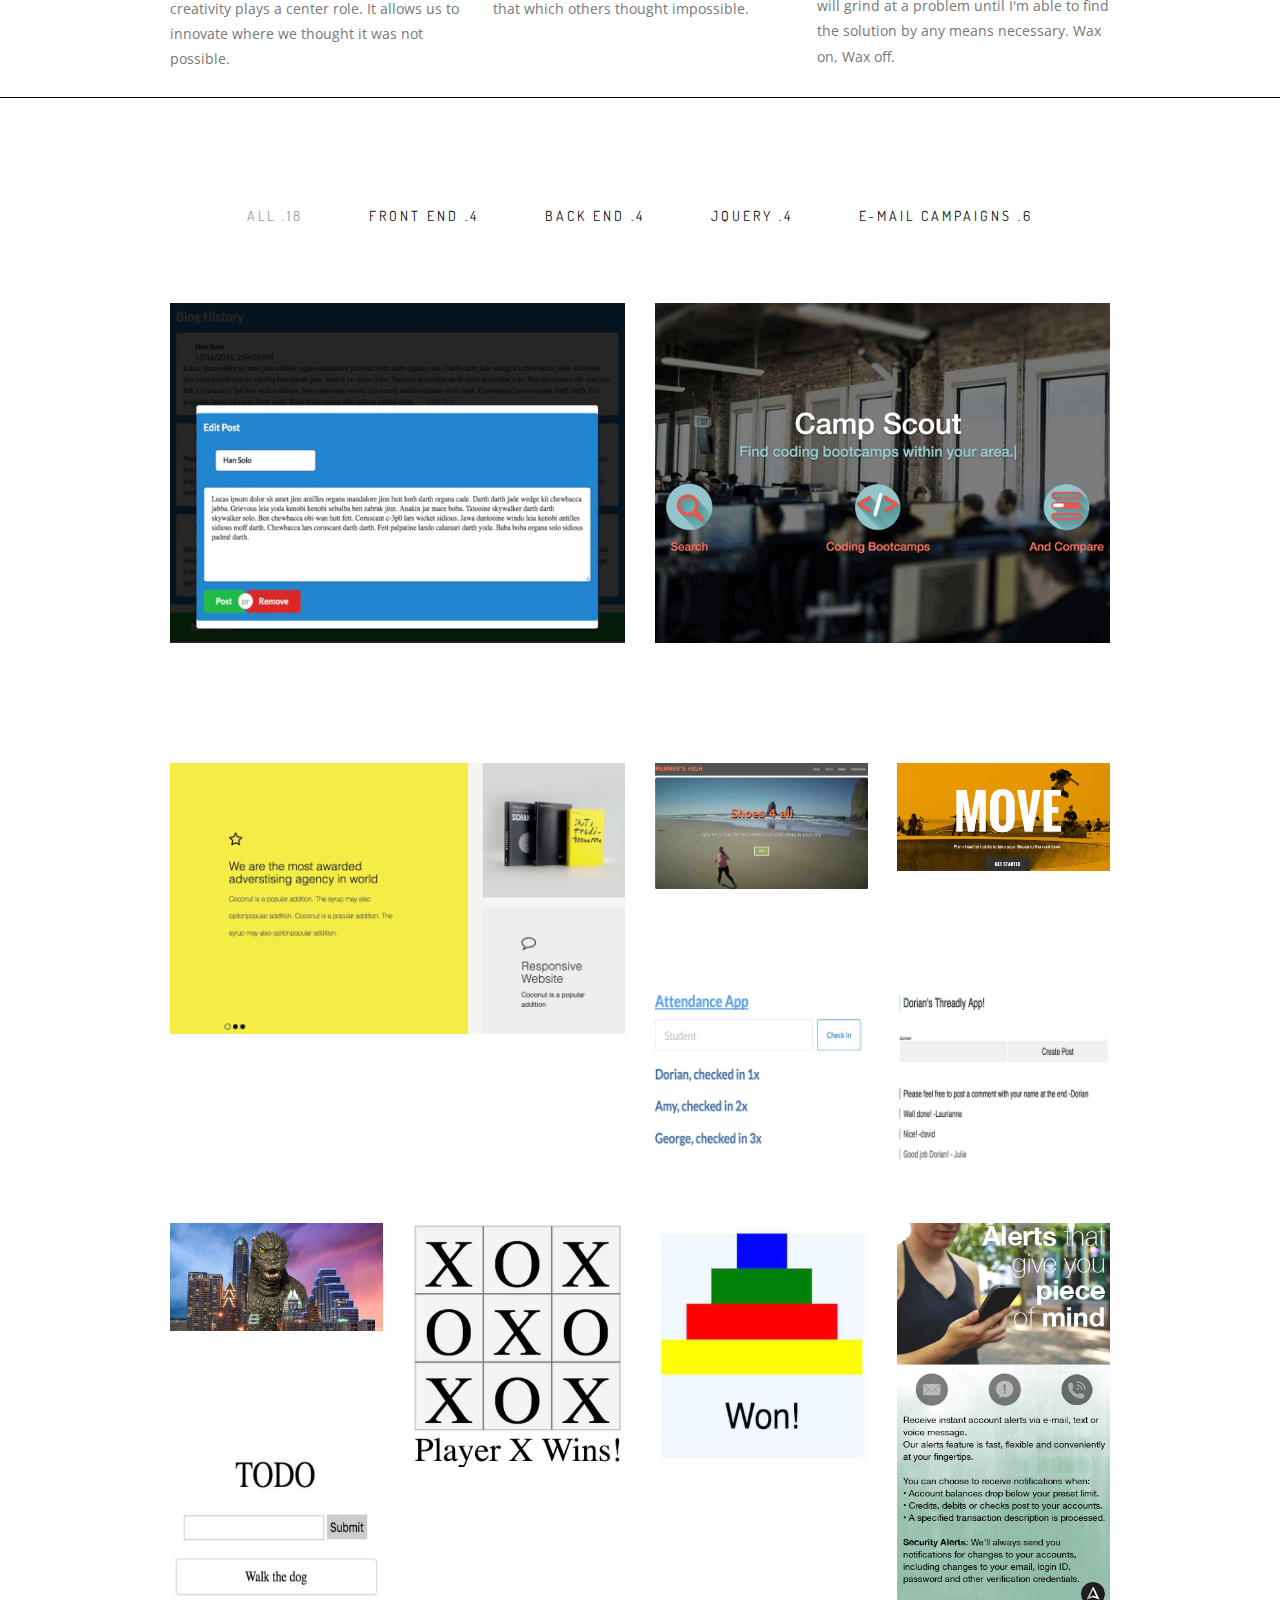
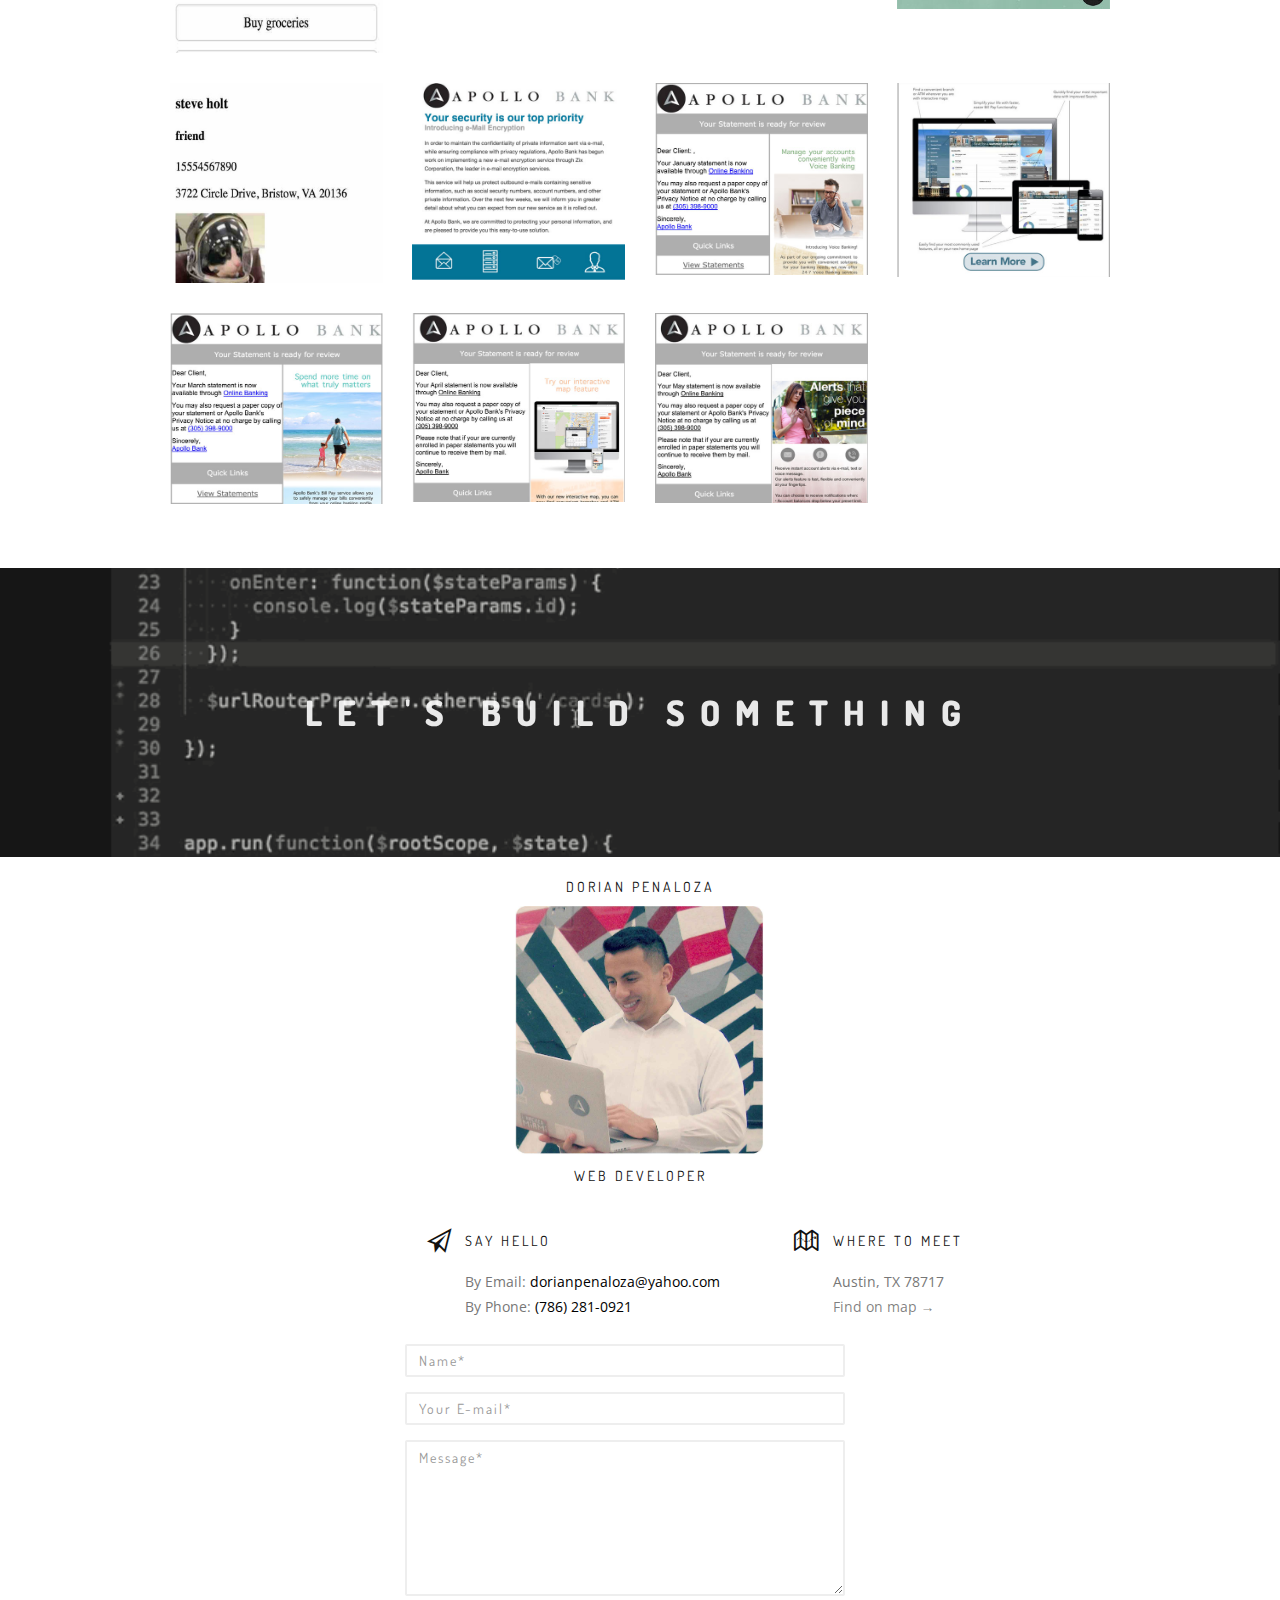
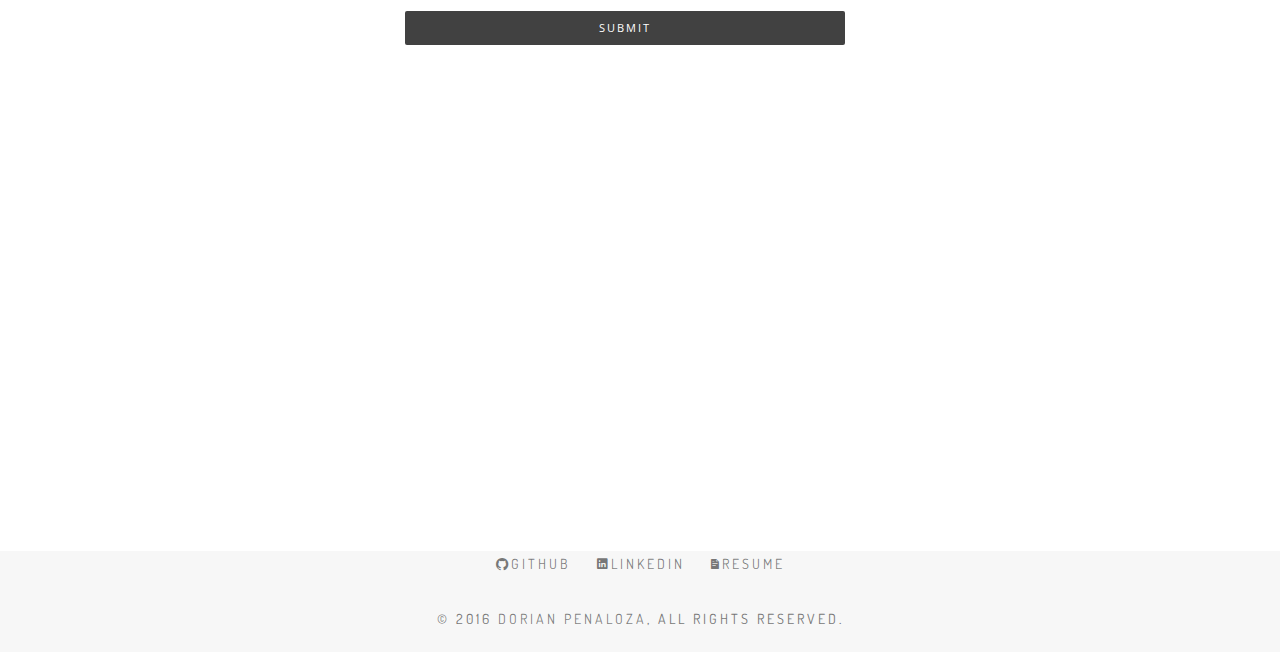
==== commit af0c17d1: "updated text" ====
--- a/index.html
+++ b/index.html
@@ -3,8 +3,7 @@
 <head>
 	<meta charset="UTF-8">
 	<meta name="viewport" content="width=device-width, initial-scale=1.0">
-	<meta name="description" content="">
-	<meta name="author" content="">
+	<meta name="author" content="Dorian Penaloza">
 
 	<title>Dorian Penaloza</title>
 
@@ -214,9 +213,9 @@
 							</div>
 							<h5 class="content-box-title font-alt">Tools</h5>
 							<div class="content-box-text">
-								Adobe CC, Sublime, Brackets, Atom <br>
-								Chrome Dev Tools, cPanel, Heroku <br>
-								Postman, Robomongo & Git
+								Adobe Creative Suite, Sublime, Brackets, Atom,
+								Chrome Dev Tools, cPanel, Heroku,
+								Postman, Robomongo, Git.
 							</div>
 						</div>
 					</div>
@@ -396,7 +395,7 @@
 		</section>
 
 		<!-- PORTFOLIO -->
-				<section id="portfolio" class="module">
+		<section id="portfolio" class="module">
 
 			<div class="container">
 
@@ -406,6 +405,7 @@
 
 					<div class="col-sm-12">
 						<ul id="filters" class="filters font-alt">
+							<!-- data-filter, HTML5 attribute -->
 							<li><a href="#" data-filter="*" class="current">All .18</a></li>
 							<li><a href="#" data-filter=".frontend" title="Click to filter">Front End .4</a></li>
 							<li><a href="#" data-filter=".backend" title="Click to filter">Back End .4</a></li>
@@ -808,7 +808,6 @@
 	<script src="assets/js/jqBootstrapValidation.js"></script>
 	<script src="assets/js/jquery.parallax-1.1.3.js"></script>
 	<script src="assets/js/smoothscroll.js"></script>
-	<!-- <script src="https://maps-api-ssl.google.com/maps/api/js?v=3"></script> -->
 	<script src="https://maps-api-ssl.google.com/maps/api/js?key=AIzaSyC4ow-AOMAYfZzW2f-w2A5UB8wJxl7rhe0"></script>
 	<script src="assets/js/gmaps.js"></script>
 	<script type="text/javascript" src="assets/js/TweenMax.min.js"></script>
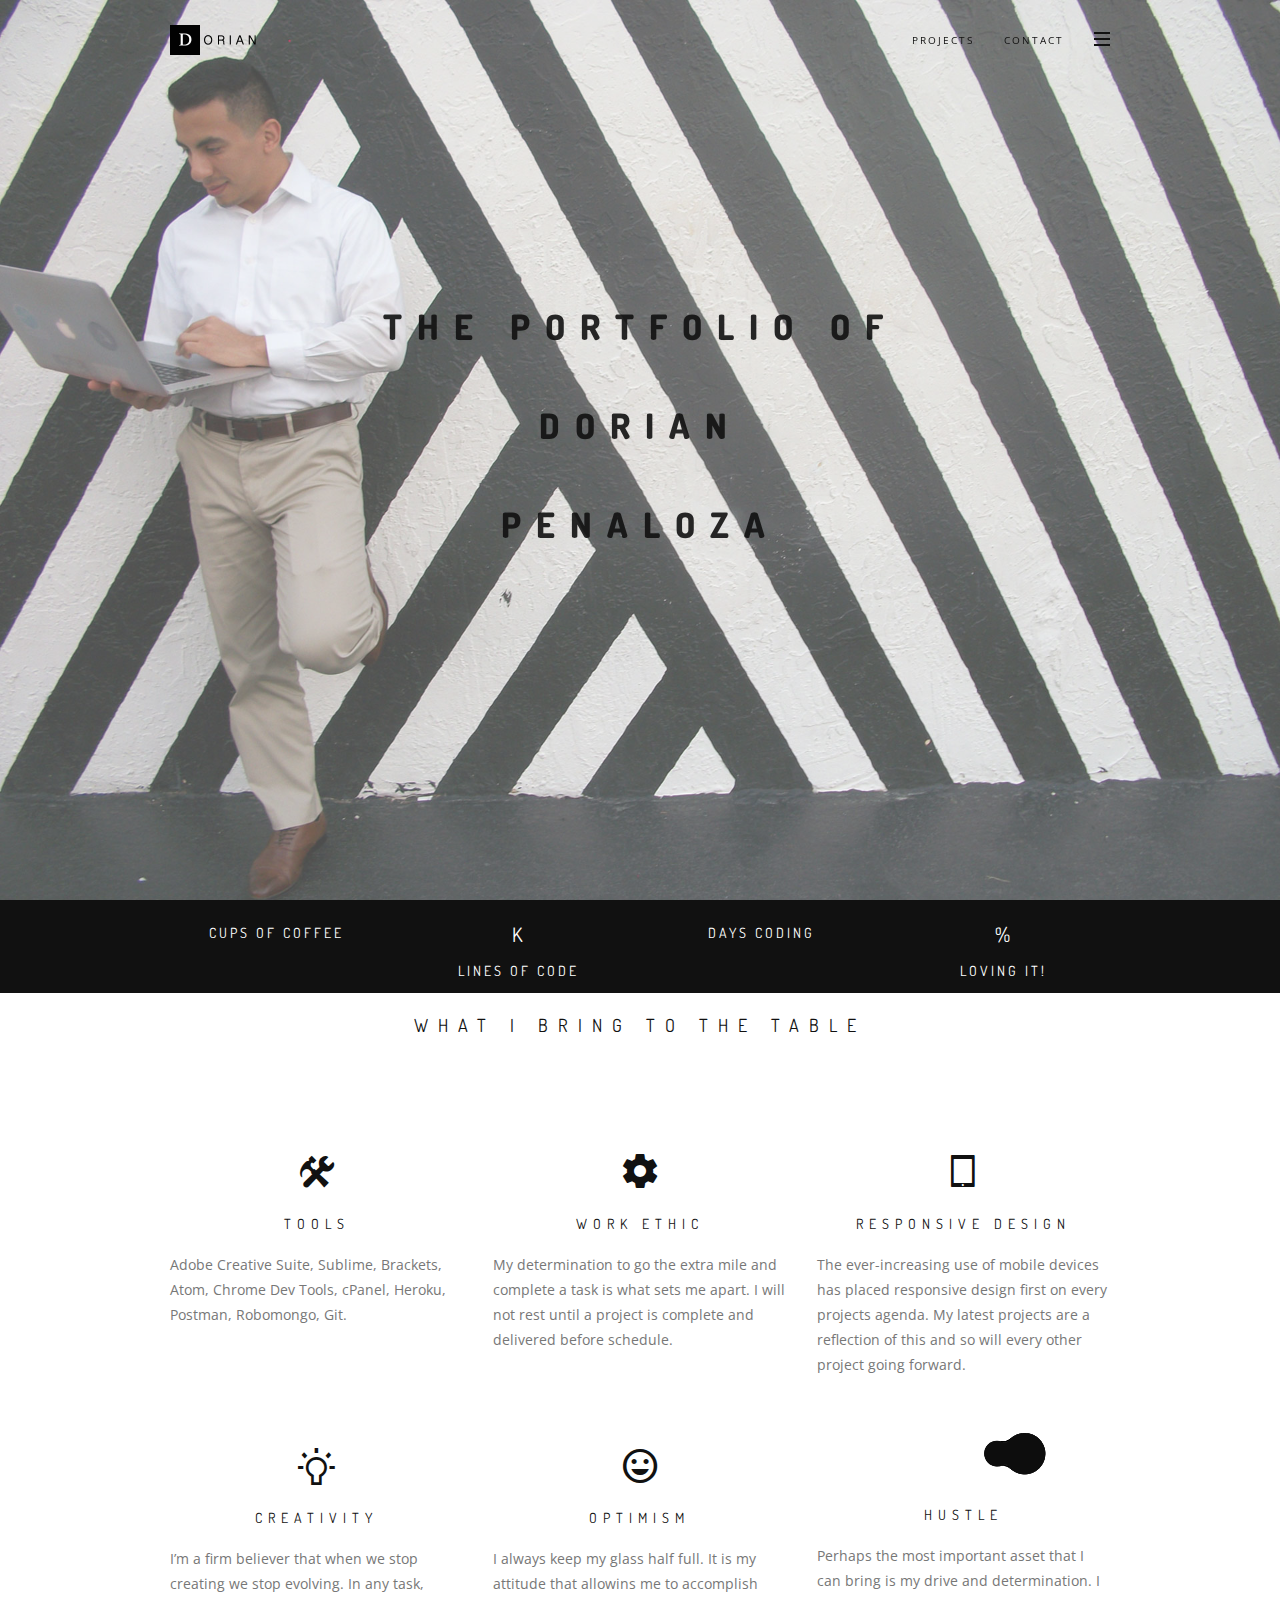
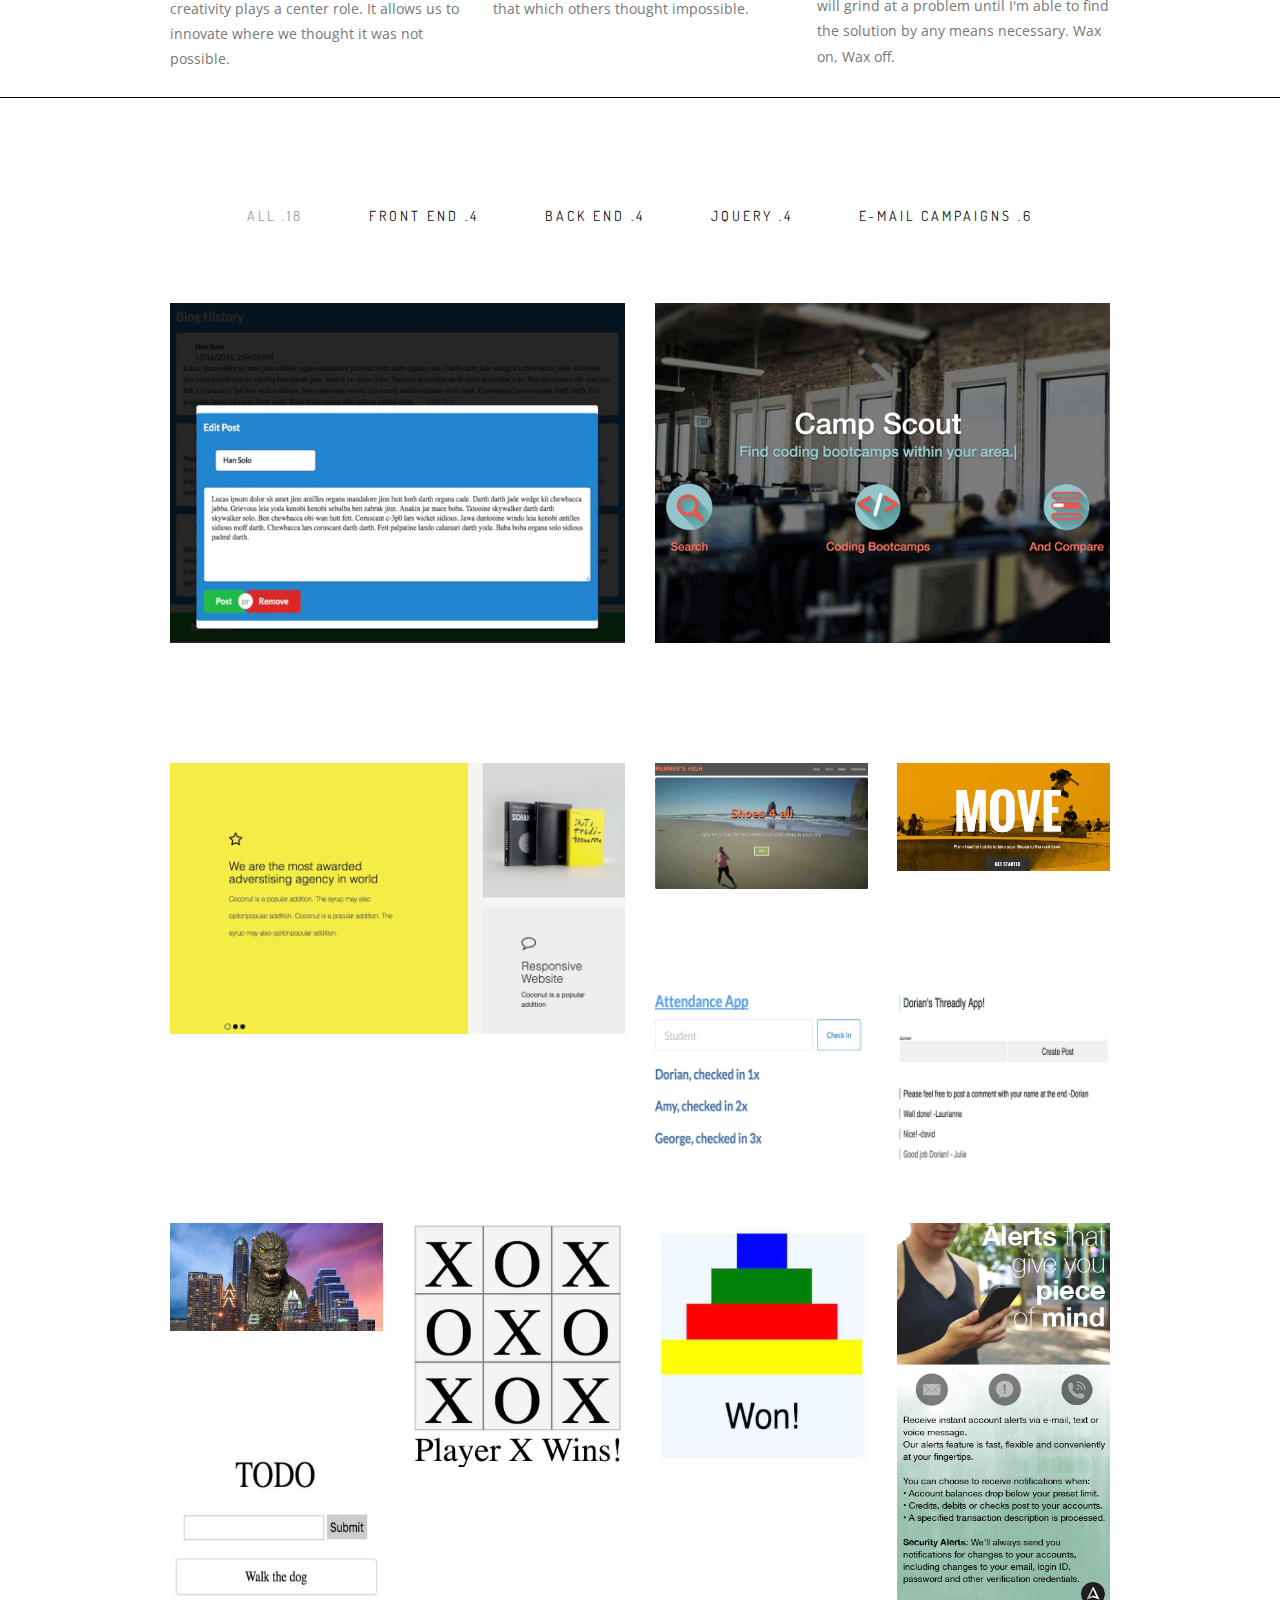
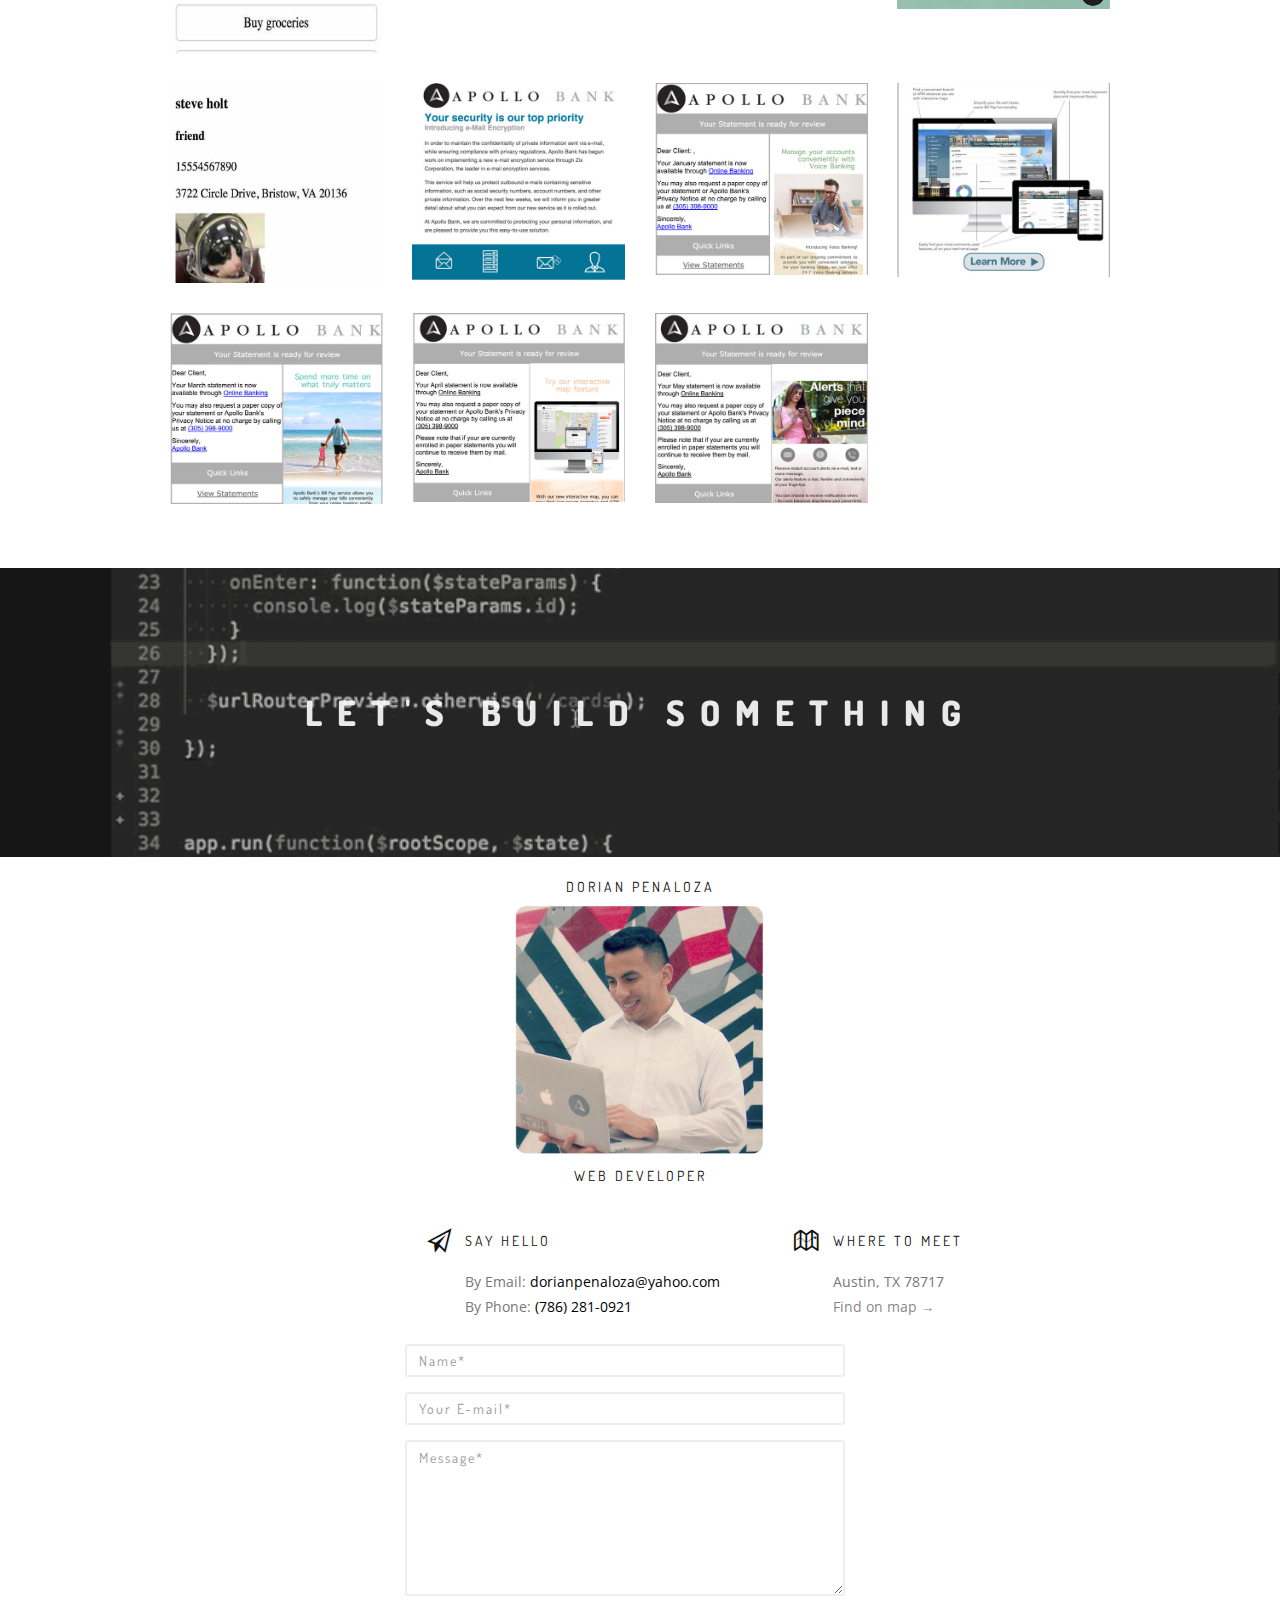
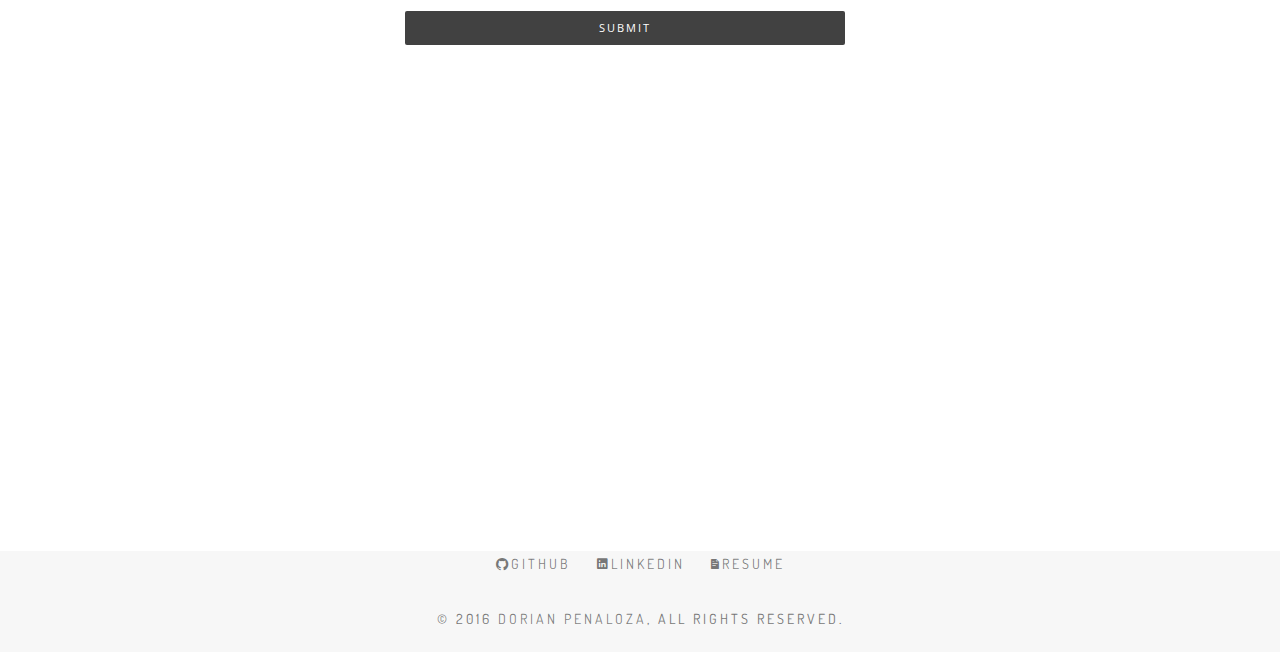
==== commit 15ddaeed: "updated meta tags" ====
--- a/index.html
+++ b/index.html
@@ -4,7 +4,12 @@
 	<meta charset="UTF-8">
 	<meta name="viewport" content="width=device-width, initial-scale=1.0">
 	<meta name="author" content="Dorian Penaloza">
-
+	<meta name="description" content="Dorian Penaloza Web Developer Portfolio">
+	<meta property="og:url" content="http://dorianpenaloza.com">
+	<meta property="og:type" content="article">
+	<meta property="og:title" content="Online Portfolio">
+	<meta property="og:description" content="Browse through my most recent web projects">
+	<meta property="og:image" content="http://dorianpenaloza.com/assets/images/contact.jpg">
 	<title>Dorian Penaloza</title>
 
 	<!-- Favicons -->
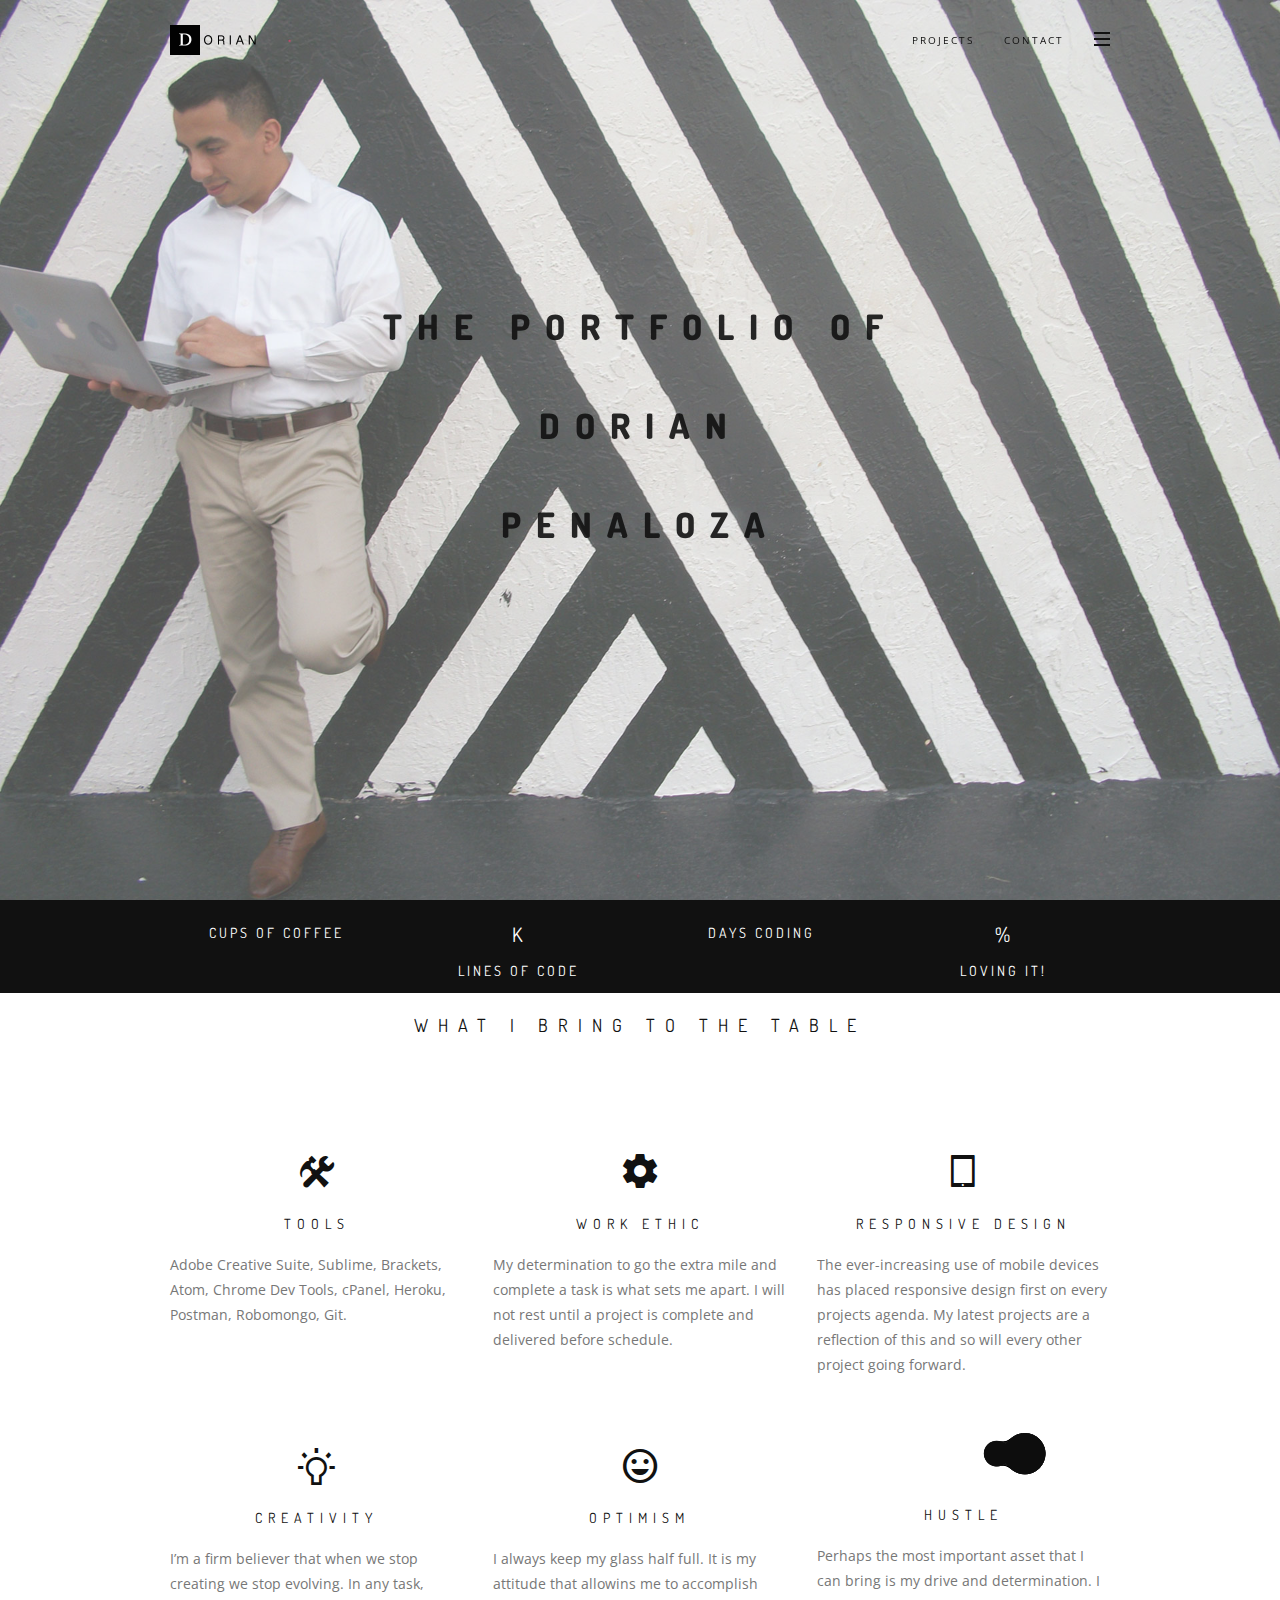
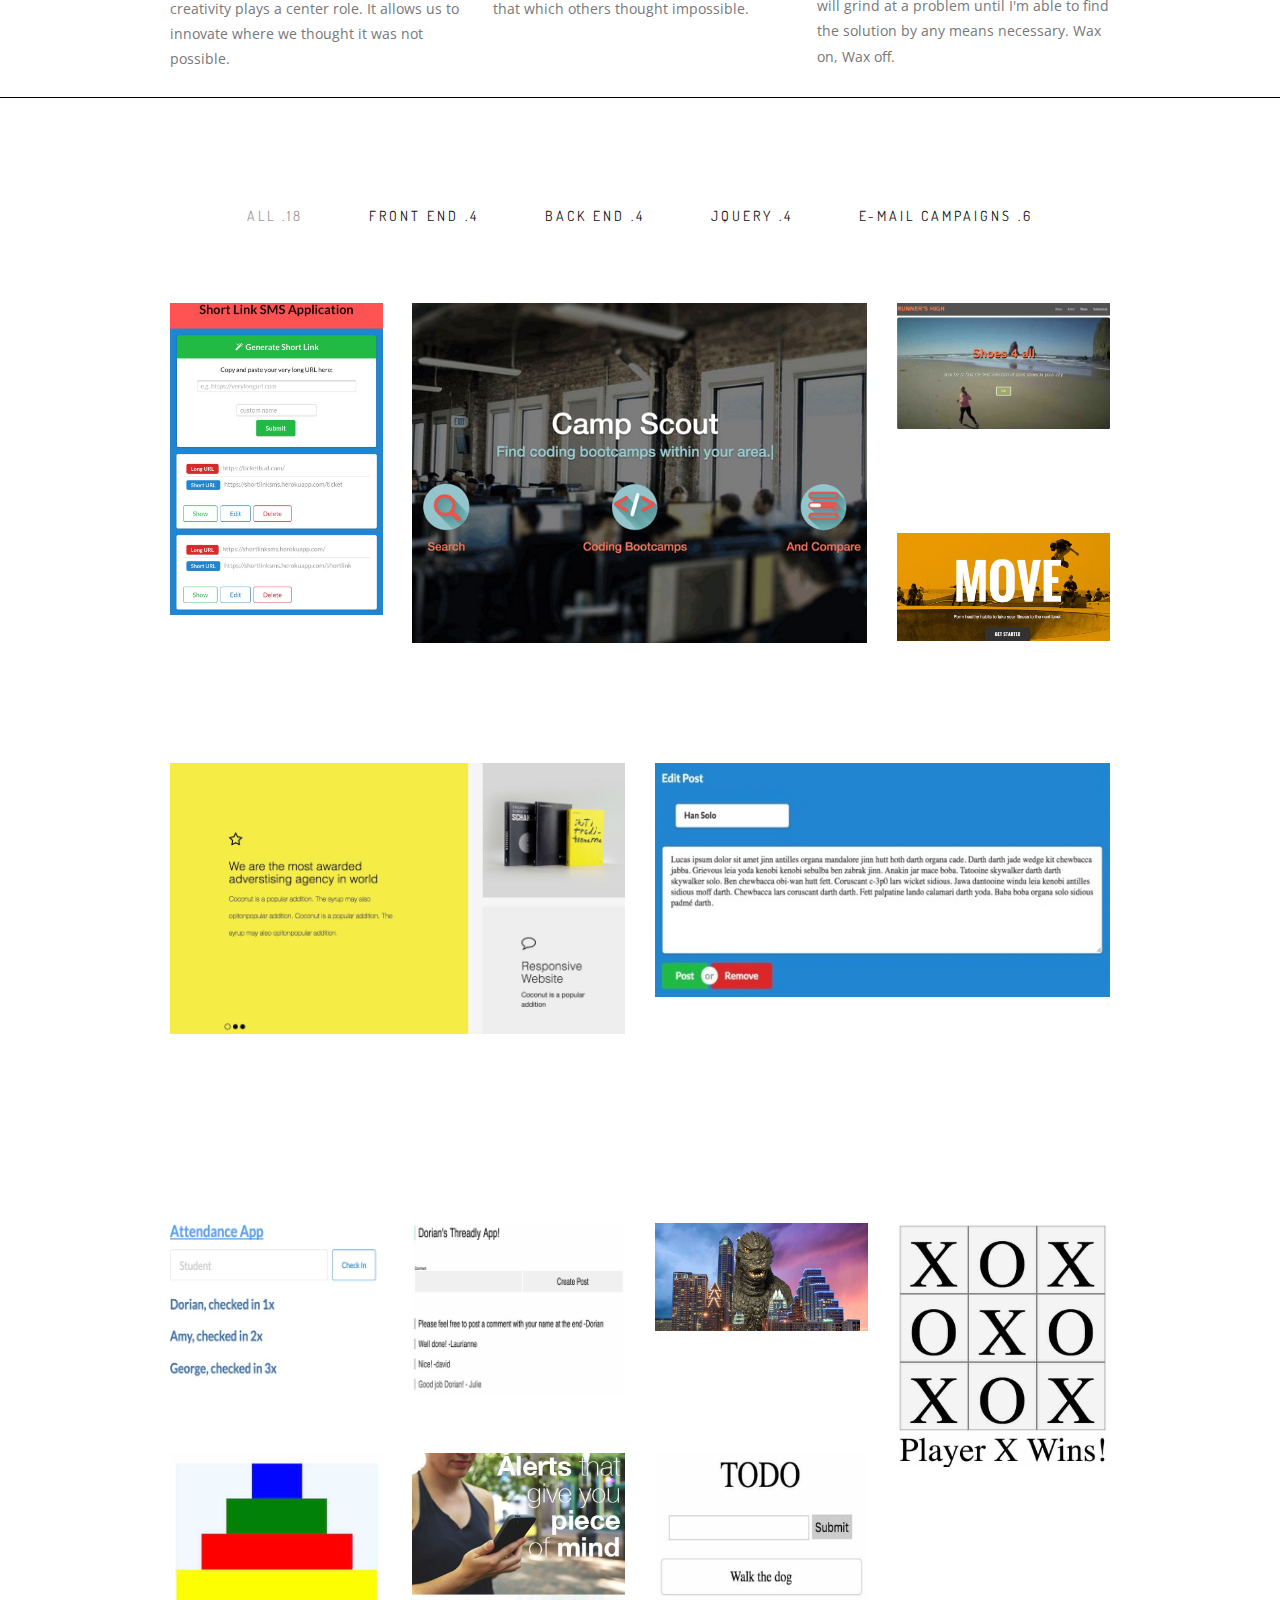
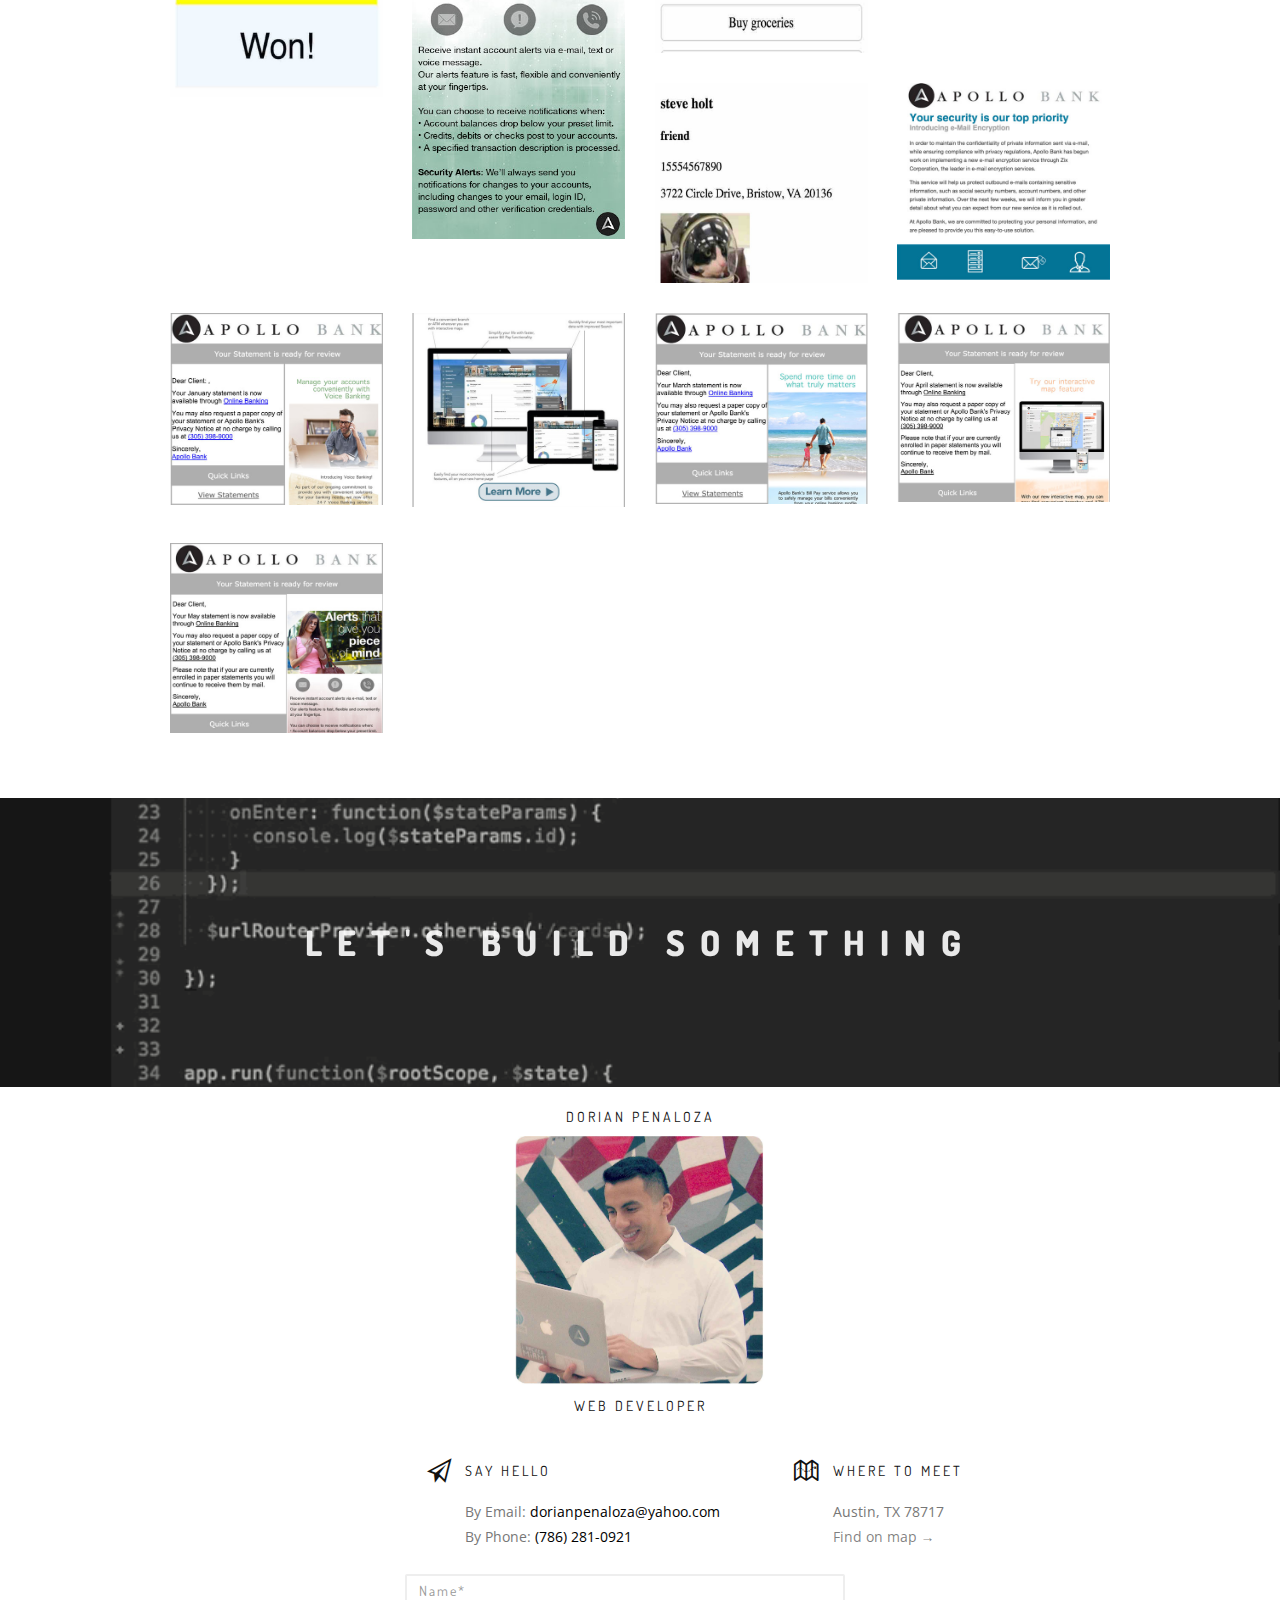
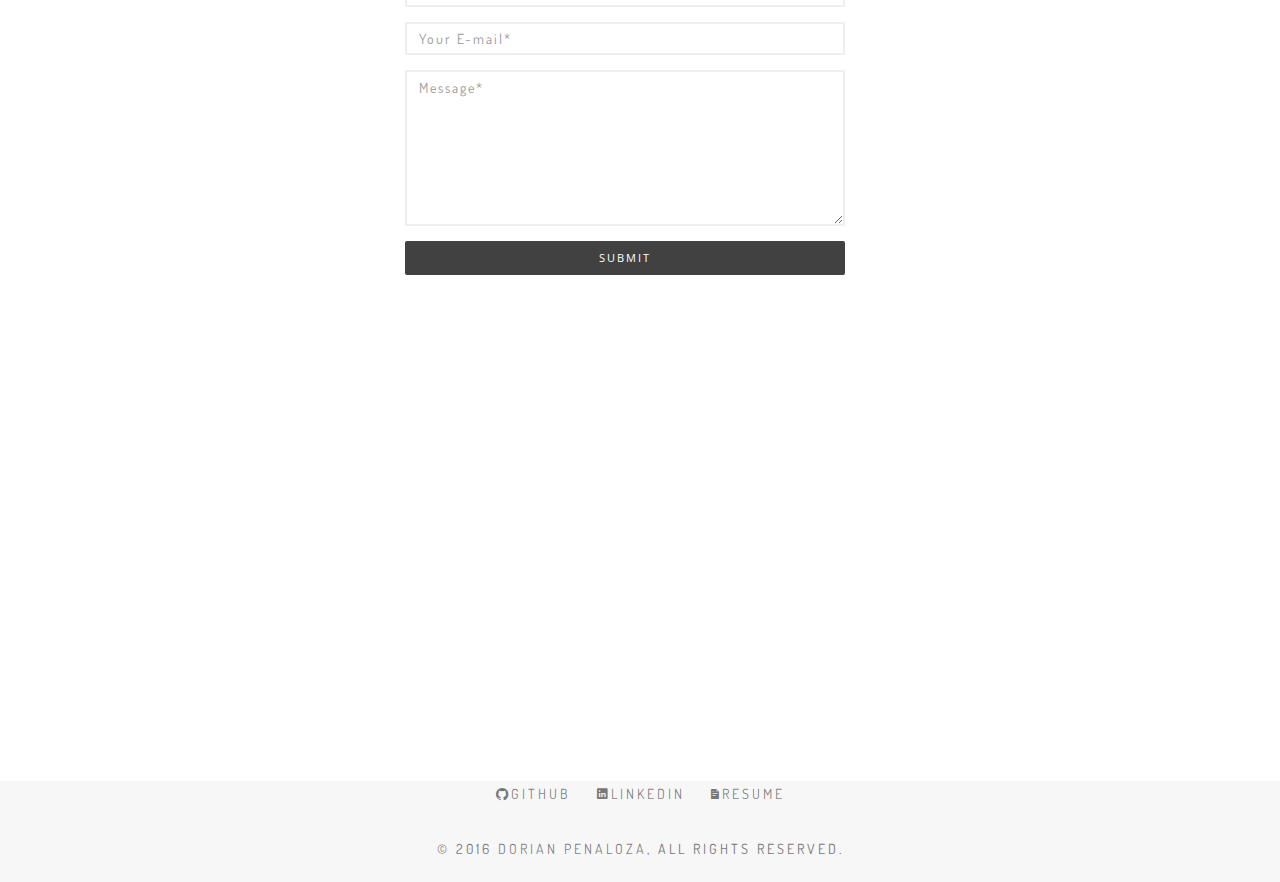
==== commit 4bc7ed86: "added shorlinksms app" ====
--- a/index.html
+++ b/index.html
@@ -431,6 +431,48 @@
 						<div class="grid-sizer"></div>
 
 						<!-- PORTFOLIO ITEM -->
+						<div class="work-item tall backend">
+							<a href="back_end.html">
+								<img src="assets/images/portfolio/shortlinksms.jpg" alt="">
+								<div class="work-caption font-alt">
+									<h3 class="work-title">Short Link SMS</h3>
+									<div class="work-descr">
+										Ruby on Rails
+									</div>
+								</div>
+							</a>
+						</div>
+						<!-- /PORTFOLIO ITEM -->
+
+						<!-- PORTFOLIO ITEM -->
+						<div class="work-item wide-tall backend">
+							<a href="back_end.html">
+								<img src="assets/images/portfolio/campscout.jpg" alt="">
+								<div class="work-caption font-alt">
+									<h3 class="work-title">CampScout</h3>
+									<div class="work-descr">
+										Ruby on Rails
+									</div>
+								</div>
+							</a>
+						</div>
+						<!-- /PORTFOLIO ITEM -->
+
+						<!-- PORTFOLIO ITEM -->
+						<div class="work-item wide-tall frontend">
+							<a href="front_end.html">
+								<img src="assets/images/portfolio/responsiveproject.jpg" alt="">
+								<div class="work-caption font-alt">
+									<h3 class="work-title">Responsive Design</h3>
+									<div class="work-descr">
+										HTML, CSS, Bootstrap
+									</div>
+								</div>
+							</a>
+						</div>
+						<!-- /PORTFOLIO ITEM -->
+
+						<!-- PORTFOLIO ITEM -->
 						<div class="work-item wide-tall backend">
 							<a href="back_end">
 								<img src="assets/images/portfolio/crud.jpg" alt="">
@@ -438,34 +480,6 @@
 									<h3 class="work-title">CRUD Blog</h3>
 									<div class="work-descr">
 										Express.js & MongoDB
-									</div>
-								</div>
-							</a>
-						</div>
-						<!-- /PORTFOLIO ITEM -->
-
-						<!-- PORTFOLIO ITEM -->
-						<div class="work-item wide-tall backend">
-							<a href="back_end.html">
-								<img src="assets/images/portfolio/campscout.jpg" alt="">
-								<div class="work-caption font-alt">
-									<h3 class="work-title">CampScout</h3>
-									<div class="work-descr">
-										Ruby on Rails
-									</div>
-								</div>
-							</a>
-						</div>
-						<!-- /PORTFOLIO ITEM -->
-
-						<!-- PORTFOLIO ITEM -->
-						<div class="work-item wide-tall frontend">
-							<a href="front_end.html">
-								<img src="assets/images/portfolio/responsiveproject.jpg" alt="">
-								<div class="work-caption font-alt">
-									<h3 class="work-title">Responsive Design</h3>
-									<div class="work-descr">
-										HTML, CSS, Bootstrap
 									</div>
 								</div>
 							</a>
